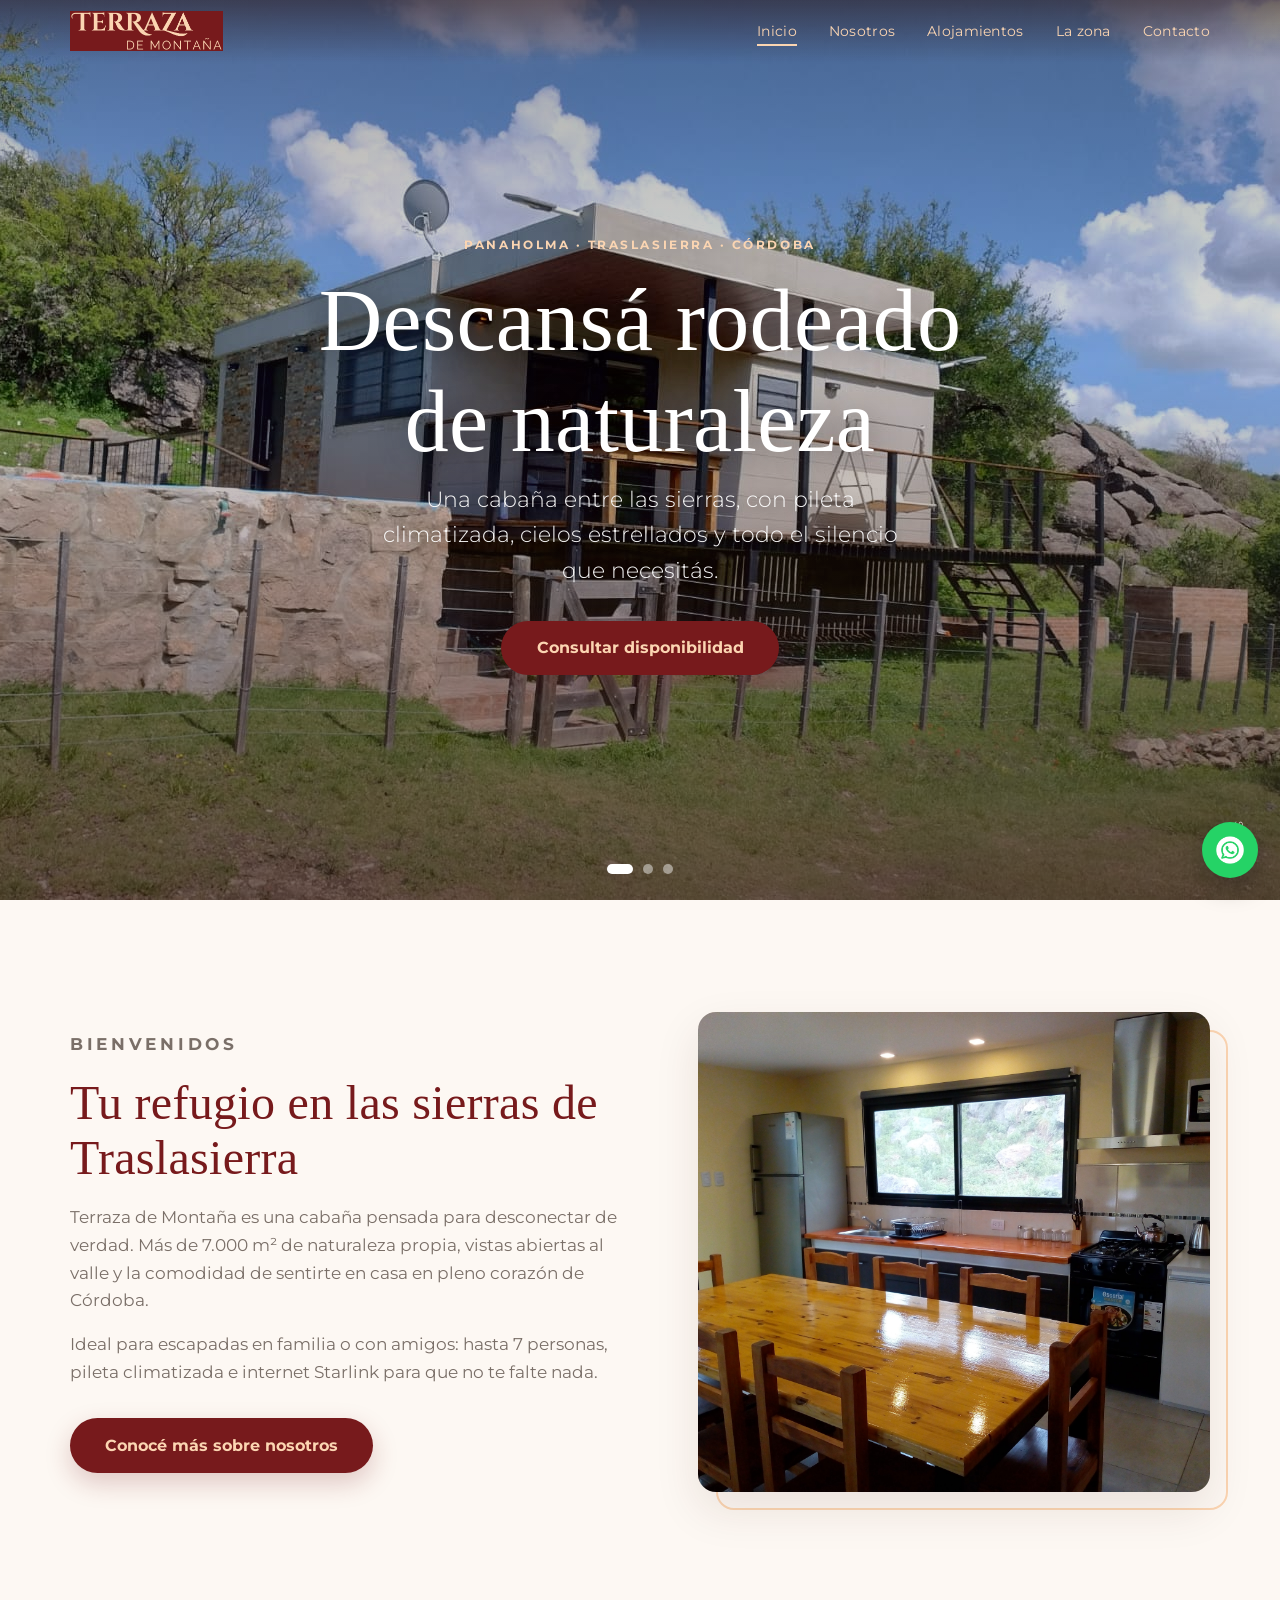
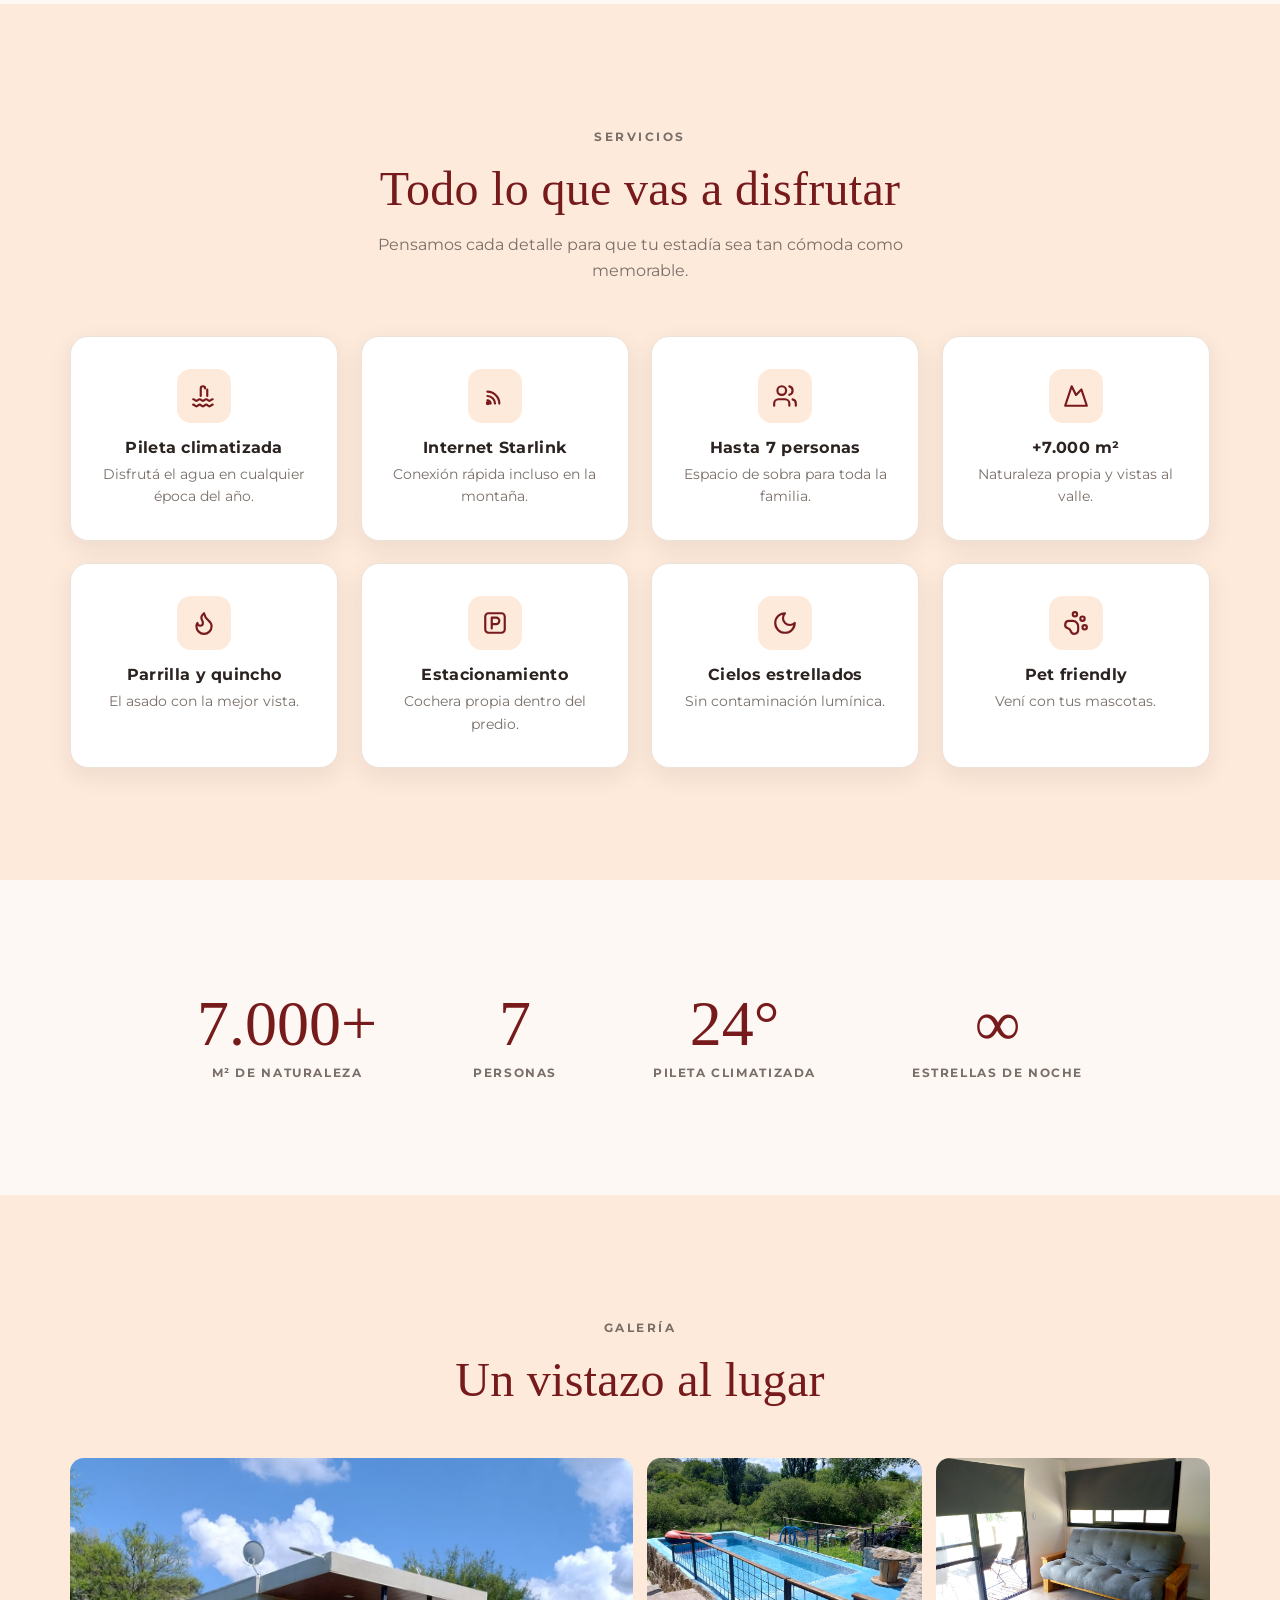
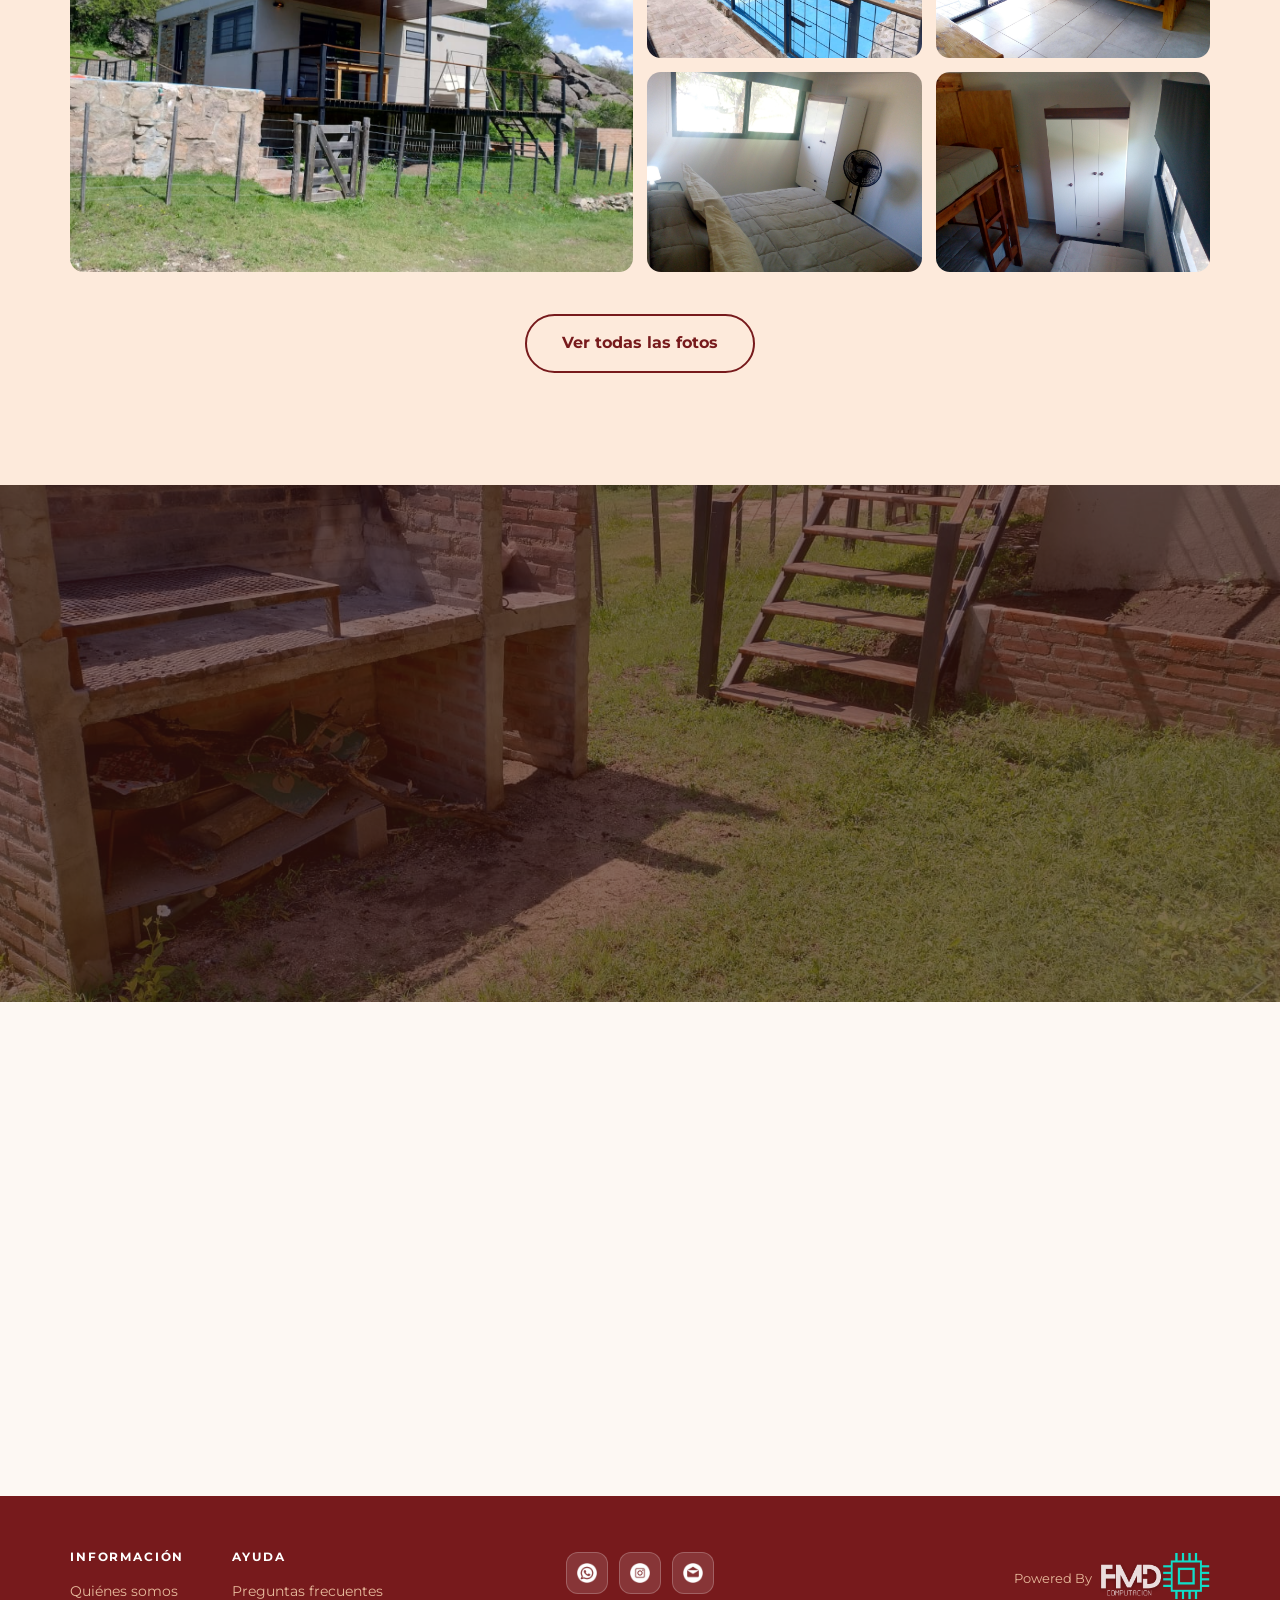
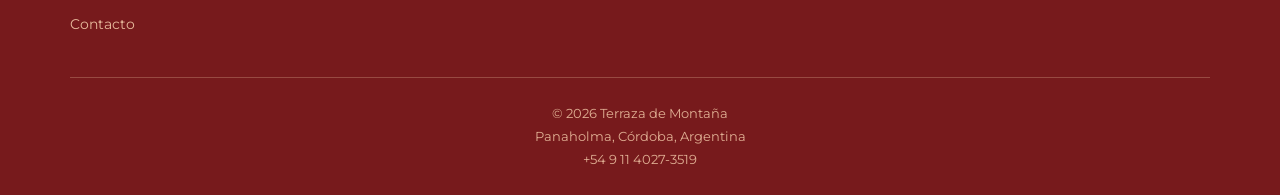
==== index.html @ 63a812d3 "refactor" ====
<!DOCTYPE html>
<html lang="es">
<head>
    <meta charset="UTF-8">
    <meta name="viewport" content="width=device-width, initial-scale=1.0">
    <title>Terraza de montaña</title>
    <meta name="description" content="Alquilá una cabaña en las sierras de Panaholma, Valle de Traslasierra, Córdoba. Hasta 7 personas, pileta climatizada, Starlink y más de 7.000 m² de naturaleza.">
    <link rel="stylesheet" href="css/global.css">
    <link rel="stylesheet" href="css/index.css">
    <script type="application/ld+json">
    {
      "@context": "https://schema.org",
      "@type": "LodgingBusiness",
      "name": "Terraza de Montaña",
      "description": "Cabaña de alquiler en Panaholma, Valle de Traslasierra, Córdoba, Argentina.",
      "telephone": "+5491140273519",
      "email": "terrazademontana@gmail.com",
      "address": {
        "@type": "PostalAddress",
        "streetAddress": "Los Morteritos",
        "addressLocality": "Panaholma",
        "addressRegion": "Córdoba",
        "addressCountry": "AR"
      },
      "geo": {
        "@type": "GeoCoordinates",
        "latitude": -31.5960346,
        "longitude": -65.0493451
      },
      "sameAs": [
        "https://instagram.com/terrazademontana"
      ]
    }
    </script>
</head>
<body>
    <nav class="navbar navbar--transparent">
        <div class="container">
            <a href="index.html" class="logo"><img src="assets/images/logos/name.png" alt="Terraza de Montaña Logo"></a>
            <button class="menu-toggle" aria-label="Toggle navigation" aria-expanded="false">
                <span class="hamburger"></span>
            </button>
            <ul class="nav-links">
                <li><a href="index.html">Inicio</a></li>
                <li><a href="nosotros.html">Nosotros</a></li>
                <li><a href="alojamientos.html">Alojamientos</a></li>
                <li><a href="lugares.html">La zona</a></li>
                <li><a href="contacto.html">Contacto</a></li>
            </ul>
        </div>
    </nav>

    <div class="content-wrap home">

        <!-- HERO -->
        <header class="hero">
            <div class="hero-slide active" style="background-image:url('assets/images/house-1/1.jpeg')"></div>
            <div class="hero-slide" style="background-image:url('assets/images/house-1/3.jpeg')"></div>
            <div class="hero-slide" style="background-image:url('assets/images/house-1/14.jpeg')"></div>
            <div class="hero-content">
                <p class="eyebrow">Panaholma · Traslasierra · Córdoba</p>
                <h1>Descansá rodeado<br>de naturaleza</h1>
                <p class="lead">Una cabaña entre las sierras, con pileta climatizada, cielos estrellados y todo el silencio que necesitás.</p>
                <a href="alojamientos.html" class="btn">Consultar disponibilidad</a>
            </div>
            <div class="hero-dots"></div>
            <span class="scroll-hint">Scroll</span>
        </header>

        <!-- INTRO -->
        <section class="home-section">
            <div class="container intro reveal">
                <div class="intro-text">
                    <p class="eyebrow">Bienvenidos</p>
                    <h2>Tu refugio en las sierras de Traslasierra</h2>
                    <p>Terraza de Montaña es una cabaña pensada para desconectar de verdad. Más de 7.000 m² de naturaleza propia, vistas abiertas al valle y la comodidad de sentirte en casa en pleno corazón de Córdoba.</p>
                    <p>Ideal para escapadas en familia o con amigos: hasta 7 personas, pileta climatizada e internet Starlink para que no te falte nada.</p>
                    <a href="nosotros.html" class="btn" style="margin-top:1rem;">Conocé más sobre nosotros</a>
                </div>
                <div class="intro-media">
                    <img src="assets/images/house-1/5.jpg" alt="Interior de la cabaña" loading="lazy">
                </div>
            </div>
        </section>

        <!-- AMENITIES -->
        <section class="home-section amenities">
            <div class="container">
                <div class="section-head reveal">
                    <p class="eyebrow">Servicios</p>
                    <h2>Todo lo que vas a disfrutar</h2>
                    <p>Pensamos cada detalle para que tu estadía sea tan cómoda como memorable.</p>
                </div>
                <div class="amenities-grid reveal">
                    <div class="amenity">
                        <span class="ic"><svg viewBox="0 0 24 24" fill="none" stroke="currentColor" stroke-width="2" stroke-linecap="round" stroke-linejoin="round"><path d="M2 15c1.5 0 1.5 1.5 3 1.5s1.5-1.5 3-1.5 1.5 1.5 3 1.5 1.5-1.5 3-1.5 1.5 1.5 3 1.5 1.5-1.5 3-1.5"/><path d="M2 20c1.5 0 1.5 1.5 3 1.5s1.5-1.5 3-1.5 1.5 1.5 3 1.5 1.5-1.5 3-1.5 1.5 1.5 3 1.5 1.5-1.5 3-1.5"/><path d="M9 12V5a2 2 0 0 1 4 0M15 12V6"/></svg></span>
                        <h3>Pileta climatizada</h3><p>Disfrutá el agua en cualquier época del año.</p>
                    </div>
                    <div class="amenity">
                        <span class="ic"><svg viewBox="0 0 24 24" fill="none" stroke="currentColor" stroke-width="2" stroke-linecap="round" stroke-linejoin="round"><path d="M5 12a7 7 0 0 1 7 7"/><path d="M5 16a3 3 0 0 1 3 3"/><path d="M5 8a11 11 0 0 1 11 11"/><circle cx="5.5" cy="18.5" r="1"/></svg></span>
                        <h3>Internet Starlink</h3><p>Conexión rápida incluso en la montaña.</p>
                    </div>
                    <div class="amenity">
                        <span class="ic"><svg viewBox="0 0 24 24" fill="none" stroke="currentColor" stroke-width="2" stroke-linecap="round" stroke-linejoin="round"><path d="M16 21v-2a4 4 0 0 0-4-4H6a4 4 0 0 0-4 4v2"/><circle cx="9" cy="7" r="4"/><path d="M22 21v-2a4 4 0 0 0-3-3.87M16 3.13a4 4 0 0 1 0 7.75"/></svg></span>
                        <h3>Hasta 7 personas</h3><p>Espacio de sobra para toda la familia.</p>
                    </div>
                    <div class="amenity">
                        <span class="ic"><svg viewBox="0 0 24 24" fill="none" stroke="currentColor" stroke-width="2" stroke-linecap="round" stroke-linejoin="round"><path d="m8 3 4 8 5-5 5 15H2L8 3z"/></svg></span>
                        <h3>+7.000 m²</h3><p>Naturaleza propia y vistas al valle.</p>
                    </div>
                    <div class="amenity">
                        <span class="ic"><svg viewBox="0 0 24 24" fill="none" stroke="currentColor" stroke-width="2" stroke-linecap="round" stroke-linejoin="round"><path d="M8.5 14.5A2.5 2.5 0 0 0 11 12c0-1.38-.5-2-1-3-1.072-2.143-.224-4.054 2-6 .5 2.5 2 4.9 4 6.5 2 1.6 3 3.5 3 5.5a7 7 0 1 1-14 0c0-1.153.433-2.294 1-3a2.5 2.5 0 0 0 2.5 2.5z"/></svg></span>
                        <h3>Parrilla y quincho</h3><p>El asado con la mejor vista.</p>
                    </div>
                    <div class="amenity">
                        <span class="ic"><svg viewBox="0 0 24 24" fill="none" stroke="currentColor" stroke-width="2" stroke-linecap="round" stroke-linejoin="round"><rect x="3" y="3" width="18" height="18" rx="3"/><path d="M9 17V7h4a3 3 0 0 1 0 6H9"/></svg></span>
                        <h3>Estacionamiento</h3><p>Cochera propia dentro del predio.</p>
                    </div>
                    <div class="amenity">
                        <span class="ic"><svg viewBox="0 0 24 24" fill="none" stroke="currentColor" stroke-width="2" stroke-linecap="round" stroke-linejoin="round"><path d="M12 3a6 6 0 0 0 9 9 9 9 0 1 1-9-9z"/></svg></span>
                        <h3>Cielos estrellados</h3><p>Sin contaminación lumínica.</p>
                    </div>
                    <div class="amenity">
                        <span class="ic"><svg viewBox="0 0 24 24" fill="none" stroke="currentColor" stroke-width="2" stroke-linecap="round" stroke-linejoin="round"><circle cx="11" cy="4" r="2"/><circle cx="18" cy="8" r="2"/><circle cx="20" cy="16" r="2"/><path d="M9 10a5 5 0 0 1 5 5v3.5a3.5 3.5 0 0 1-6.84 1.045Q6.52 17.48 4.46 16.84A3.5 3.5 0 0 1 5.5 10z"/></svg></span>
                        <h3>Pet friendly</h3><p>Vení con tus mascotas.</p>
                    </div>
                </div>
            </div>
        </section>

        <!-- STATS -->
        <section class="home-section">
            <div class="container stats reveal">
                <div class="stat"><div class="num">7.000+</div><div class="lbl">m² de naturaleza</div></div>
                <div class="stat"><div class="num">7</div><div class="lbl">personas</div></div>
                <div class="stat"><div class="num">24°</div><div class="lbl">pileta climatizada</div></div>
                <div class="stat"><div class="num">∞</div><div class="lbl">estrellas de noche</div></div>
            </div>
        </section>

        <!-- GALLERY -->
        <section class="home-section gallery">
            <div class="container">
                <div class="section-head reveal">
                    <p class="eyebrow">Galería</p>
                    <h2>Un vistazo al lugar</h2>
                </div>
                <div class="gallery-grid reveal">
                    <a class="big" href="alojamientos.html"><img src="assets/images/house-1/1.jpeg" alt="Cabaña" loading="lazy"></a>
                    <a href="alojamientos.html"><img src="assets/images/house-1/3.jpeg" alt="Pileta" loading="lazy"></a>
                    <a href="alojamientos.html"><img src="assets/images/house-1/6.jpg" alt="Interior" loading="lazy"></a>
                    <a href="alojamientos.html"><img src="assets/images/house-1/9.jpg" alt="Entorno" loading="lazy"></a>
                    <a href="alojamientos.html"><img src="assets/images/house-1/11.jpg" alt="Vista" loading="lazy"></a>
                </div>
                <div class="gallery-cta">
                    <a href="alojamientos.html" class="btn btn-outline">Ver todas las fotos</a>
                </div>
            </div>
        </section>

        <!-- ZONE -->
        <section class="zone">
            <div class="zone-bg"></div>
            <div class="container reveal">
                <p class="eyebrow" style="color:var(--salmon)">La zona</p>
                <h2>Traslasierra te espera</h2>
                <p>Ríos de agua cristalina, pueblos con historia, ferias artesanales y caminos de montaña. Descubrí todo lo que hay para hacer a minutos de la cabaña.</p>
                <a href="lugares.html" class="btn">Explorar la zona</a>
            </div>
        </section>

        <!-- FINAL CTA -->
        <section class="home-section final">
            <div class="container reveal">
                <p class="eyebrow">Reservá tu estadía</p>
                <h2>¿Listo para desconectar?</h2>
                <p>Escribinos y coordinamos las fechas de tu escapada a las sierras.</p>
                <a href="https://wa.me/5491140273519" class="btn btn-wa">
                    <svg viewBox="0 0 24 24" fill="currentColor"><path d="M17.5 14.4c-.3-.15-1.7-.85-2-.94-.26-.1-.45-.15-.64.15-.2.3-.74.94-.9 1.13-.17.2-.34.22-.63.07-.3-.15-1.25-.46-2.38-1.47-.88-.78-1.47-1.75-1.64-2.05-.17-.3-.02-.46.13-.6.13-.14.3-.35.45-.53.15-.18.2-.3.3-.5.1-.2.05-.37-.02-.52-.08-.15-.64-1.55-.88-2.12-.23-.55-.47-.48-.64-.49h-.55c-.2 0-.5.07-.77.37-.26.3-1 1-1 2.42s1.03 2.8 1.17 3c.15.2 2.03 3.1 4.9 4.35.68.3 1.22.47 1.64.6.69.22 1.3.19 1.8.11.55-.08 1.7-.7 1.94-1.36.24-.67.24-1.24.17-1.36-.07-.12-.26-.19-.55-.34z"/><path d="M12 2a10 10 0 0 0-8.5 15.3L2 22l4.8-1.5A10 10 0 1 0 12 2zm0 18a8 8 0 0 1-4.1-1.1l-.3-.2-2.8.9.9-2.8-.2-.3A8 8 0 1 1 12 20z"/></svg>
                    Consultar por WhatsApp
                </a>
            </div>
        </section>

    </div>

    <!-- FOOTER -->
    <footer>
        <div class="footer-top">
            <div class="footer-links">
                <div class="footer-links-group">
                    <p class="footer-links-title">Información</p>
                    <a href="nosotros.html">Quiénes somos</a>
                    <a href="contacto.html">Contacto</a>
                </div>
                <div class="footer-links-group">
                    <p class="footer-links-title">Ayuda</p>
                    <a href="faqs.html">Preguntas frecuentes</a>
                </div>
            </div>
            <div class="footer-social">
                <a href="https://wa.me/5491140273519" target="_blank" class="social-btn" title="WhatsApp" aria-label="WhatsApp"><img src="assets/icons/whatsapp_white.png" alt="WhatsApp"></a>
                <a href="https://instagram.com/terrazademontana" target="_blank" class="social-btn" title="Instagram" aria-label="Instagram"><img src="assets/icons/instagram_white.png" alt="Instagram"></a>
                <a href="mailto:terrazademontana@gmail.com" target="_blank" class="social-btn" title="Email" aria-label="Email"><img src="assets/icons/email_white.png" alt="Email"></a>
            </div>
            <div class="powered-by">
                <span>Powered By</span>
                <a href="https://fmdcomputacion.com/">
                    <img src="assets/sponsors/fmdcomputacion.png" alt="FMDCOMPUTACION">
                </a>
            </div>
        </div>
        <div class="footer-bottom">
            <div class="footer-copy">
                © 2026 Terraza de Montaña<br>
                Panaholma, Córdoba, Argentina<br>
                +54 9 11 4027-3519
            </div>
        </div>
    </footer>

    <a class="wa-float" href="https://wa.me/5491140273519" target="_blank" aria-label="WhatsApp">
        <img src="assets/icons/whatsapp_white.png" alt="WhatsApp">
    </a>

    <script src="js/main.js"></script>
</body>
</html>
---- css/global.css ----
/* ============================================================
   GLOBAL — Sistema de diseño Terraza de Montaña
   Paleta: bordó #771a1c · salmón #fbd5b2
   ============================================================ */

:root {
    --bordo: #771a1c;
    --bordo-dark: #5c1416;
    --bordo-light: #9e2224;
    --salmon: #fbd5b2;
    --salmon-soft: #fdeadb;
    --cream: #fdf8f3;
    --ink: #2b2320;
    --muted: #7a6f68;
    --line: #ece2d8;
    --white: #ffffff;
    --lime: #fbd5b2; /* alias legacy usado en el footer */

    --shadow: 0 18px 45px rgba(70, 30, 20, 0.10);
    --shadow-sm: 0 8px 24px rgba(70, 30, 20, 0.08);
    --radius: 18px;
    --nav-h: 66px;

    --font-body: 'MontserratCustom', system-ui, sans-serif;
    --font-head: Georgia, 'Times New Roman', serif;
}

@font-face {
    font-family: 'MontserratCustom';
    src: url('../assets/fonts/Montserrat-VariableFont_wght.ttf') format('truetype');
    font-weight: 100 900;
    font-style: normal;
    font-display: swap;
}

* { box-sizing: border-box; }

html { scroll-behavior: smooth; }

body {
    font-family: var(--font-body);
    margin: 0;
    padding: 0;
    background-color: var(--cream);
    color: var(--ink);
    line-height: 1.65;
    display: flex;
    flex-direction: column;
    min-height: 100vh;
    -webkit-font-smoothing: antialiased;
}

h1, h2, h3, h4 {
    font-family: var(--font-head);
    font-weight: 400;
    line-height: 1.15;
    letter-spacing: 0.3px;
    margin: 0;
}

a { color: var(--bordo); }

.content-wrap {
    flex: 1;
    padding-top: var(--nav-h);
}

.container {
    width: min(1140px, 90%);
    margin-inline: auto;
}

/* Utilidad de "eyebrow" reutilizable */
.eyebrow {
    display: inline-block;
    font-family: var(--font-body);
    text-transform: uppercase;
    letter-spacing: 0.22em;
    font-size: 0.72rem;
    font-weight: 700;
    color: var(--bordo);
    margin-bottom: 0.9rem;
}

/* Botón base reutilizable */
.btn {
    display: inline-flex;
    align-items: center;
    gap: 0.5rem;
    background: var(--bordo);
    color: var(--salmon);
    padding: 0.9rem 2.2rem;
    border-radius: 999px;
    font-family: var(--font-body);
    font-weight: 700;
    font-size: 0.98rem;
    text-decoration: none;
    box-shadow: 0 10px 26px rgba(119, 26, 28, 0.22);
    transition: transform 0.25s ease, background 0.25s ease;
}
.btn:hover { background: var(--bordo-dark); transform: translateY(-3px); color: var(--salmon); }
.btn svg { width: 18px; height: 18px; }

.btn-outline {
    background: transparent;
    color: var(--bordo);
    border: 2px solid var(--bordo);
    box-shadow: none;
}
.btn-outline:hover { background: var(--bordo); color: var(--salmon); }

/* Reveal on scroll (JS agrega .in) */
.reveal { opacity: 0; transform: translateY(28px); transition: opacity 0.7s ease, transform 0.7s ease; }
.reveal.in { opacity: 1; transform: none; }
@media (prefers-reduced-motion: reduce) {
    .reveal { opacity: 1; transform: none; transition: none; }
}

/* ── NAVBAR ──────────────────────────────────────────────── */
.navbar {
    background: var(--bordo);
    color: #fff;
    padding: 0.7rem 0;
    position: fixed;
    width: 100%;
    top: 0;
    z-index: 9999;
    transition: box-shadow 0.3s ease, background 0.3s ease;
}
.navbar.scrolled {
    box-shadow: 0 6px 24px rgba(0, 0, 0, 0.18);
}

.navbar .container {
    display: flex;
    justify-content: space-between;
    align-items: center;
}

.navbar .logo img {
    height: 40px;
    display: block;
}

.navbar .nav-links {
    list-style: none;
    display: flex;
    gap: 2rem;
    margin: 0;
    padding: 0;
}

.navbar .nav-links a {
    color: var(--salmon);
    text-decoration: none;
    font-size: 0.9rem;
    letter-spacing: 0.02em;
    position: relative;
    padding: 4px 0;
    transition: color 0.2s;
}
.navbar .nav-links a::after {
    content: '';
    position: absolute;
    left: 0;
    bottom: -2px;
    width: 0;
    height: 2px;
    background: var(--salmon);
    transition: width 0.25s ease;
}
.navbar .nav-links a:hover::after,
.navbar .nav-links a.active::after { width: 100%; }
.navbar .nav-links a:hover { color: #fff; }

/* Hamburguesa */
.menu-toggle {
    display: none;
    background: none;
    border: 0;
    padding: 0.25rem;
    cursor: pointer;
    z-index: 20;
}

.hamburger {
    display: block;
    width: 28px;
    height: 3px;
    background-color: var(--salmon);
    position: relative;
    border-radius: 999px;
    transition: background-color 0.3s ease;
}
.hamburger::before,
.hamburger::after {
    content: '';
    position: absolute;
    left: 0;
    width: 100%;
    height: 3px;
    background-color: var(--salmon);
    border-radius: 999px;
    transition: transform 0.3s ease, top 0.3s ease;
}
.hamburger::before { top: -8px; }
.hamburger::after { top: 8px; }

.menu-toggle.active .hamburger { background-color: transparent; }
.menu-toggle.active .hamburger::before { top: 0; transform: rotate(45deg); }
.menu-toggle.active .hamburger::after { top: 0; transform: rotate(-45deg); }

/* ── WHATSAPP FLOTANTE ───────────────────────────────────── */
.wa-float {
    position: fixed;
    bottom: 22px;
    right: 22px;
    z-index: 900;
    width: 56px;
    height: 56px;
    border-radius: 50%;
    background: #25d366;
    box-shadow: 0 10px 26px rgba(0, 0, 0, 0.28);
    display: flex;
    align-items: center;
    justify-content: center;
    transition: transform 0.25s ease;
}
.wa-float:hover { transform: scale(1.08); }
.wa-float img { width: 28px; height: 28px; }

/* ── FOOTER ──────────────────────────────────────────────── */
footer {
    background: var(--bordo);
    color: var(--salmon);
    padding: 3.5rem 0 1.5rem;
    margin-top: auto;
}

.footer-top {
    width: min(1140px, 90%);
    margin-inline: auto;
    display: flex;
    align-items: flex-start;
    gap: 2rem;
}

.footer-top .footer-links  { flex: 1; }
.footer-top .footer-social { flex: 1; justify-content: center; }
.footer-top .powered-by    { flex: 1; justify-content: flex-end; }

.footer-links {
    display: flex;
    gap: 3rem;
    align-items: flex-start;
    color: var(--salmon);
}

.footer-links-group {
    display: flex;
    flex-direction: column;
    gap: 0.55rem;
}

.footer-links-title {
    color: #fff !important;
    font-size: 0.72rem;
    font-weight: 700;
    text-transform: uppercase;
    letter-spacing: 0.16em;
    margin: 0 0 0.5rem !important;
    line-height: 1 !important;
}

.footer-links-group a {
    color: var(--salmon) !important;
    font-size: 0.9rem;
    text-decoration: none;
    opacity: 0.85;
    transition: opacity 0.2s;
}
.footer-links-group a:hover { opacity: 1; text-decoration: none; }

.footer-social {
    display: flex;
    gap: 0.7rem;
    justify-content: center;
}

.social-btn {
    width: 42px;
    height: 42px;
    background: rgba(255, 255, 255, 0.12);
    border: 1px solid rgba(255, 255, 255, 0.22);
    border-radius: 12px;
    display: flex;
    align-items: center;
    justify-content: center;
    text-decoration: none;
    transition: background 0.2s, border-color 0.2s, transform 0.2s;
}
.social-btn:hover {
    background: rgba(255, 255, 255, 0.25);
    border-color: rgba(255, 255, 255, 0.5);
    transform: translateY(-2px);
}
.footer-social img { width: 20px; height: 20px; object-fit: contain; }

.powered-by {
    display: flex;
    justify-content: flex-end;
    align-items: center;
    gap: 0.5rem;
    color: var(--salmon);
    font-size: 0.8rem;
    opacity: 0.85;
}
.powered-by img { width: 110px; }

.footer-bottom {
    width: min(1140px, 90%);
    margin: 2.5rem auto 0;
    display: flex;
    justify-content: center;
    align-items: center;
    padding-top: 1.5rem;
    border-top: 1px solid rgba(251, 213, 178, 0.25);
}

.footer-copy {
    font-size: 0.8rem;
    color: var(--salmon);
    text-align: center;
    line-height: 1.8;
    opacity: 0.8;
}

/* ── MOBILE ──────────────────────────────────────────────── */
@media (max-width: 768px) {
    .menu-toggle {
        display: inline-flex;
        align-items: center;
        justify-content: center;
        margin-left: auto;
    }

    .navbar .nav-links {
        display: flex;
        flex-direction: column;
        width: 100%;
        position: absolute;
        top: 100%;
        left: 0;
        background-color: var(--bordo);
        padding: 1.5rem 0;
        margin: 0;
        gap: 1.2rem;
        text-align: center;
        box-shadow: 0 12px 24px rgba(0, 0, 0, 0.18);
        opacity: 0;
        visibility: hidden;
        transform: translateY(-10px);
        transition: opacity 0.3s ease, transform 0.3s ease, visibility 0.3s ease;
    }
    .navbar .nav-links.active {
        opacity: 1;
        visibility: visible;
        transform: translateY(0);
    }
    .navbar .nav-links a::after { display: none; }

    footer { padding: 3rem 0 1.5rem; }

    .footer-top {
        flex-direction: column;
        align-items: center;
        gap: 2rem;
        text-align: center;
    }
    .footer-links { justify-content: center; gap: 3rem; }
    .footer-social { display: flex; }
    .powered-by { justify-content: center; }
}
---- css/index.css ----
/* ============================================================
   HOME
   ============================================================ */

/* El hero ocupa toda la pantalla por detrás de la navbar transparente */
.home.content-wrap { padding-top: 0; }

/* Navbar transparente sobre el hero (se vuelve sólida al scrollear via .scrolled) */
.navbar--transparent:not(.scrolled) {
    background: transparent;
    box-shadow: none;
}
.navbar--transparent:not(.scrolled)::before {
    content: '';
    position: absolute;
    inset: 0;
    background: linear-gradient(to bottom, rgba(40,15,10,0.45), transparent);
    pointer-events: none;
    z-index: -1;
}

/* ── HERO ────────────────────────────────────────────────── */
.hero {
    position: relative;
    height: 100vh;
    min-height: 560px;
    overflow: hidden;
}
.hero-slide {
    position: absolute;
    inset: 0;
    background-size: cover;
    background-position: center;
    opacity: 0;
    transition: opacity 1.6s ease-in-out;
    animation: kenburns 18s linear infinite;
}
.hero-slide.active { opacity: 1; }
@keyframes kenburns { from { transform: scale(1.0); } to { transform: scale(1.12); } }

.hero::after {
    content: '';
    position: absolute;
    inset: 0;
    z-index: 2;
    background: linear-gradient(to bottom, rgba(40,15,10,0.35) 0%, rgba(40,15,10,0.15) 40%, rgba(40,15,10,0.65) 100%);
}
.hero-content {
    position: absolute;
    inset: 0;
    z-index: 3;
    display: flex;
    flex-direction: column;
    align-items: center;
    justify-content: center;
    text-align: center;
    color: #fff;
    padding: 1rem;
}
.hero-content .eyebrow { color: var(--salmon); }
.hero h1 {
    font-size: clamp(2.8rem, 7vw, 5.5rem);
    color: #fff;
    text-shadow: 0 4px 30px rgba(0,0,0,0.4);
    margin-bottom: 0.6rem;
}
.hero .lead {
    font-size: clamp(1rem, 2.2vw, 1.35rem);
    max-width: 560px;
    opacity: 0.95;
    font-weight: 300;
    text-shadow: 0 2px 12px rgba(0,0,0,0.4);
    margin: 0;
}
.hero .btn { margin-top: 2rem; }

.hero-dots {
    position: absolute;
    bottom: 26px;
    left: 50%;
    transform: translateX(-50%);
    z-index: 4;
    display: flex;
    gap: 10px;
}
.hero-dots button {
    width: 10px;
    height: 10px;
    border-radius: 50%;
    border: 0;
    background: rgba(255,255,255,0.45);
    cursor: pointer;
    padding: 0;
    transition: 0.3s;
}
.hero-dots button.active { background: #fff; width: 26px; border-radius: 999px; }

.scroll-hint {
    position: absolute;
    bottom: 22px;
    right: 32px;
    z-index: 4;
    color: rgba(255,255,255,0.8);
    font-size: 0.7rem;
    letter-spacing: 0.2em;
    text-transform: uppercase;
    writing-mode: vertical-rl;
    animation: bob 2.2s ease-in-out infinite;
}
@keyframes bob { 0%,100% { transform: translateY(0); } 50% { transform: translateY(8px); } }

/* ── SECCIONES ───────────────────────────────────────────── */
.home-section { padding: clamp(4rem, 9vw, 7rem) 0; }

.section-head {
    text-align: center;
    max-width: 620px;
    margin: 0 auto 3.2rem;
}
.section-head h2 { font-size: clamp(2rem, 4vw, 3rem); color: var(--bordo); margin-bottom: 0.8rem; }
.section-head p { color: var(--muted); }

/* Intro */
.intro {
    display: grid;
    grid-template-columns: 1.1fr 1fr;
    gap: clamp(2rem, 5vw, 4.5rem);
    align-items: center;
}
.intro h2 { font-size: clamp(2rem, 4vw, 3rem); color: var(--bordo); margin-bottom: 1.2rem; }
.intro p { color: var(--muted); font-size: 1.05rem; margin: 0 0 1rem; }
.intro-media { position: relative; }
.intro-media img {
    width: 100%;
    height: 480px;
    object-fit: cover;
    border-radius: var(--radius);
    box-shadow: var(--shadow);
    display: block;
}
.intro-media::before {
    content: '';
    position: absolute;
    inset: 18px -18px -18px 18px;
    border: 2px solid var(--salmon);
    border-radius: var(--radius);
    z-index: -1;
}

/* Amenities */
.amenities { background: var(--salmon-soft); }
.amenities-grid {
    display: grid;
    grid-template-columns: repeat(4, 1fr);
    gap: 1.4rem;
}
.amenities-grid .amenity {
    background: #fff;
    border-radius: var(--radius);
    padding: 2rem 1.5rem;
    text-align: center;
    box-shadow: var(--shadow-sm);
    border: 1px solid var(--line);
    transition: transform 0.3s ease, box-shadow 0.3s ease;
}
.amenities-grid .amenity:hover { transform: translateY(-6px); box-shadow: var(--shadow); }
.amenities-grid .ic {
    width: 54px;
    height: 54px;
    margin: 0 auto 1rem;
    display: flex;
    align-items: center;
    justify-content: center;
    background: var(--salmon-soft);
    border-radius: 14px;
    color: var(--bordo);
}
.amenities-grid .ic svg { width: 26px; height: 26px; }
.amenities-grid .amenity h3 {
    font-family: var(--font-body);
    font-size: 1rem;
    font-weight: 700;
    margin-bottom: 0.35rem;
    color: var(--ink);
}
.amenities-grid .amenity p { font-size: 0.85rem; color: var(--muted); margin: 0; }

/* Stats */
.stats {
    display: flex;
    flex-wrap: wrap;
    justify-content: center;
    gap: clamp(2rem, 8vw, 6rem);
    text-align: center;
}
.stat .num { font-family: var(--font-head); font-size: clamp(2.6rem, 6vw, 4rem); color: var(--bordo); line-height: 1; }
.stat .lbl { text-transform: uppercase; letter-spacing: 0.14em; font-size: 0.72rem; font-weight: 700; color: var(--muted); margin-top: 0.5rem; }

/* Gallery */
.gallery { background: var(--salmon-soft); }
.gallery-grid {
    display: grid;
    grid-template-columns: repeat(4, 1fr);
    grid-auto-rows: 200px;
    gap: 14px;
}
.gallery-grid a { border-radius: 14px; overflow: hidden; display: block; }
.gallery-grid img { width: 100%; height: 100%; object-fit: cover; transition: transform 0.6s ease; display: block; }
.gallery-grid a:hover img { transform: scale(1.08); }
.gallery-grid .big { grid-column: span 2; grid-row: span 2; }
.gallery-cta { text-align: center; margin-top: 2.6rem; }

/* Zone */
.zone { position: relative; color: #fff; text-align: center; padding: clamp(4rem, 9vw, 7rem) 0; }
.zone-bg { position: absolute; inset: 0; background: url('../assets/images/house-1/14.jpeg') center/cover; }
.zone-bg::after { content: ''; position: absolute; inset: 0; background: rgba(60,20,15,0.62); }
.zone .container { position: relative; z-index: 2; }
.zone h2 { font-size: clamp(2rem, 4vw, 3rem); margin-bottom: 1rem; }
.zone p { max-width: 560px; margin: 0 auto 2rem; opacity: 0.94; }
.zone .btn { background: var(--salmon); color: var(--bordo); }
.zone .btn:hover { background: #fff; color: var(--bordo); }

/* Final */
.final { text-align: center; }
.final h2 { font-size: clamp(2rem, 4.5vw, 3.2rem); color: var(--bordo); margin-bottom: 1rem; }
.final p { color: var(--muted); max-width: 500px; margin: 0 auto 2rem; }
.btn-wa { background: #25d366; color: #fff; box-shadow: 0 10px 26px rgba(37,211,102,0.3); }
.btn-wa:hover { background: #1da851; color: #fff; }

/* ── MOBILE ──────────────────────────────────────────────── */
@media (max-width: 900px) {
    .intro { grid-template-columns: 1fr; }
    .intro-media img { height: 340px; }
    .amenities-grid { grid-template-columns: repeat(2, 1fr); }
    .gallery-grid { grid-template-columns: repeat(2, 1fr); grid-auto-rows: 150px; }
}
@media (max-width: 768px) {
    .hero { height: 100svh; }
    .gallery-grid .big { grid-column: span 2; grid-row: span 1; }
    .scroll-hint { display: none; }
    .hero .btn { width: auto; }
}
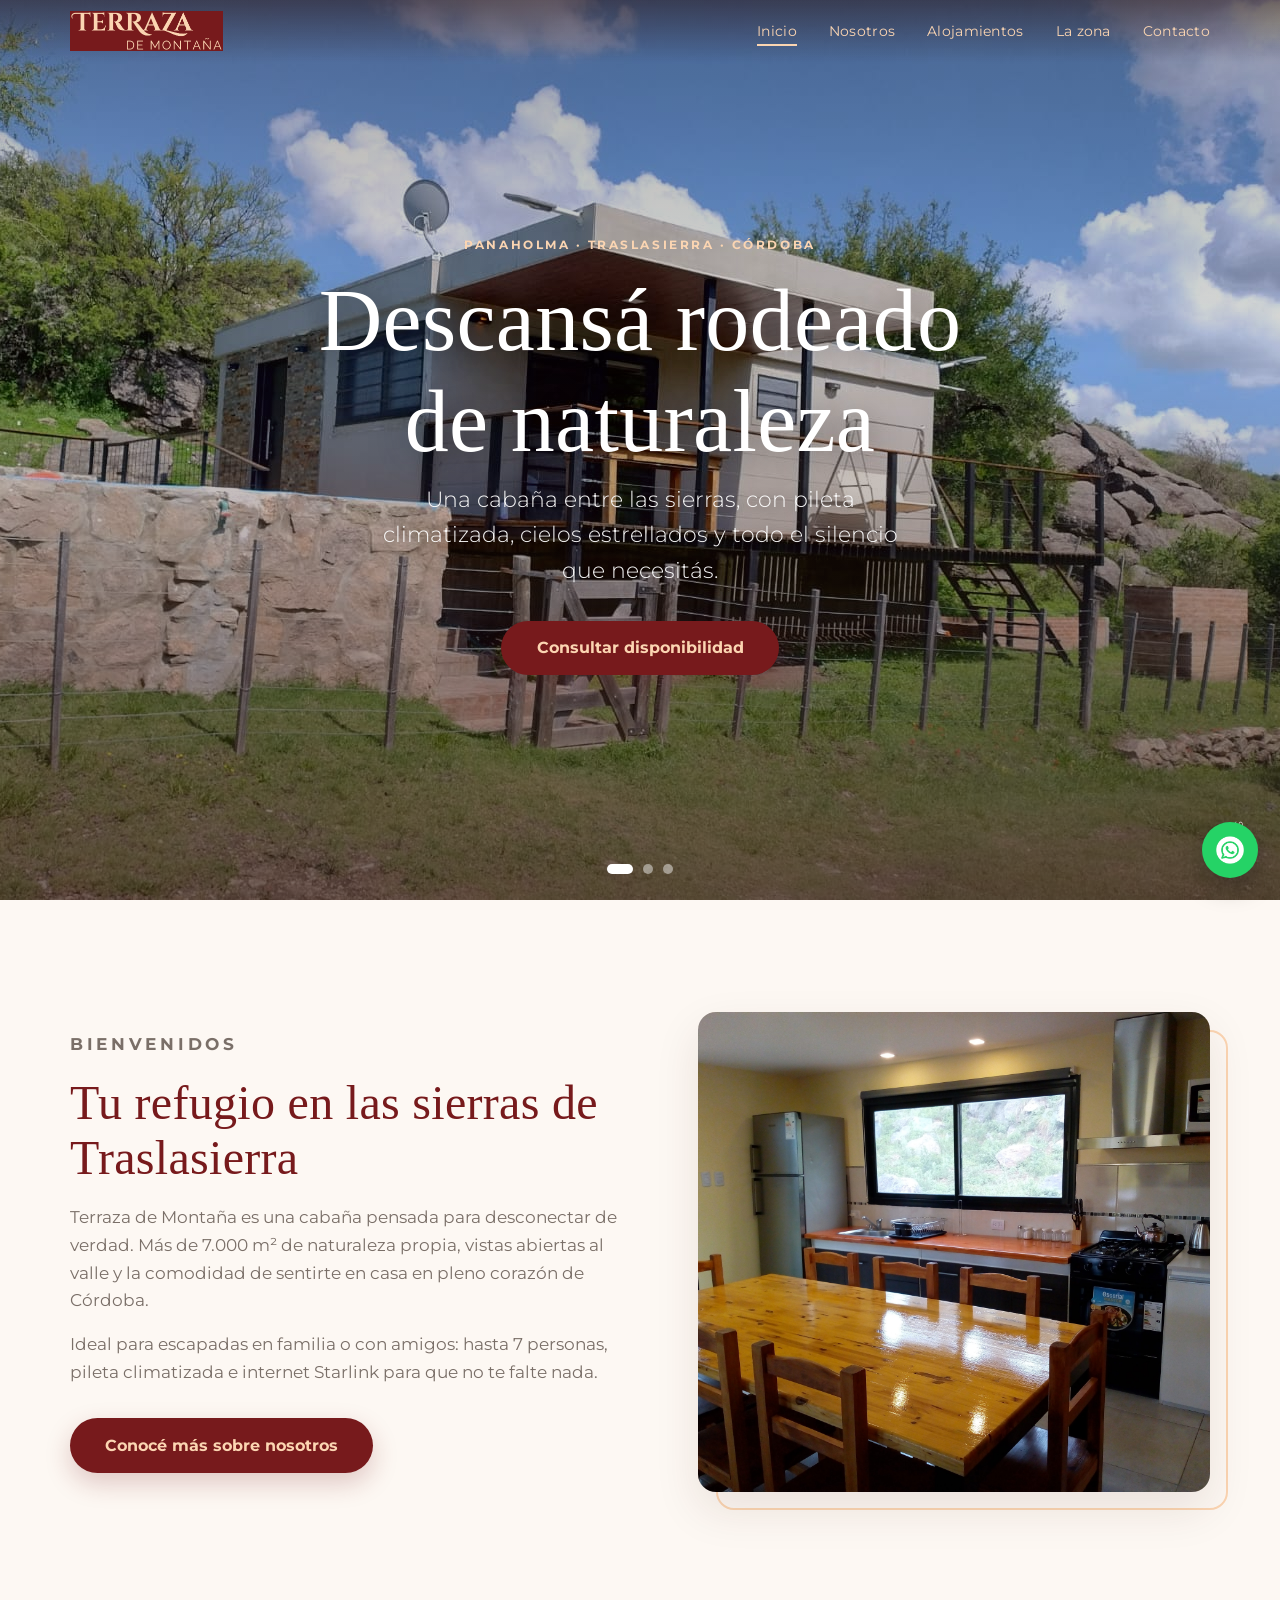
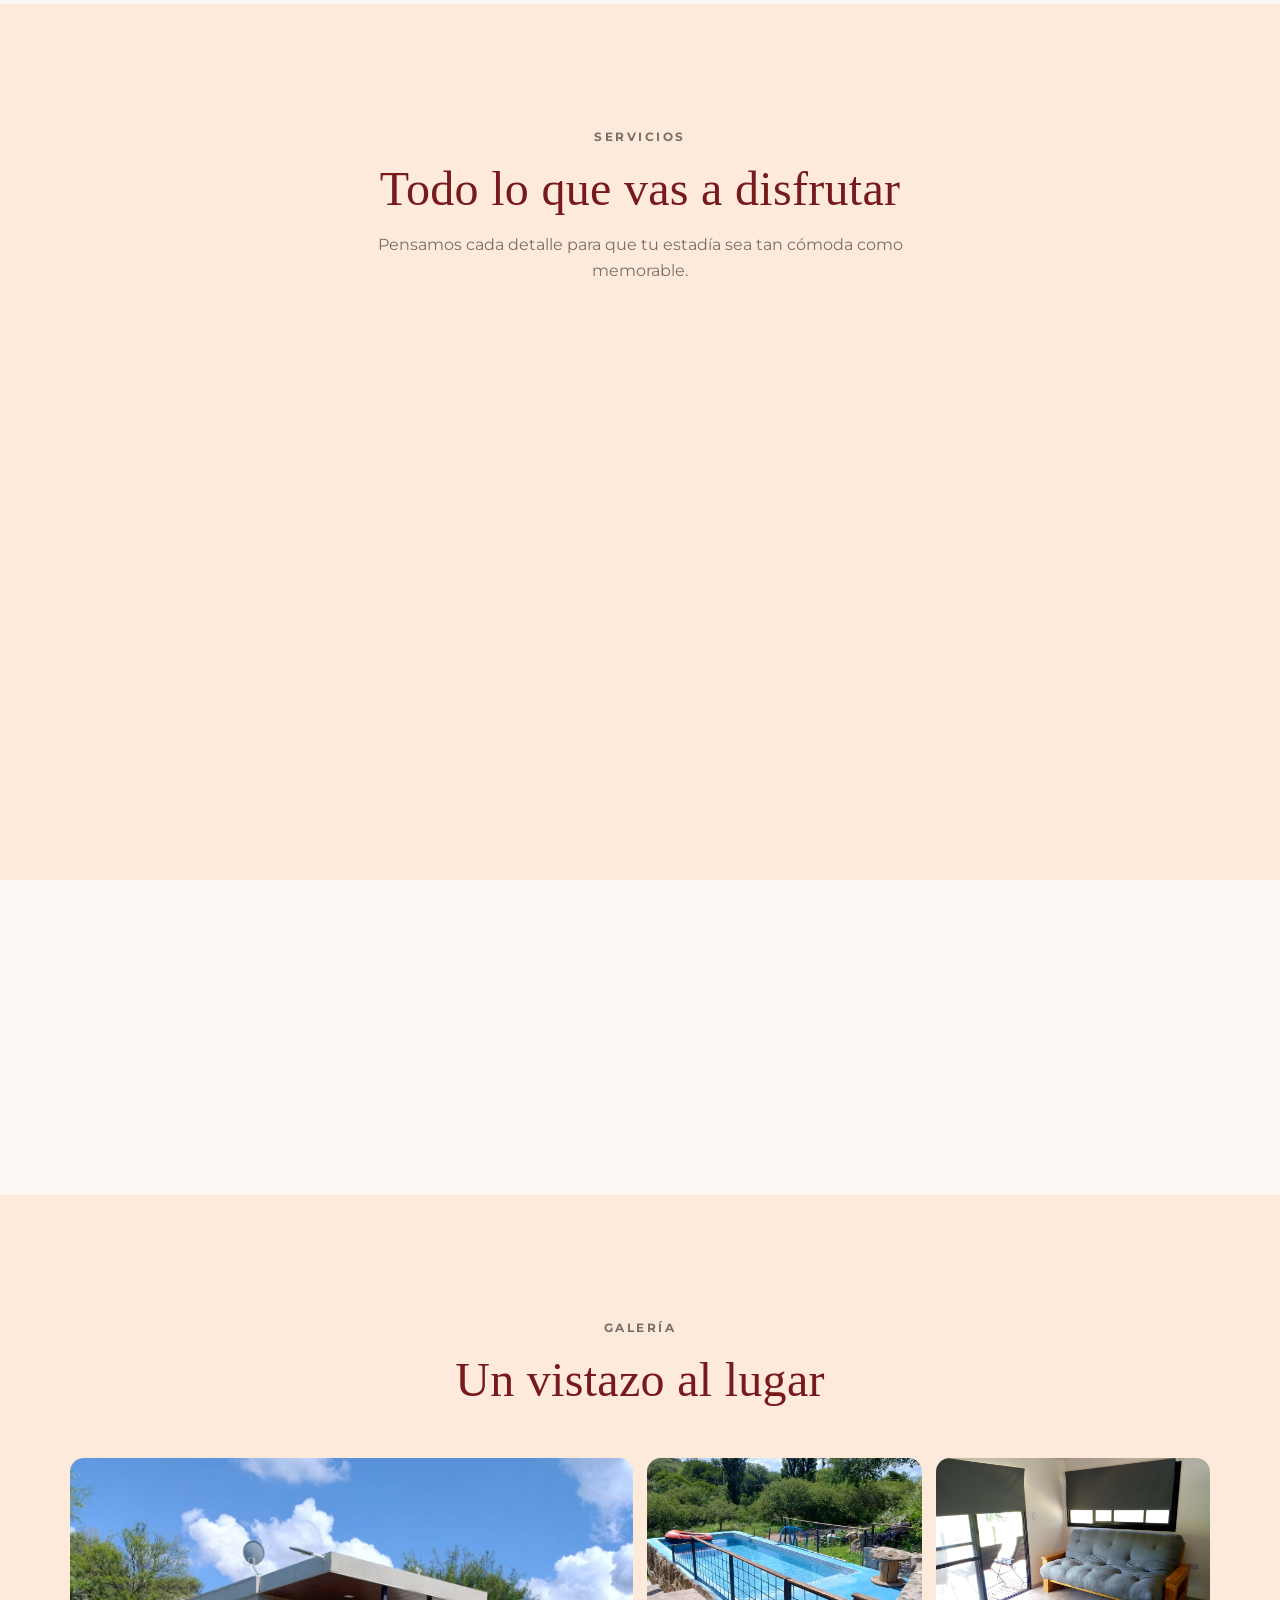
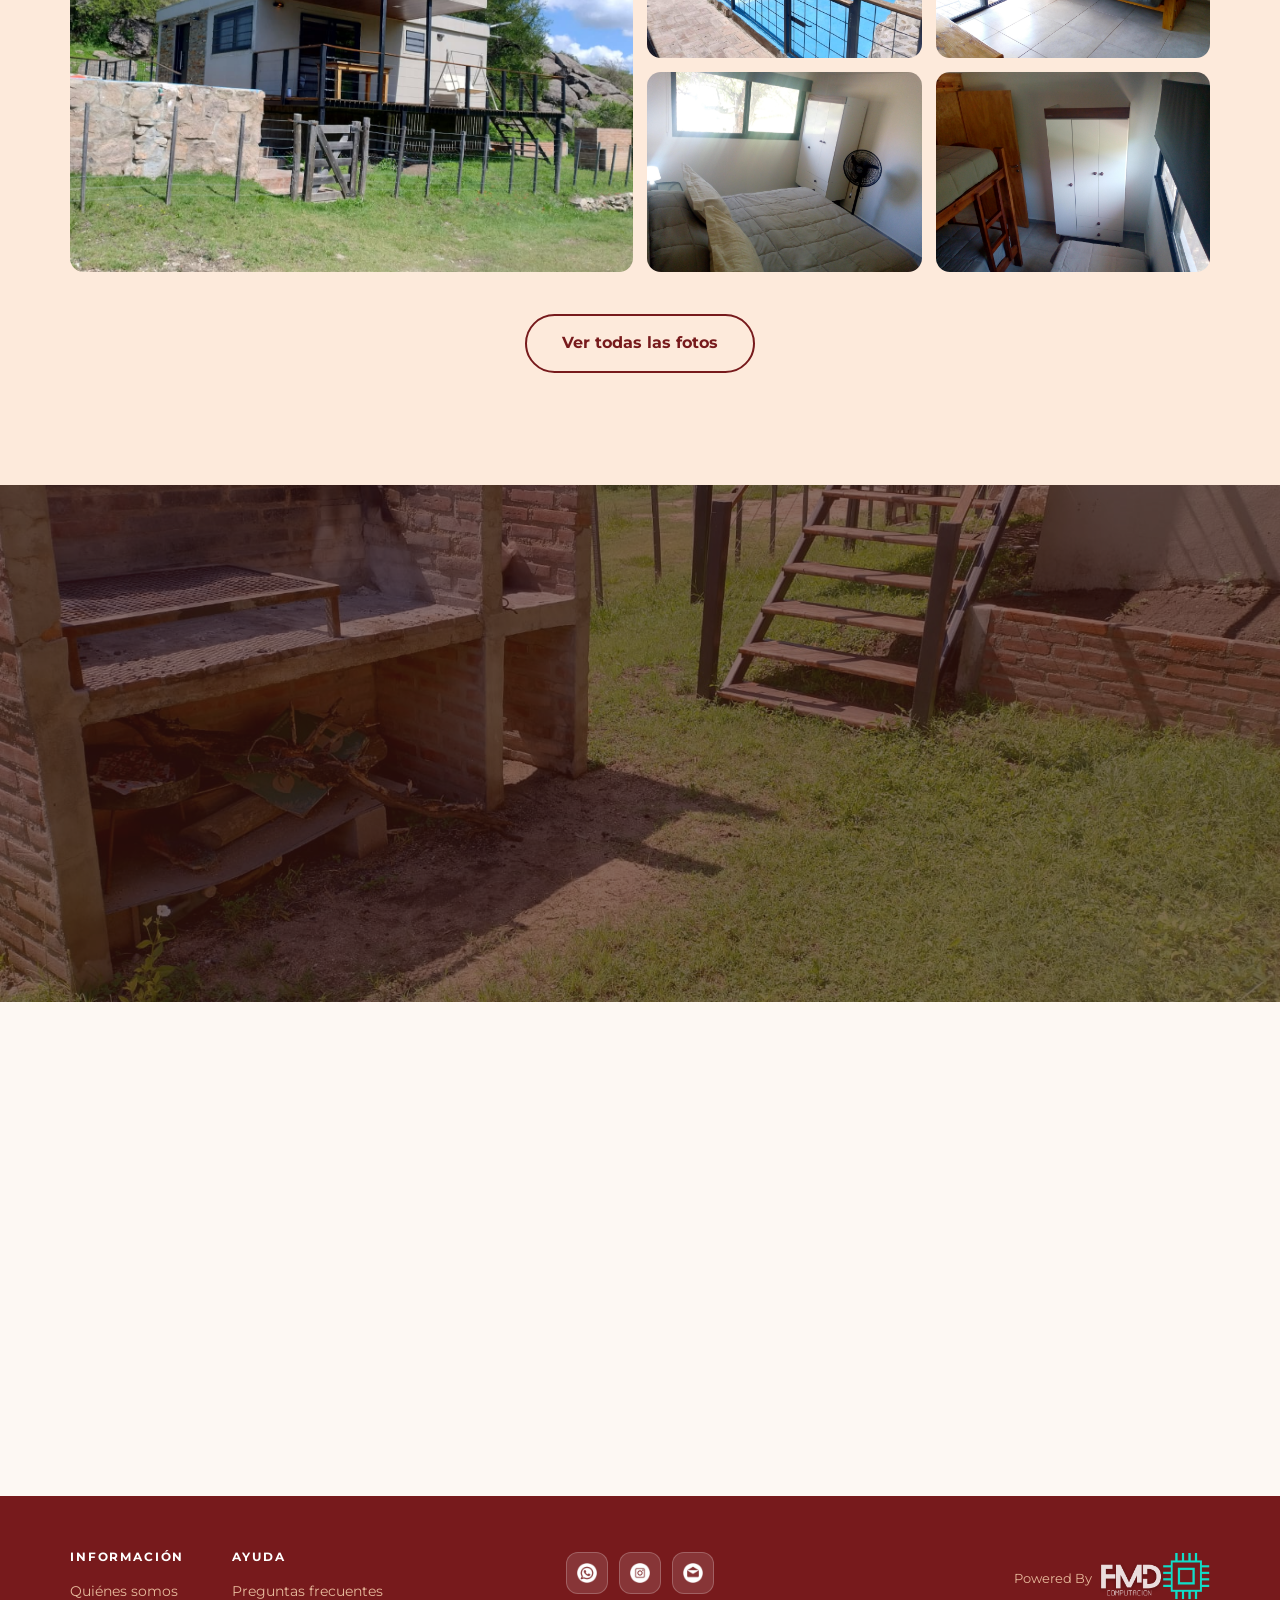
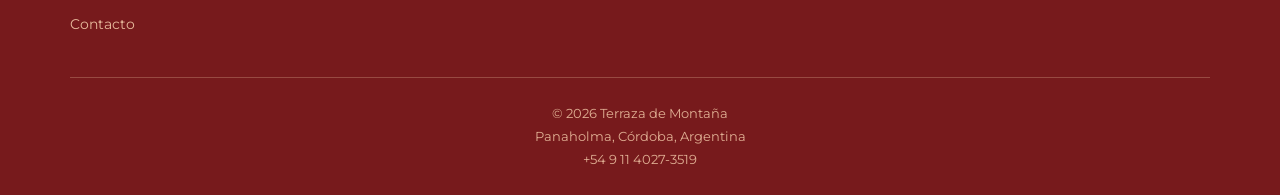
==== commit 47e89c89: "mejora: actualizacion de links de contacto" ====
--- a/index.html
+++ b/index.html
@@ -175,7 +175,7 @@
                 <p class="eyebrow">Reservá tu estadía</p>
                 <h2>¿Listo para desconectar?</h2>
                 <p>Escribinos y coordinamos las fechas de tu escapada a las sierras.</p>
-                <a href="https://wa.me/5491140273519" class="btn btn-wa">
+                <a href="https://wa.me/5491140273519?text=%C2%A1Hola%2C%20Leonardo!%20%C2%BFC%C3%B3mo%20est%C3%A1s%3F%0A%0AMe%20gustar%C3%ADa%20reservar%20una%20estad%C3%ADa%20en%20Terraza%20de%20Monta%C3%B1a.%20%C2%BFQu%C3%A9%20fechas%20ten%C3%A9s%20disponibles%3F" class="btn btn-wa">
                     <svg viewBox="0 0 24 24" fill="currentColor"><path d="M17.5 14.4c-.3-.15-1.7-.85-2-.94-.26-.1-.45-.15-.64.15-.2.3-.74.94-.9 1.13-.17.2-.34.22-.63.07-.3-.15-1.25-.46-2.38-1.47-.88-.78-1.47-1.75-1.64-2.05-.17-.3-.02-.46.13-.6.13-.14.3-.35.45-.53.15-.18.2-.3.3-.5.1-.2.05-.37-.02-.52-.08-.15-.64-1.55-.88-2.12-.23-.55-.47-.48-.64-.49h-.55c-.2 0-.5.07-.77.37-.26.3-1 1-1 2.42s1.03 2.8 1.17 3c.15.2 2.03 3.1 4.9 4.35.68.3 1.22.47 1.64.6.69.22 1.3.19 1.8.11.55-.08 1.7-.7 1.94-1.36.24-.67.24-1.24.17-1.36-.07-.12-.26-.19-.55-.34z"/><path d="M12 2a10 10 0 0 0-8.5 15.3L2 22l4.8-1.5A10 10 0 1 0 12 2zm0 18a8 8 0 0 1-4.1-1.1l-.3-.2-2.8.9.9-2.8-.2-.3A8 8 0 1 1 12 20z"/></svg>
                     Consultar por WhatsApp
                 </a>
@@ -199,7 +199,7 @@
                 </div>
             </div>
             <div class="footer-social">
-                <a href="https://wa.me/5491140273519" target="_blank" class="social-btn" title="WhatsApp" aria-label="WhatsApp"><img src="assets/icons/whatsapp_white.png" alt="WhatsApp"></a>
+                <a href="https://wa.me/5491140273519?text=%C2%A1Hola%2C%20Leonardo!%20%C2%BFC%C3%B3mo%20est%C3%A1s%3F%0A%0AMe%20gustar%C3%ADa%20reservar%20una%20estad%C3%ADa%20en%20Terraza%20de%20Monta%C3%B1a.%20%C2%BFQu%C3%A9%20fechas%20ten%C3%A9s%20disponibles%3F" target="_blank" class="social-btn" title="WhatsApp" aria-label="WhatsApp"><img src="assets/icons/whatsapp_white.png" alt="WhatsApp"></a>
                 <a href="https://instagram.com/terrazademontana" target="_blank" class="social-btn" title="Instagram" aria-label="Instagram"><img src="assets/icons/instagram_white.png" alt="Instagram"></a>
                 <a href="mailto:terrazademontana@gmail.com" target="_blank" class="social-btn" title="Email" aria-label="Email"><img src="assets/icons/email_white.png" alt="Email"></a>
             </div>
@@ -219,7 +219,7 @@
         </div>
     </footer>
 
-    <a class="wa-float" href="https://wa.me/5491140273519" target="_blank" aria-label="WhatsApp">
+    <a class="wa-float" href="https://wa.me/5491140273519?text=%C2%A1Hola%2C%20Leonardo!%20%C2%BFC%C3%B3mo%20est%C3%A1s%3F%0A%0AMe%20gustar%C3%ADa%20reservar%20una%20estad%C3%ADa%20en%20Terraza%20de%20Monta%C3%B1a.%20%C2%BFQu%C3%A9%20fechas%20ten%C3%A9s%20disponibles%3F" target="_blank" aria-label="WhatsApp">
         <img src="assets/icons/whatsapp_white.png" alt="WhatsApp">
     </a>
 
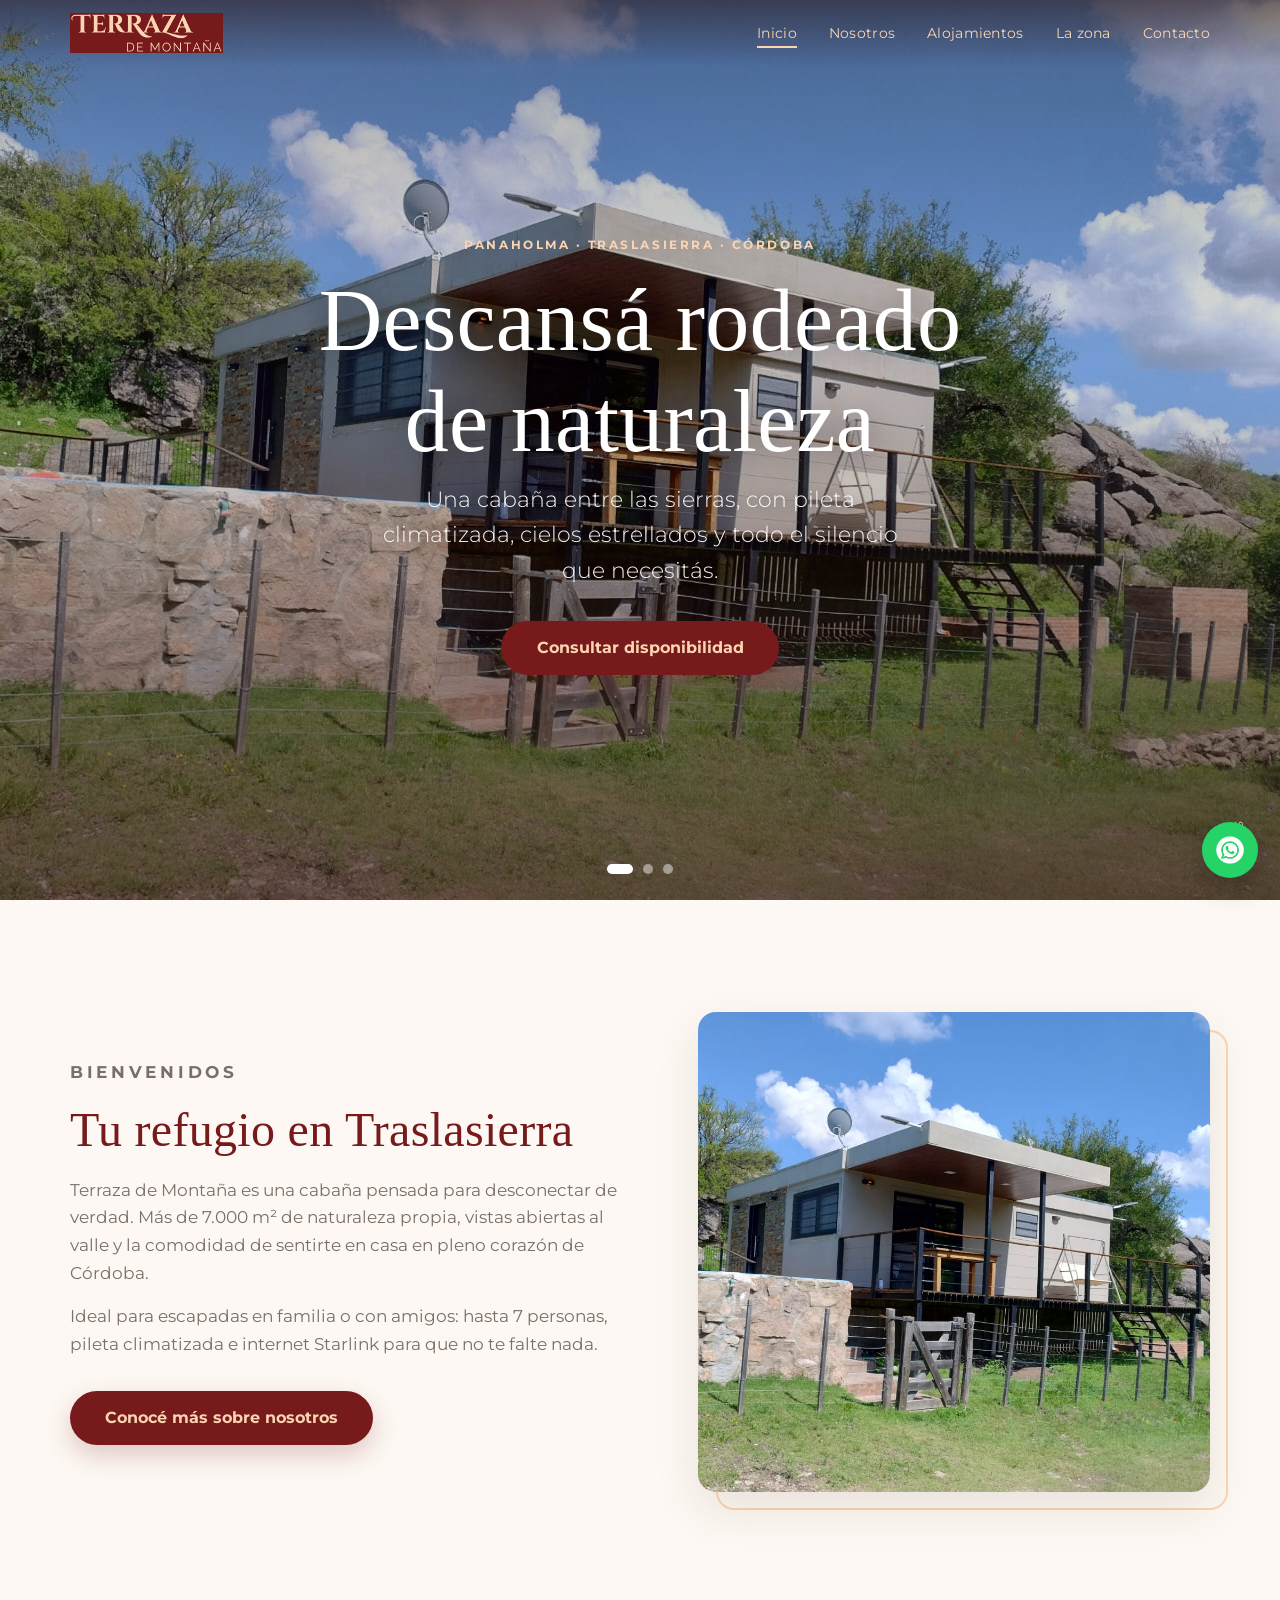
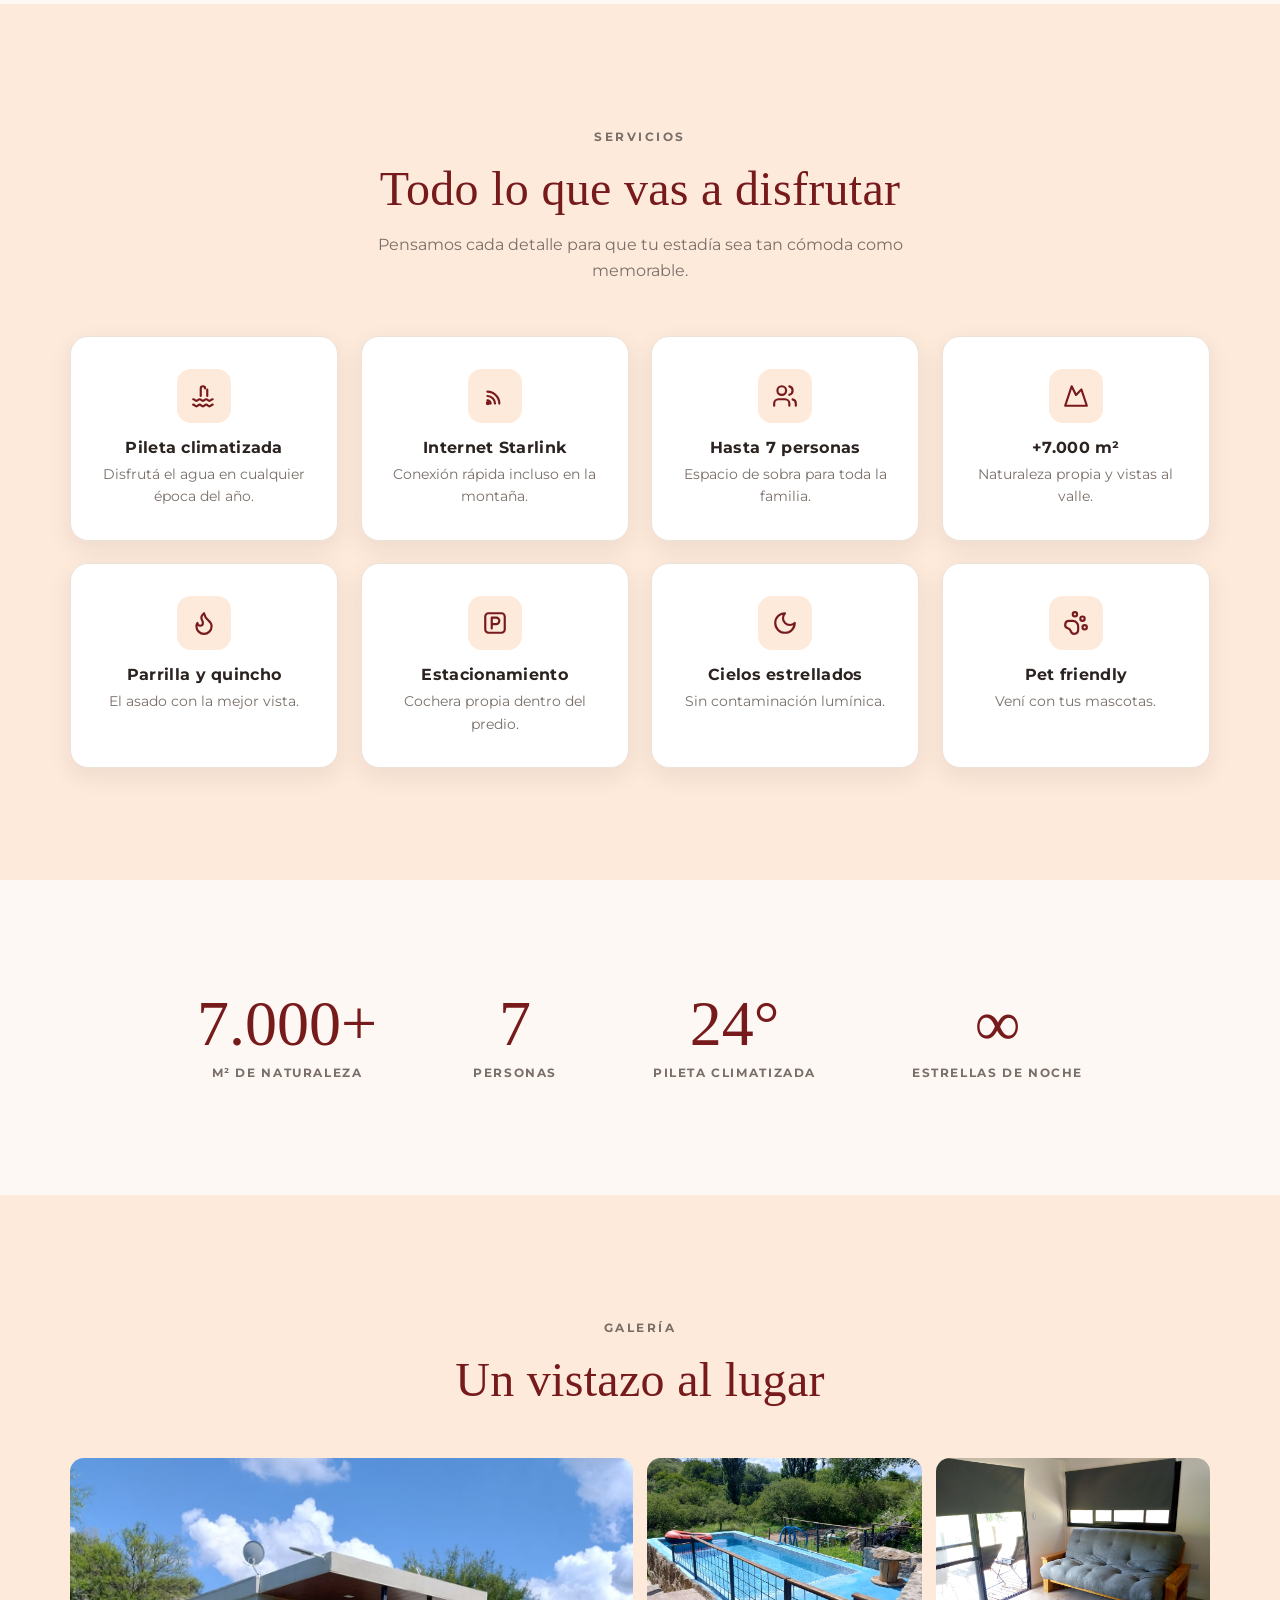
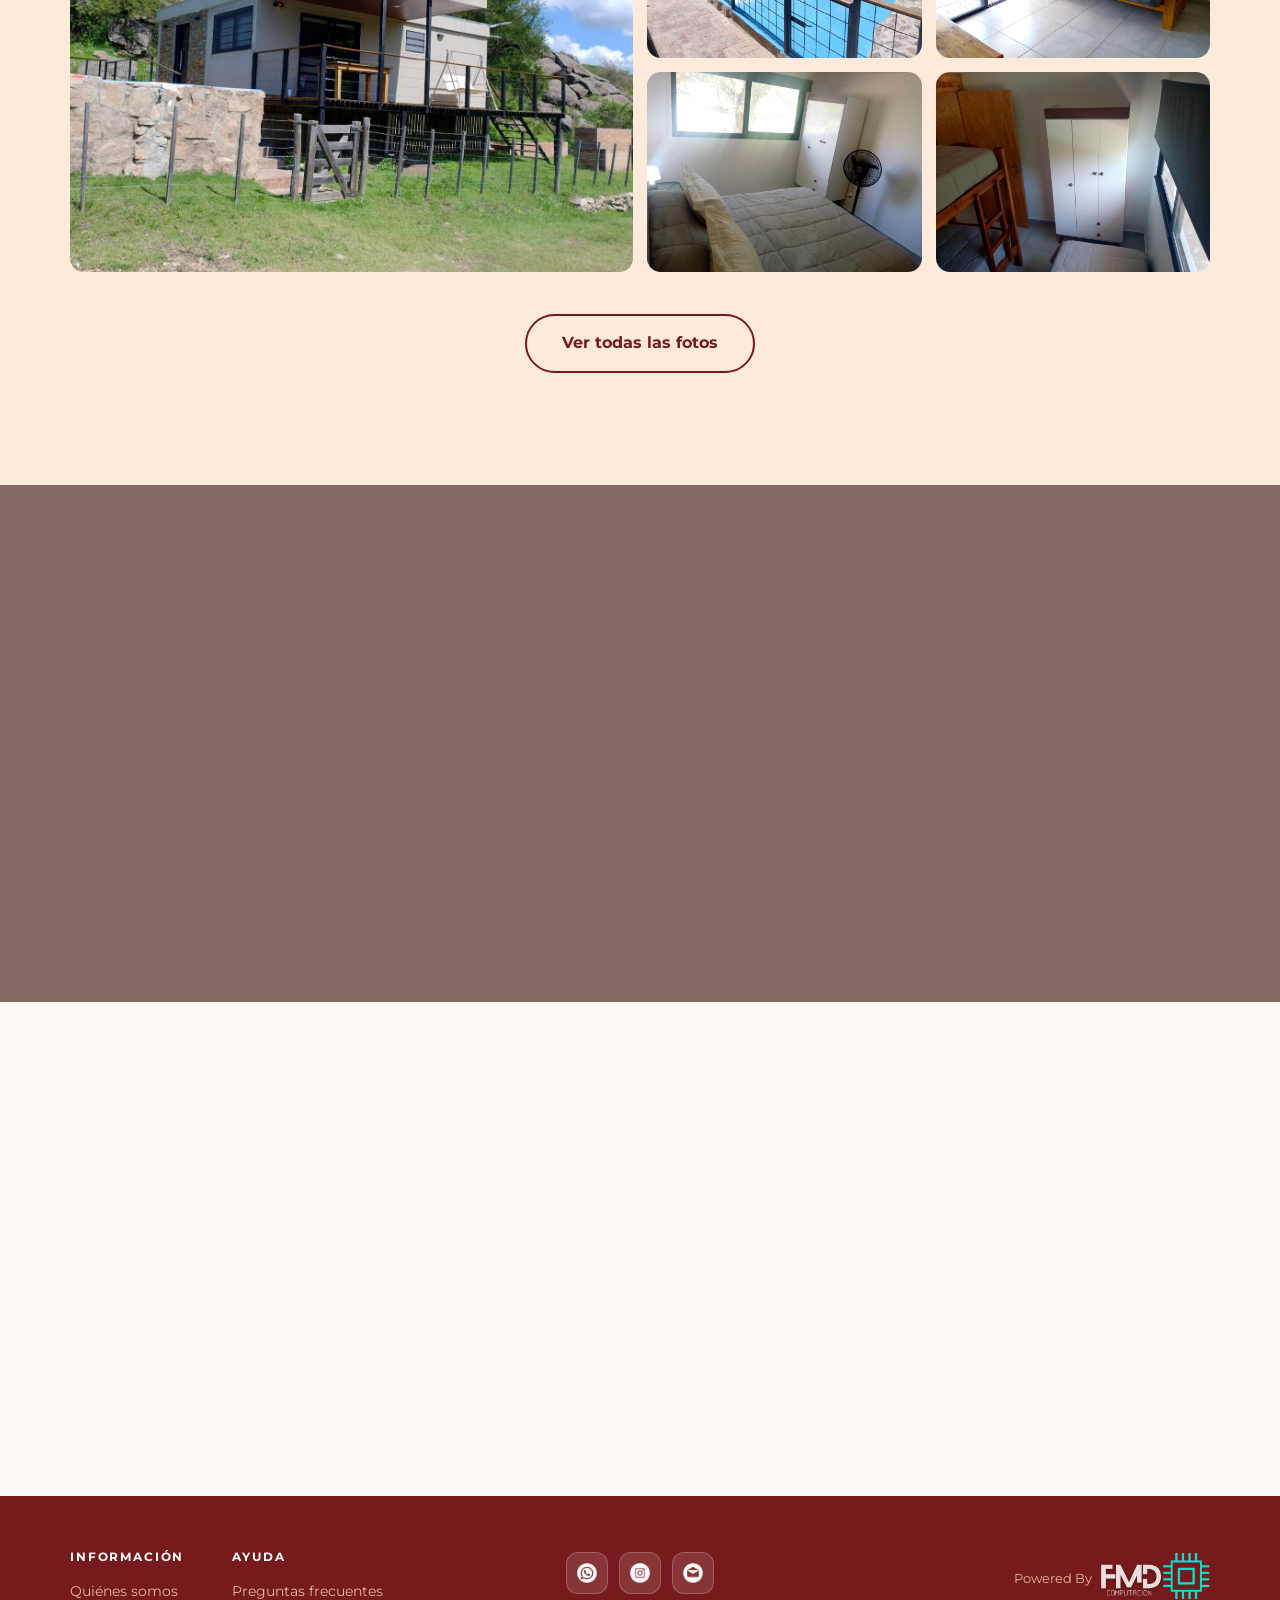
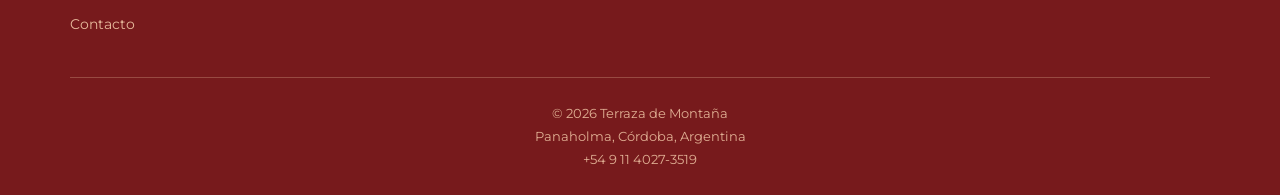
==== commit f28504a7: "fix: mejora visual" ====
--- a/index.html
+++ b/index.html
@@ -55,8 +55,8 @@
         <!-- HERO -->
         <header class="hero">
             <div class="hero-slide active" style="background-image:url('assets/images/house-1/1.jpeg')"></div>
-            <div class="hero-slide" style="background-image:url('assets/images/house-1/3.jpeg')"></div>
-            <div class="hero-slide" style="background-image:url('assets/images/house-1/14.jpeg')"></div>
+            <div class="hero-slide" style="background-image:url('assets/banners/vado_de_panaholma.jpg')"></div>
+            <div class="hero-slide" style="background-image:url('assets/banners/valle_traslasierra.jpg')"></div>
             <div class="hero-content">
                 <p class="eyebrow">Panaholma · Traslasierra · Córdoba</p>
                 <h1>Descansá rodeado<br>de naturaleza</h1>
@@ -72,13 +72,13 @@
             <div class="container intro reveal">
                 <div class="intro-text">
                     <p class="eyebrow">Bienvenidos</p>
-                    <h2>Tu refugio en las sierras de Traslasierra</h2>
+                    <h2>Tu refugio en Traslasierra</h2>
                     <p>Terraza de Montaña es una cabaña pensada para desconectar de verdad. Más de 7.000 m² de naturaleza propia, vistas abiertas al valle y la comodidad de sentirte en casa en pleno corazón de Córdoba.</p>
                     <p>Ideal para escapadas en familia o con amigos: hasta 7 personas, pileta climatizada e internet Starlink para que no te falte nada.</p>
                     <a href="nosotros.html" class="btn" style="margin-top:1rem;">Conocé más sobre nosotros</a>
                 </div>
                 <div class="intro-media">
-                    <img src="assets/images/house-1/5.jpg" alt="Interior de la cabaña" loading="lazy">
+                    <img src="assets/images/house-1/1.jpeg" alt="Interior de la cabaña" loading="lazy">
                 </div>
             </div>
         </section>
--- a/css/global.css
+++ b/css/global.css
@@ -120,7 +120,8 @@
 .navbar {
     background: var(--bordo);
     color: #fff;
-    padding: 0.7rem 0;
+    height: var(--nav-h);
+    padding: 0;
     position: fixed;
     width: 100%;
     top: 0;
@@ -128,13 +129,14 @@
     transition: box-shadow 0.3s ease, background 0.3s ease;
 }
 .navbar.scrolled {
-    box-shadow: 0 6px 24px rgba(0, 0, 0, 0.18);
+    box-shadow: none;
 }
 
 .navbar .container {
     display: flex;
     justify-content: space-between;
     align-items: center;
+    height: 100%;
 }
 
 .navbar .logo img {
--- a/css/index.css
+++ b/css/index.css
@@ -17,6 +17,13 @@
     background: linear-gradient(to bottom, rgba(40,15,10,0.45), transparent);
     pointer-events: none;
     z-index: -1;
+}
+/* Al abrir el menú mobile, la navbar transparente se vuelve sólida bordó */
+.navbar--transparent:has(.nav-links.active) {
+    background: var(--bordo);
+}
+.navbar--transparent:has(.nav-links.active)::before {
+    display: none;
 }
 
 /* ── HERO ────────────────────────────────────────────────── */
@@ -212,7 +219,7 @@
 
 /* Zone */
 .zone { position: relative; color: #fff; text-align: center; padding: clamp(4rem, 9vw, 7rem) 0; }
-.zone-bg { position: absolute; inset: 0; background: url('../assets/images/house-1/14.jpeg') center/cover; }
+.zone-bg { position: absolute; inset: 0; background: url('../assets/banners/vado_de_panaholma.jpg') center/cover; }
 .zone-bg::after { content: ''; position: absolute; inset: 0; background: rgba(60,20,15,0.62); }
 .zone .container { position: relative; z-index: 2; }
 .zone h2 { font-size: clamp(2rem, 4vw, 3rem); margin-bottom: 1rem; }
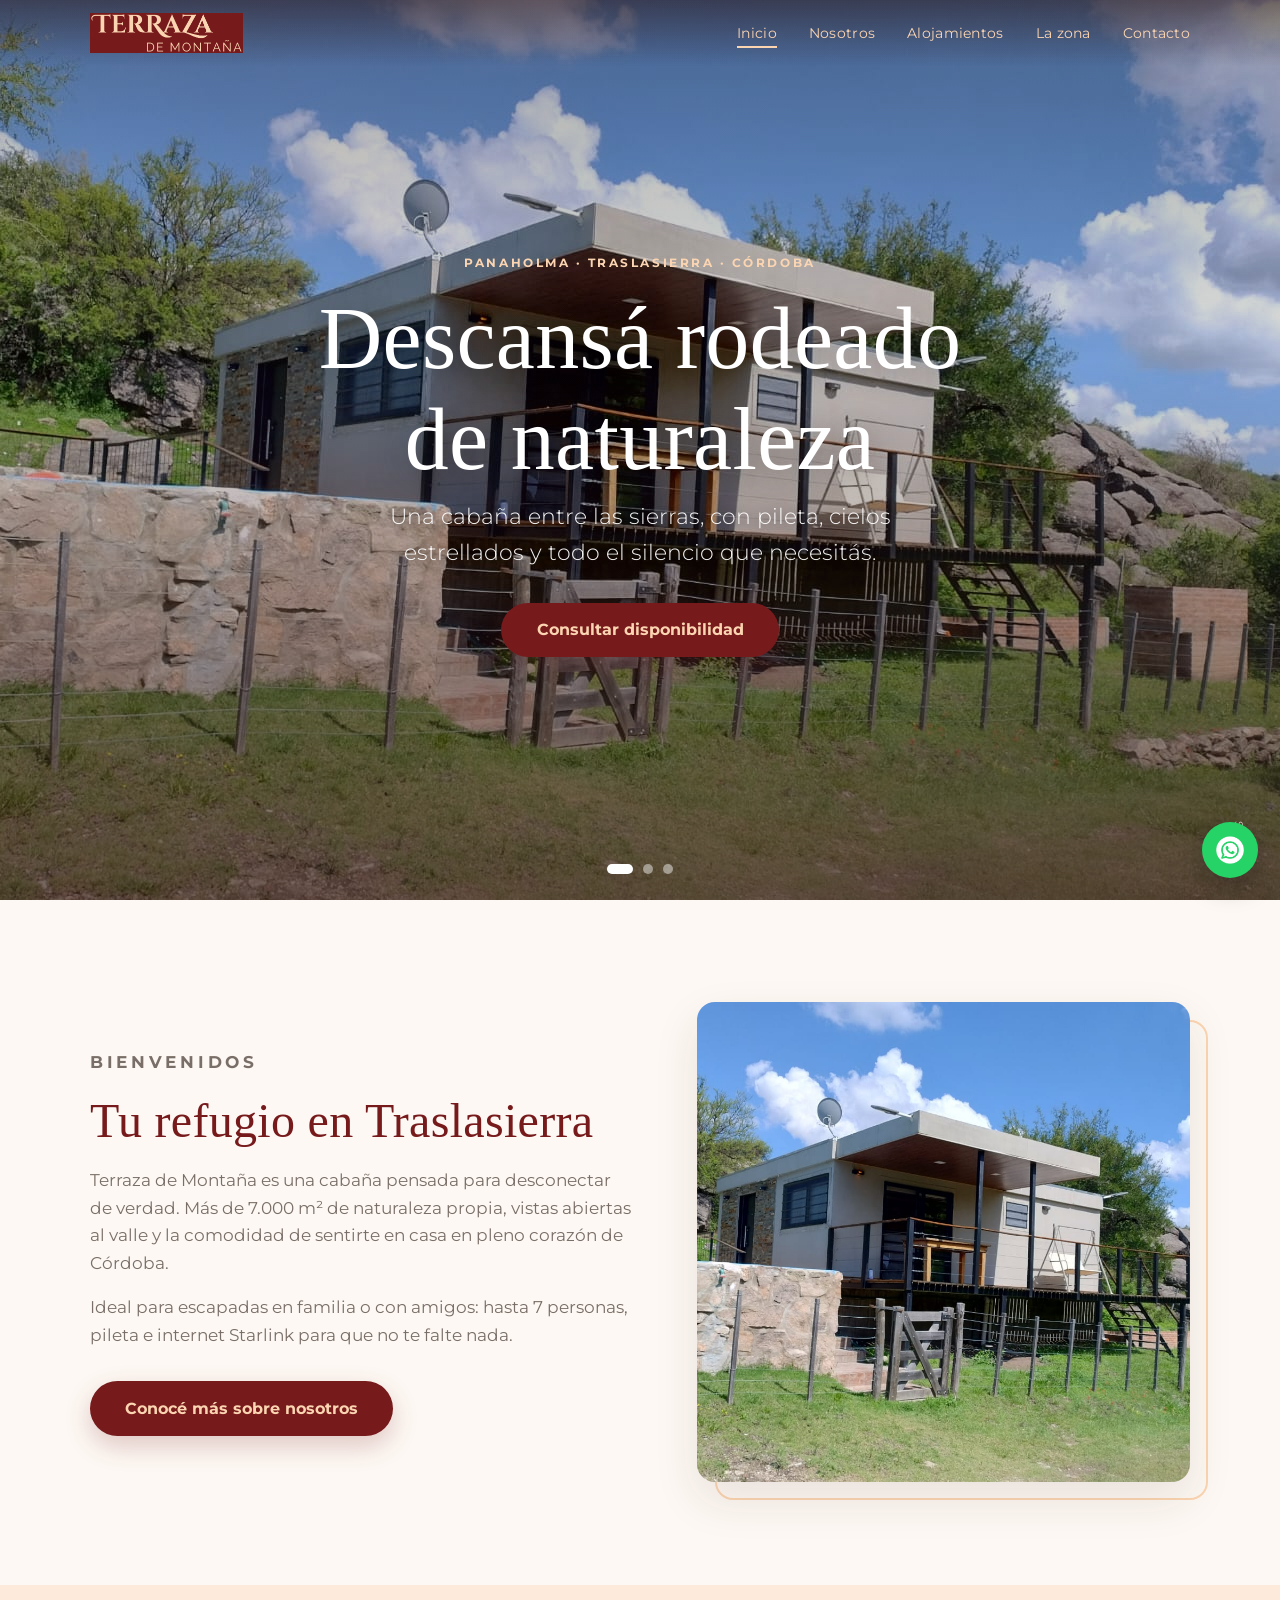
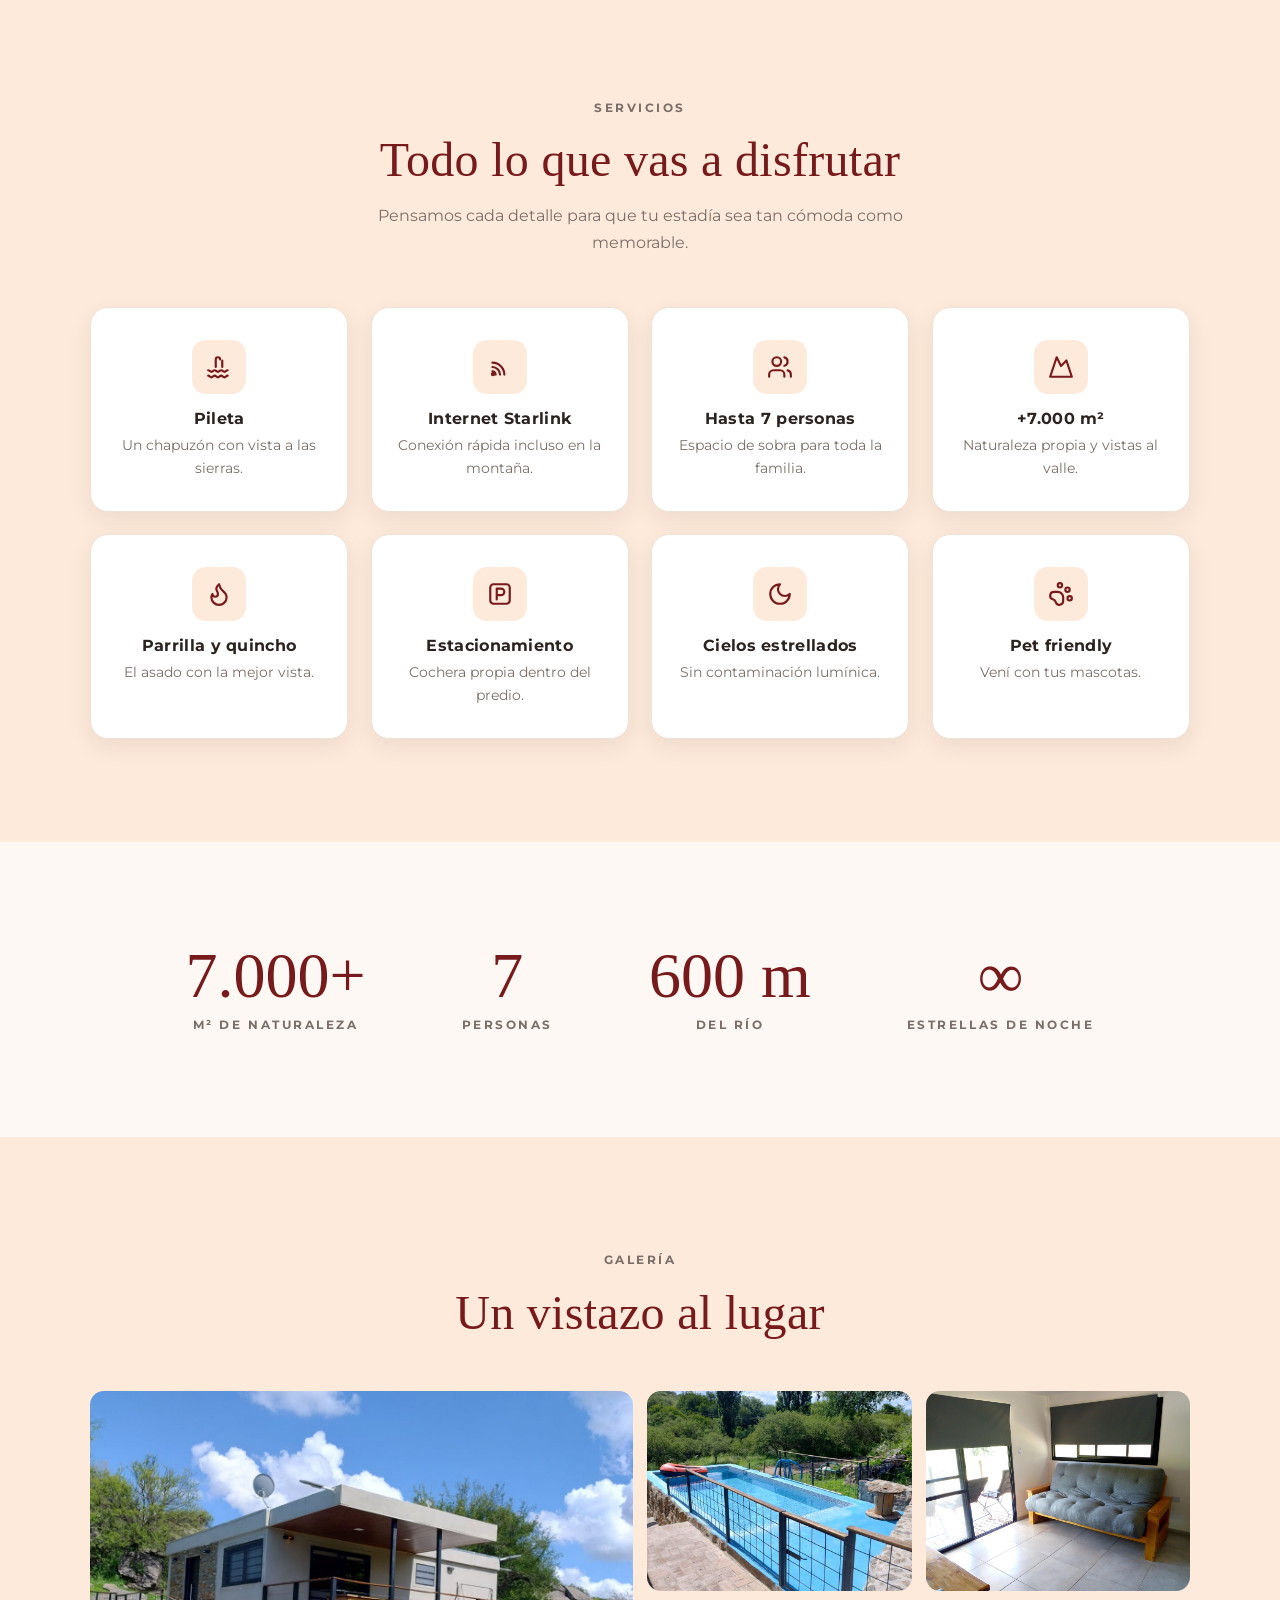
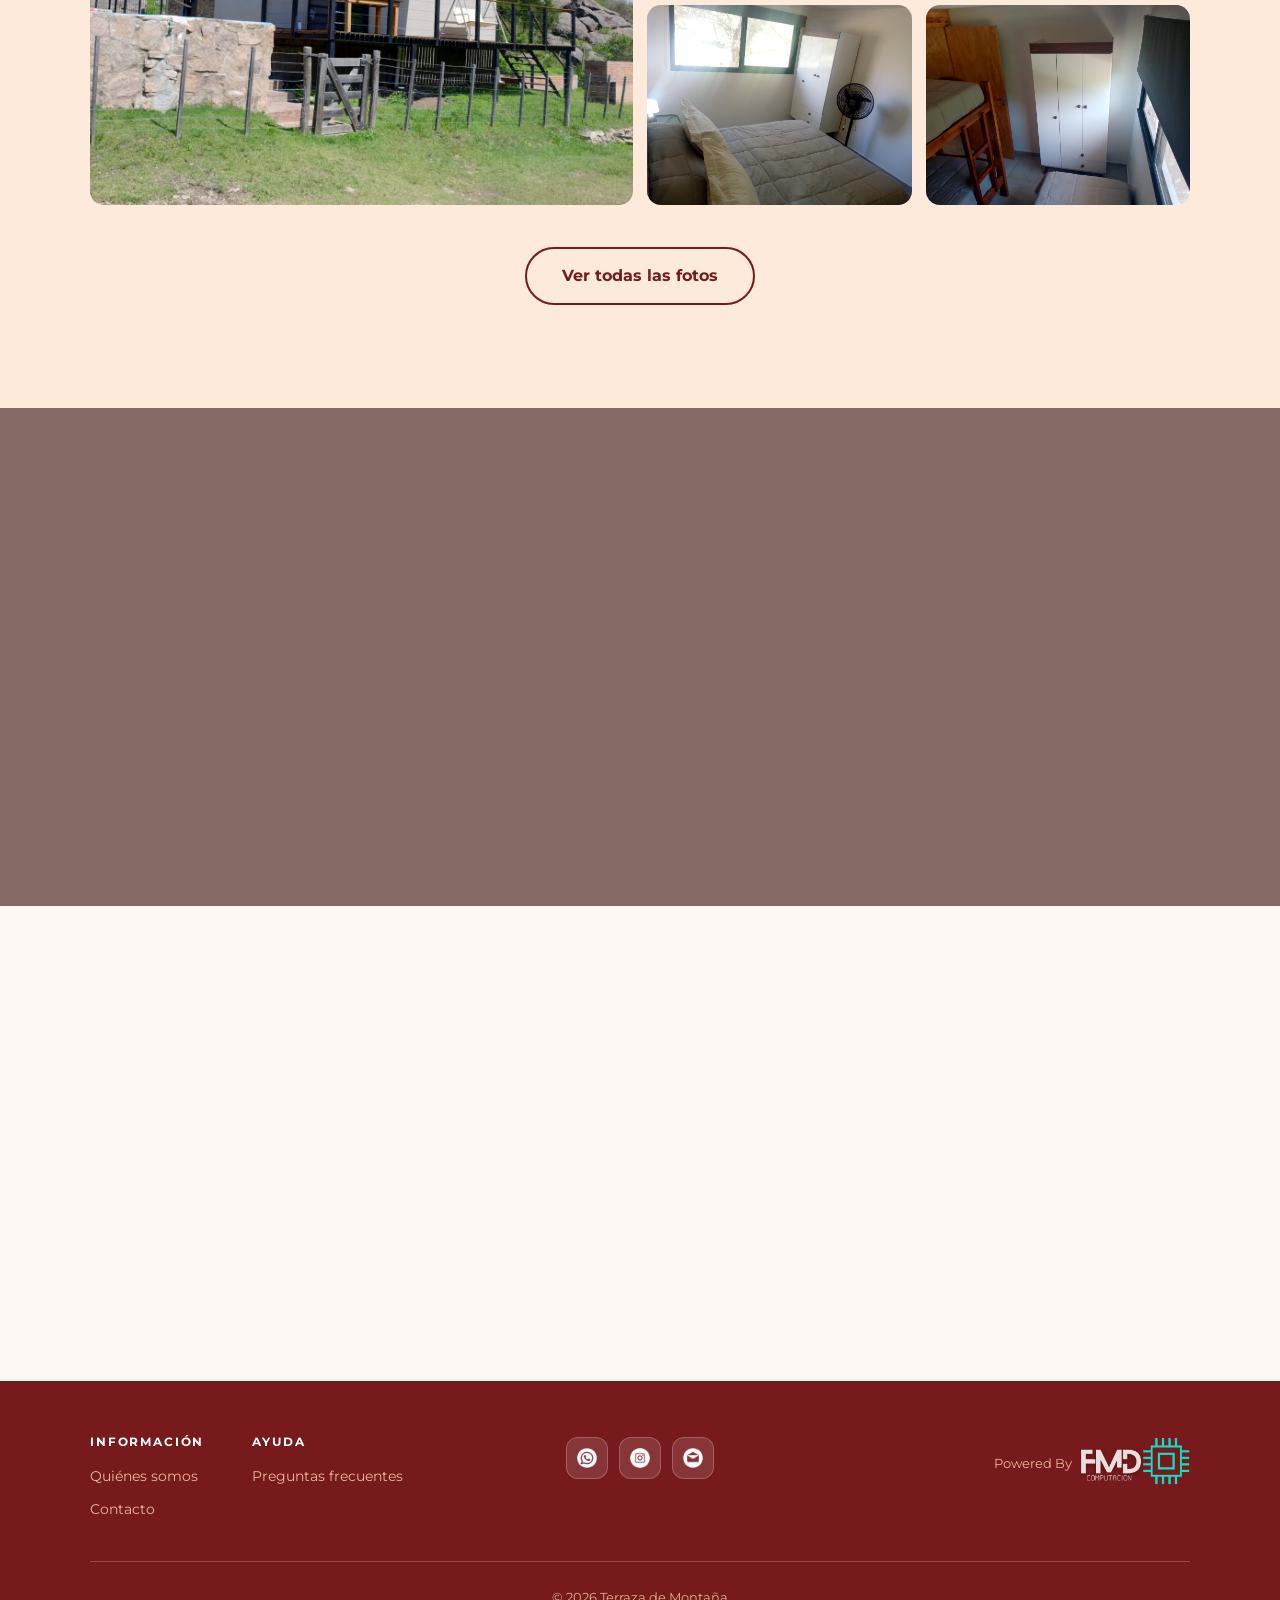
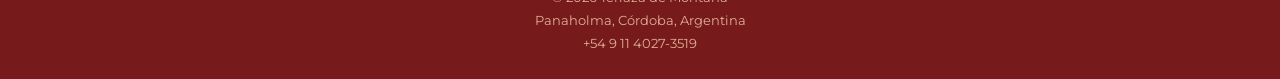
==== commit 4834a064: "se unificaron los estilos de las paginas" ====
--- a/index.html
+++ b/index.html
@@ -4,7 +4,7 @@
     <meta charset="UTF-8">
     <meta name="viewport" content="width=device-width, initial-scale=1.0">
     <title>Terraza de montaña</title>
-    <meta name="description" content="Alquilá una cabaña en las sierras de Panaholma, Valle de Traslasierra, Córdoba. Hasta 7 personas, pileta climatizada, Starlink y más de 7.000 m² de naturaleza.">
+    <meta name="description" content="Alquilá una cabaña en las sierras de Panaholma, Valle de Traslasierra, Córdoba. Hasta 7 personas, pileta, Starlink y más de 7.000 m² de naturaleza.">
     <link rel="stylesheet" href="css/global.css">
     <link rel="stylesheet" href="css/index.css">
     <script type="application/ld+json">
@@ -56,11 +56,11 @@
         <header class="hero">
             <div class="hero-slide active" style="background-image:url('assets/images/house-1/1.jpeg')"></div>
             <div class="hero-slide" style="background-image:url('assets/banners/vado_de_panaholma.jpg')"></div>
-            <div class="hero-slide" style="background-image:url('assets/banners/valle_traslasierra.jpg')"></div>
+            <div class="hero-slide" style="background-image:url('assets/banners/Valle_traslasierra_1.jpg')"></div>
             <div class="hero-content">
                 <p class="eyebrow">Panaholma · Traslasierra · Córdoba</p>
                 <h1>Descansá rodeado<br>de naturaleza</h1>
-                <p class="lead">Una cabaña entre las sierras, con pileta climatizada, cielos estrellados y todo el silencio que necesitás.</p>
+                <p class="lead">Una cabaña entre las sierras, con pileta, cielos estrellados y todo el silencio que necesitás.</p>
                 <a href="alojamientos.html" class="btn">Consultar disponibilidad</a>
             </div>
             <div class="hero-dots"></div>
@@ -74,7 +74,7 @@
                     <p class="eyebrow">Bienvenidos</p>
                     <h2>Tu refugio en Traslasierra</h2>
                     <p>Terraza de Montaña es una cabaña pensada para desconectar de verdad. Más de 7.000 m² de naturaleza propia, vistas abiertas al valle y la comodidad de sentirte en casa en pleno corazón de Córdoba.</p>
-                    <p>Ideal para escapadas en familia o con amigos: hasta 7 personas, pileta climatizada e internet Starlink para que no te falte nada.</p>
+                    <p>Ideal para escapadas en familia o con amigos: hasta 7 personas, pileta e internet Starlink para que no te falte nada.</p>
                     <a href="nosotros.html" class="btn" style="margin-top:1rem;">Conocé más sobre nosotros</a>
                 </div>
                 <div class="intro-media">
@@ -94,7 +94,7 @@
                 <div class="amenities-grid reveal">
                     <div class="amenity">
                         <span class="ic"><svg viewBox="0 0 24 24" fill="none" stroke="currentColor" stroke-width="2" stroke-linecap="round" stroke-linejoin="round"><path d="M2 15c1.5 0 1.5 1.5 3 1.5s1.5-1.5 3-1.5 1.5 1.5 3 1.5 1.5-1.5 3-1.5 1.5 1.5 3 1.5 1.5-1.5 3-1.5"/><path d="M2 20c1.5 0 1.5 1.5 3 1.5s1.5-1.5 3-1.5 1.5 1.5 3 1.5 1.5-1.5 3-1.5 1.5 1.5 3 1.5 1.5-1.5 3-1.5"/><path d="M9 12V5a2 2 0 0 1 4 0M15 12V6"/></svg></span>
-                        <h3>Pileta climatizada</h3><p>Disfrutá el agua en cualquier época del año.</p>
+                        <h3>Pileta</h3><p>Un chapuzón con vista a las sierras.</p>
                     </div>
                     <div class="amenity">
                         <span class="ic"><svg viewBox="0 0 24 24" fill="none" stroke="currentColor" stroke-width="2" stroke-linecap="round" stroke-linejoin="round"><path d="M5 12a7 7 0 0 1 7 7"/><path d="M5 16a3 3 0 0 1 3 3"/><path d="M5 8a11 11 0 0 1 11 11"/><circle cx="5.5" cy="18.5" r="1"/></svg></span>
@@ -133,7 +133,7 @@
             <div class="container stats reveal">
                 <div class="stat"><div class="num">7.000+</div><div class="lbl">m² de naturaleza</div></div>
                 <div class="stat"><div class="num">7</div><div class="lbl">personas</div></div>
-                <div class="stat"><div class="num">24°</div><div class="lbl">pileta climatizada</div></div>
+                <div class="stat"><div class="num">600 m</div><div class="lbl">del río</div></div>
                 <div class="stat"><div class="num">∞</div><div class="lbl">estrellas de noche</div></div>
             </div>
         </section>
--- a/css/global.css
+++ b/css/global.css
@@ -20,6 +20,15 @@
     --shadow-sm: 0 8px 24px rgba(70, 30, 20, 0.08);
     --radius: 18px;
     --nav-h: 66px;
+    /* Altura estándar del hero de páginas internas (nosotros, la zona, contacto).
+       La portada usa 100vh aparte. */
+    --hero-h: clamp(360px, 52vh, 520px);
+    /* Ancho estándar del contenido: navbar, secciones y footer se alinean a este eje */
+    --content-w: min(1100px, 88%);
+    /* Sangría lateral del texto sobre el hero: deliberadamente más al borde que el contenido */
+    --hero-pad-x: 8%;
+    /* Ritmo vertical de las secciones de contenido */
+    --section-y: clamp(3.5rem, 8vw, 6.5rem);
 
     --font-body: 'MontserratCustom', system-ui, sans-serif;
     --font-head: Georgia, 'Times New Roman', serif;
@@ -66,7 +75,7 @@
 }
 
 .container {
-    width: min(1140px, 90%);
+    width: var(--content-w);
     margin-inline: auto;
 }
 
@@ -240,7 +249,7 @@
 }
 
 .footer-top {
-    width: min(1140px, 90%);
+    width: var(--content-w);
     margin-inline: auto;
     display: flex;
     align-items: flex-start;
@@ -320,7 +329,7 @@
 .powered-by img { width: 110px; }
 
 .footer-bottom {
-    width: min(1140px, 90%);
+    width: var(--content-w);
     margin: 2.5rem auto 0;
     display: flex;
     justify-content: center;
@@ -339,6 +348,12 @@
 
 /* ── MOBILE ──────────────────────────────────────────────── */
 @media (max-width: 768px) {
+    :root {
+        --hero-h: clamp(300px, 45vh, 400px);
+        --content-w: 90%;
+        --hero-pad-x: 6%;
+    }
+
     .menu-toggle {
         display: inline-flex;
         align-items: center;
--- a/css/index.css
+++ b/css/index.css
@@ -117,7 +117,7 @@
 @keyframes bob { 0%,100% { transform: translateY(0); } 50% { transform: translateY(8px); } }
 
 /* ── SECCIONES ───────────────────────────────────────────── */
-.home-section { padding: clamp(4rem, 9vw, 7rem) 0; }
+.home-section { padding: var(--section-y) 0; }
 
 .section-head {
     text-align: center;
@@ -201,7 +201,7 @@
     text-align: center;
 }
 .stat .num { font-family: var(--font-head); font-size: clamp(2.6rem, 6vw, 4rem); color: var(--bordo); line-height: 1; }
-.stat .lbl { text-transform: uppercase; letter-spacing: 0.14em; font-size: 0.72rem; font-weight: 700; color: var(--muted); margin-top: 0.5rem; }
+.stat .lbl { text-transform: uppercase; letter-spacing: 0.22em; font-size: 0.72rem; font-weight: 700; color: var(--muted); margin-top: 0.5rem; }
 
 /* Gallery */
 .gallery { background: var(--salmon-soft); }
@@ -218,7 +218,7 @@
 .gallery-cta { text-align: center; margin-top: 2.6rem; }
 
 /* Zone */
-.zone { position: relative; color: #fff; text-align: center; padding: clamp(4rem, 9vw, 7rem) 0; }
+.zone { position: relative; color: #fff; text-align: center; padding: var(--section-y) 0; }
 .zone-bg { position: absolute; inset: 0; background: url('../assets/banners/vado_de_panaholma.jpg') center/cover; }
 .zone-bg::after { content: ''; position: absolute; inset: 0; background: rgba(60,20,15,0.62); }
 .zone .container { position: relative; z-index: 2; }
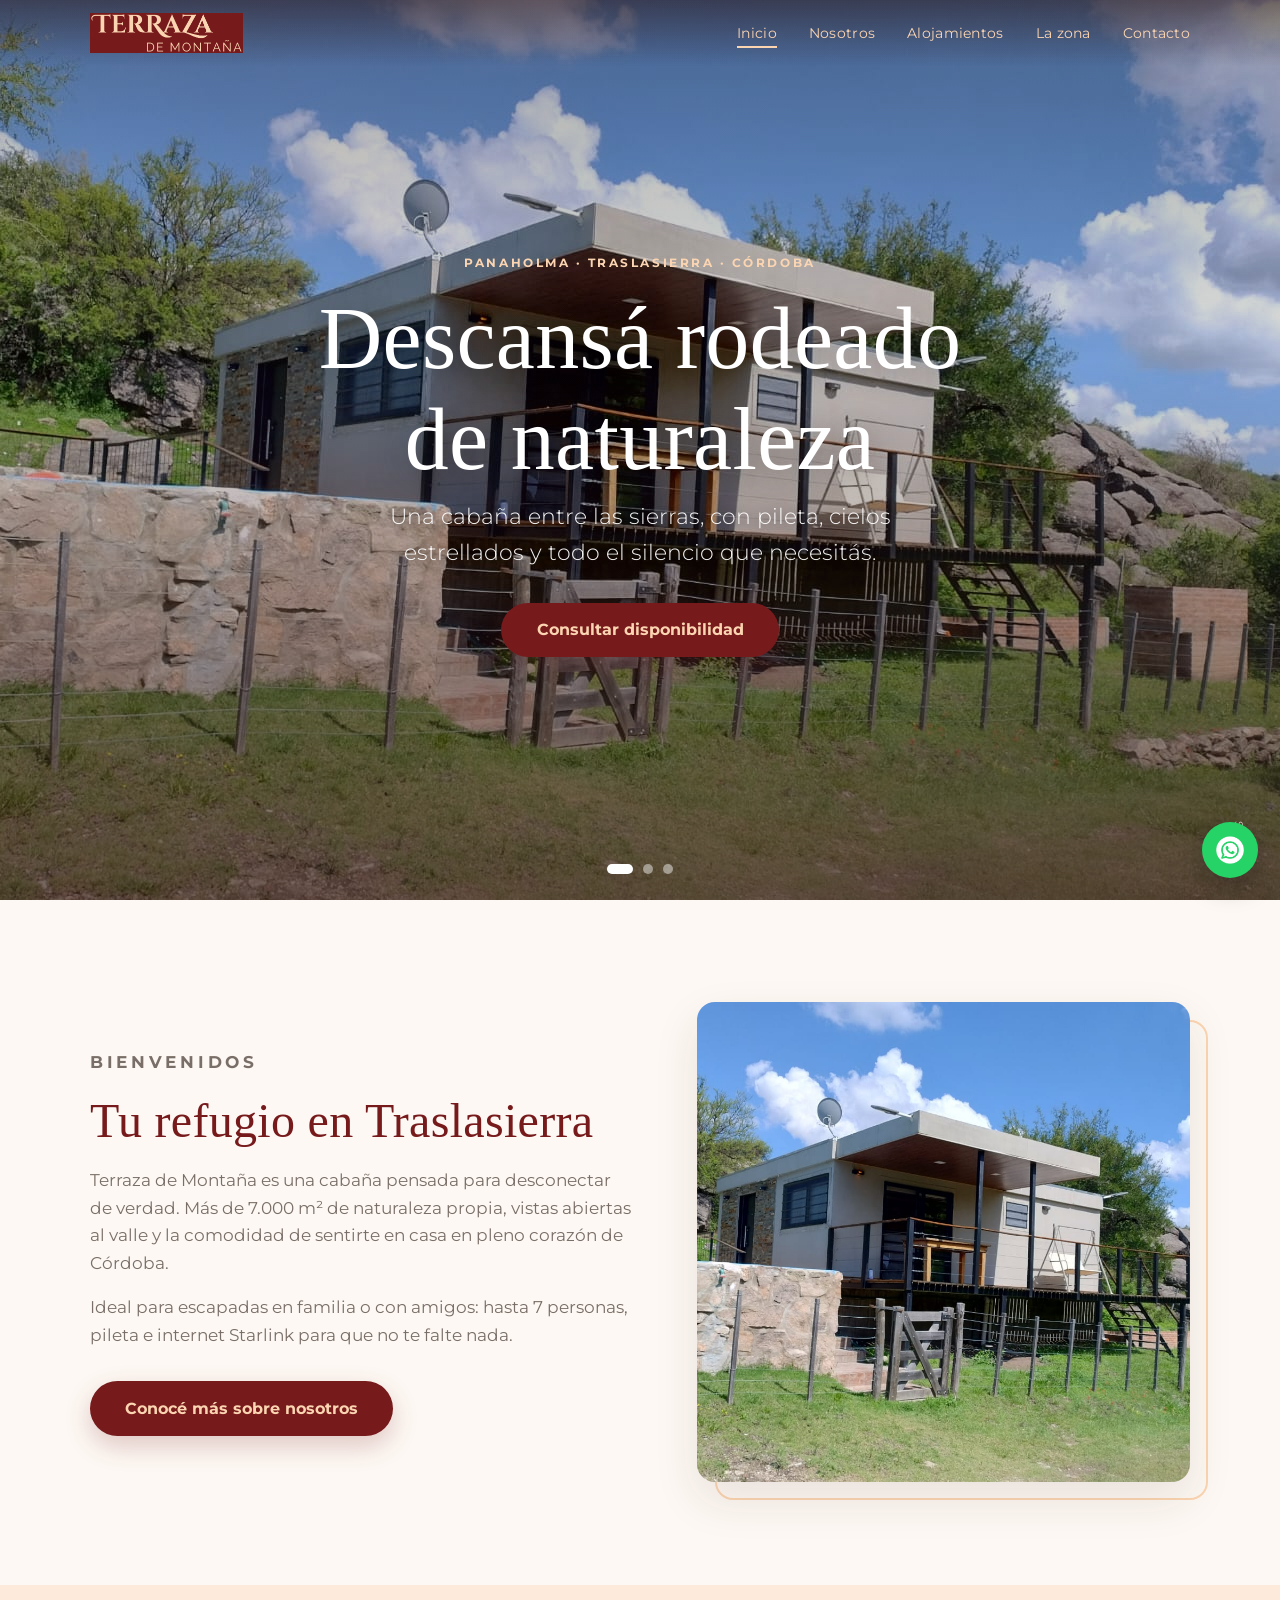
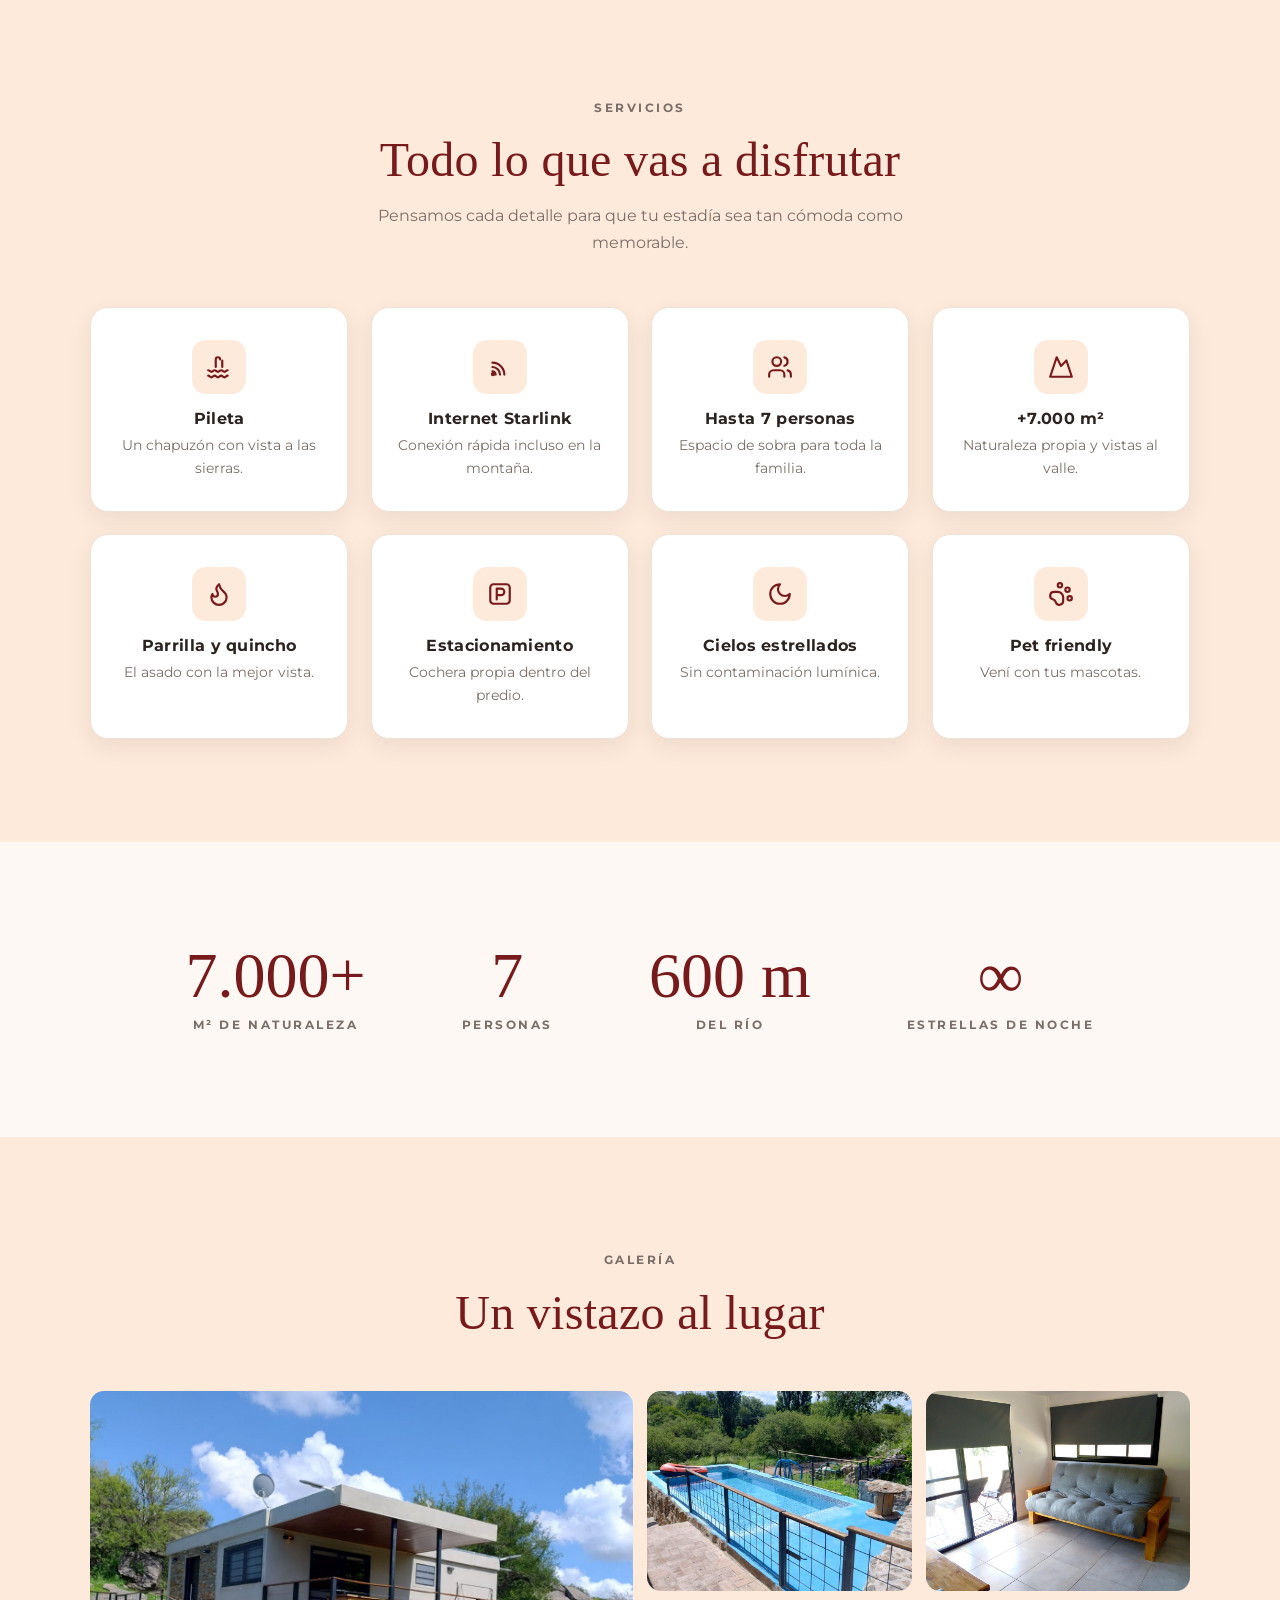
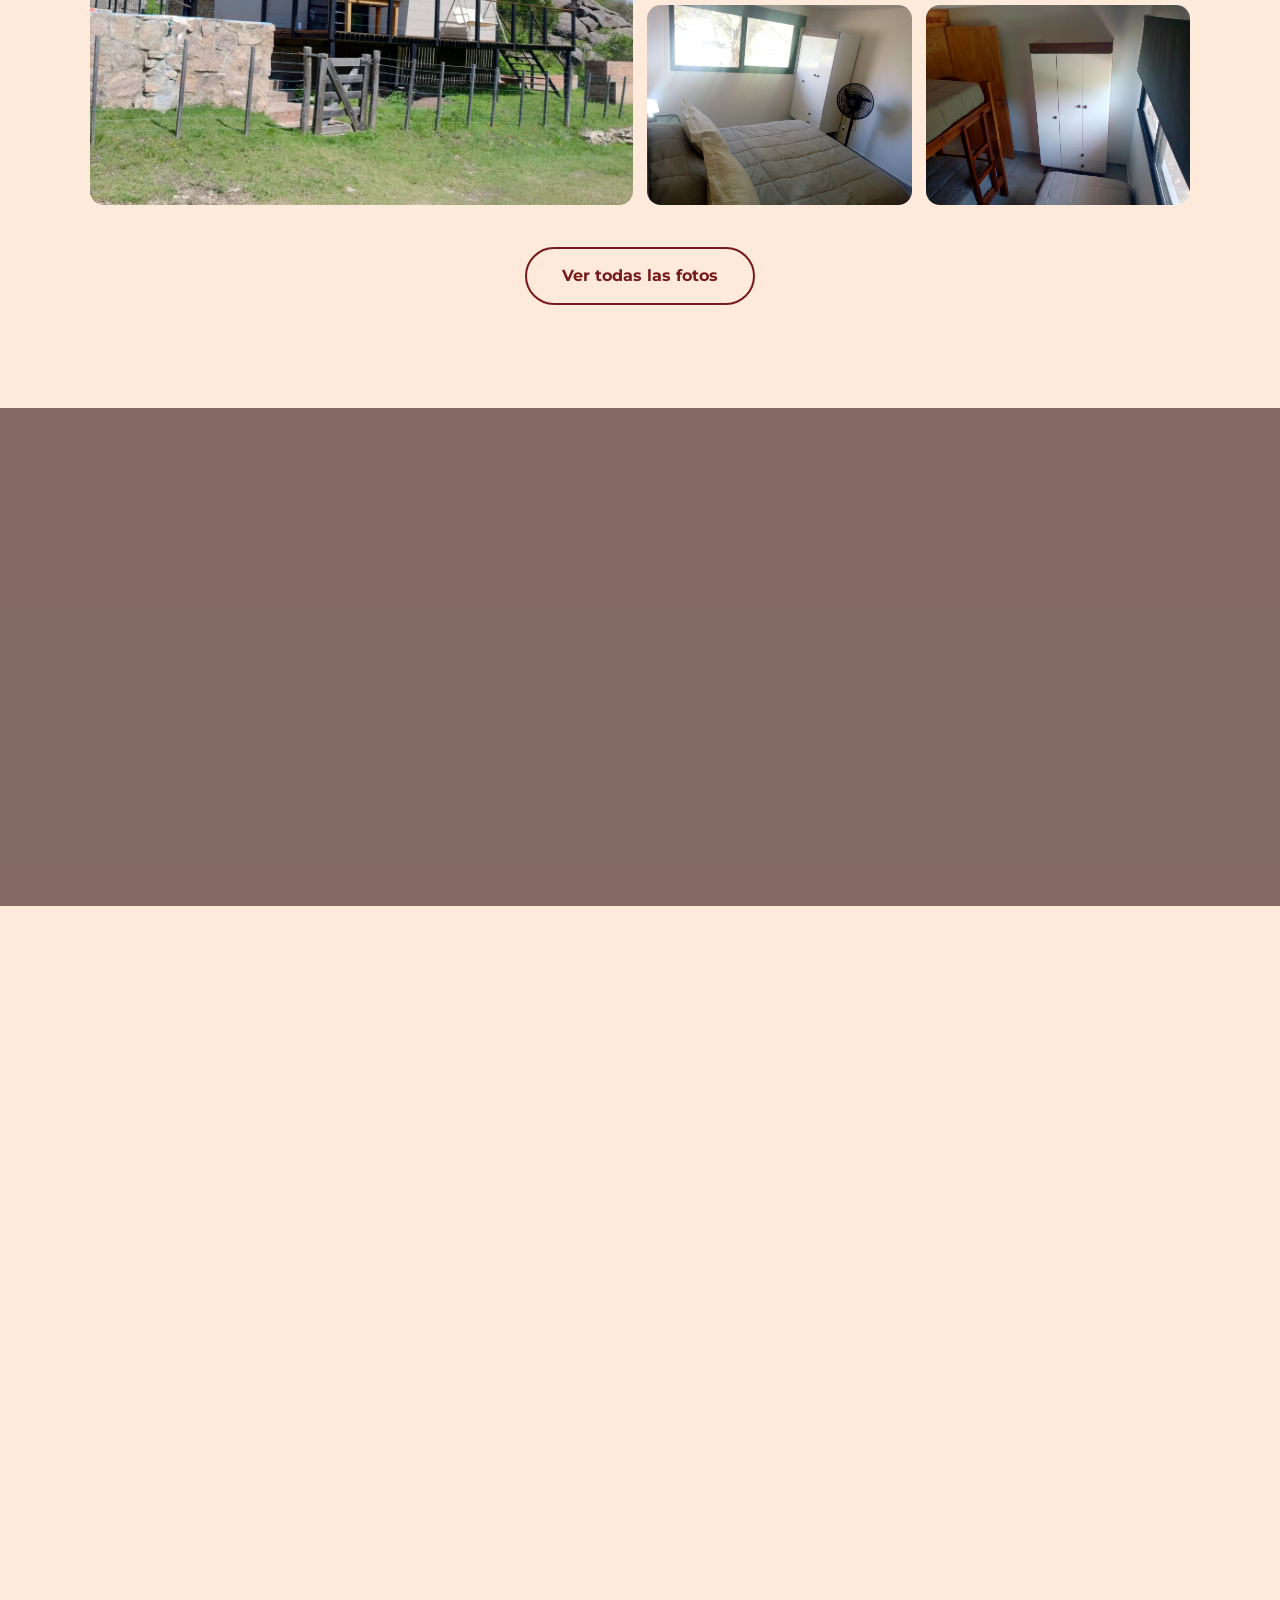
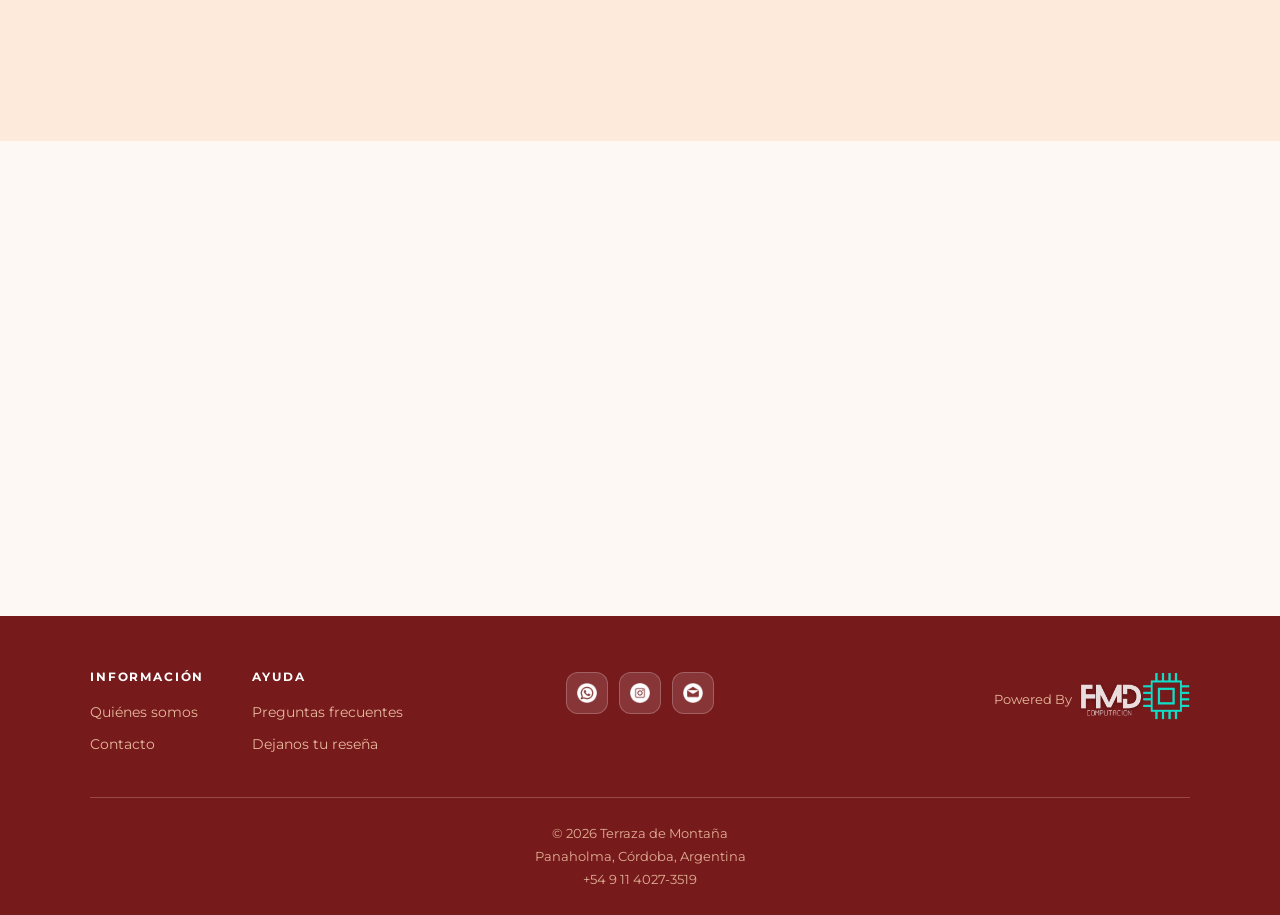
==== commit 0a4830a4: "new: se agregaron las recomendaciones" ====
--- a/index.html
+++ b/index.html
@@ -169,6 +169,36 @@
             </div>
         </section>
 
+        <!-- RESEÑAS -->
+        <section class="home-section reviews">
+            <div class="container">
+                <div class="section-head reveal">
+                    <p class="eyebrow">Recomendaciones</p>
+                    <h2>Lo que dicen quienes ya vinieron</h2>
+                </div>
+                <div class="reviews-grid reveal">
+                    <blockquote class="review">
+                        <span class="stars" role="img" aria-label="5 de 5 estrellas"></span>
+                        <p class="review-text">Hermoso predio! La cabaña es súper cómoda y completa. La piscina es grande y con la profundidad perfecto, el quincho tiene hasta metegol!!! Un placer la vista a las sierras. Sin dudas lo recomiendo para los que gustan de descanso en la naturaleza, alejados de la muchedumbre veraniega.</p>
+                        <p class="review-author">Gisselle Anabella <span>Reseña en Google</span></p>
+                    </blockquote>
+                    <blockquote class="review">
+                        <span class="stars" role="img" aria-label="5 de 5 estrellas"></span>
+                        <p class="review-text">Lugar súper tranquilo y con todas las comodidades, la pileta climatizada. Tiene todo lo que necesitas para poder descansar y está muy cerca del río. Muy recomendable, los propietarios excelente tratô!</p>
+                        <p class="review-author">Ivan Miranda <span>Reseña en Google</span></p>
+                    </blockquote>
+                    <blockquote class="review">
+                        <span class="stars" role="img" aria-label="5 de 5 estrellas"></span>
+                        <p class="review-text">El lugar perfecto para descansar! La paz que hay es increíble ,la casa súper equipada no le falta nada!</p>
+                        <p class="review-author">Federico Bechardo <span>Reseña en Google</span></p>
+                    </blockquote>
+                </div>
+                <div class="reviews-cta reveal">
+                    <a href="https://www.google.com/maps?cid=1938441908975084474" target="_blank" rel="noopener noreferrer" class="btn btn-outline">Ver todas las reseñas en Google</a>
+                </div>
+            </div>
+        </section>
+
         <!-- FINAL CTA -->
         <section class="home-section final">
             <div class="container reveal">
@@ -196,6 +226,7 @@
                 <div class="footer-links-group">
                     <p class="footer-links-title">Ayuda</p>
                     <a href="faqs.html">Preguntas frecuentes</a>
+                    <a href="https://www.google.com/maps?cid=1938441908975084474" target="_blank" rel="noopener noreferrer">Dejanos tu reseña</a>
                 </div>
             </div>
             <div class="footer-social">
--- a/css/global.css
+++ b/css/global.css
@@ -118,6 +118,54 @@
 }
 .btn-outline:hover { background: var(--bordo); color: var(--salmon); }
 
+/* ── RESEÑAS ─────────────────────────────────────────────── */
+/* Cinco estrellas dibujadas con una máscara: el color sale de background-color,
+   así hereda la paleta sin necesidad de un ícono por estrella. */
+.stars {
+    --star-size: 15px;
+    display: block;
+    width: calc(var(--star-size) * 5);
+    height: var(--star-size);
+    margin: 0 0 0.9rem;
+    background-color: var(--bordo);
+    -webkit-mask-image: url("data:image/svg+xml,%3Csvg xmlns='http://www.w3.org/2000/svg' viewBox='0 0 24 24'%3E%3Cpath d='M12 2l2.9 6.4 6.9.7-5.2 4.7 1.5 6.9L12 17.3 5.9 20.7l1.5-6.9L2.2 9.1l6.9-.7z'/%3E%3C/svg%3E");
+    mask-image: url("data:image/svg+xml,%3Csvg xmlns='http://www.w3.org/2000/svg' viewBox='0 0 24 24'%3E%3Cpath d='M12 2l2.9 6.4 6.9.7-5.2 4.7 1.5 6.9L12 17.3 5.9 20.7l1.5-6.9L2.2 9.1l6.9-.7z'/%3E%3C/svg%3E");
+    -webkit-mask-size: var(--star-size) var(--star-size);
+    mask-size: var(--star-size) var(--star-size);
+    -webkit-mask-repeat: repeat-x;
+    mask-repeat: repeat-x;
+}
+
+.review {
+    margin: 0;
+}
+
+.review-text {
+    font-size: 0.98rem;
+    line-height: 1.85;
+    color: var(--muted);
+    margin: 0 0 0.9rem;
+}
+
+.review-author {
+    font-family: var(--font-head);
+    font-size: 1.1rem;
+    color: var(--bordo);
+    line-height: 1.3;
+    margin: 0;
+}
+
+.review-author span {
+    display: block;
+    font-family: var(--font-body);
+    font-size: 0.72rem;
+    font-weight: 700;
+    text-transform: uppercase;
+    letter-spacing: 0.16em;
+    color: var(--muted);
+    margin-top: 0.25rem;
+}
+
 /* Reveal on scroll (JS agrega .in) */
 .reveal { opacity: 0; transform: translateY(28px); transition: opacity 0.7s ease, transform 0.7s ease; }
 .reveal.in { opacity: 1; transform: none; }
@@ -241,7 +289,9 @@
 .wa-float img { width: 28px; height: 28px; }
 
 /* ── FOOTER ──────────────────────────────────────────────── */
-footer {
+/* Acotado al footer del sitio: como selector de elemento suelto pintaba
+   cualquier <footer> anidado en el contenido. */
+body > footer {
     background: var(--bordo);
     color: var(--salmon);
     padding: 3.5rem 0 1.5rem;
--- a/css/index.css
+++ b/css/index.css
@@ -227,6 +227,16 @@
 .zone .btn { background: var(--salmon); color: var(--bordo); }
 .zone .btn:hover { background: #fff; color: var(--bordo); }
 
+/* Reviews */
+.reviews { background: var(--salmon-soft); }
+.reviews-grid {
+    display: grid;
+    grid-template-columns: repeat(3, 1fr);
+    gap: clamp(2rem, 5vw, 3.5rem);
+    align-items: start;
+}
+.reviews-cta { text-align: center; margin-top: 3rem; }
+
 /* Final */
 .final { text-align: center; }
 .final h2 { font-size: clamp(2rem, 4.5vw, 3.2rem); color: var(--bordo); margin-bottom: 1rem; }
@@ -240,6 +250,7 @@
     .intro-media img { height: 340px; }
     .amenities-grid { grid-template-columns: repeat(2, 1fr); }
     .gallery-grid { grid-template-columns: repeat(2, 1fr); grid-auto-rows: 150px; }
+    .reviews-grid { grid-template-columns: 1fr; gap: 2.5rem; }
 }
 @media (max-width: 768px) {
     .hero { height: 100svh; }
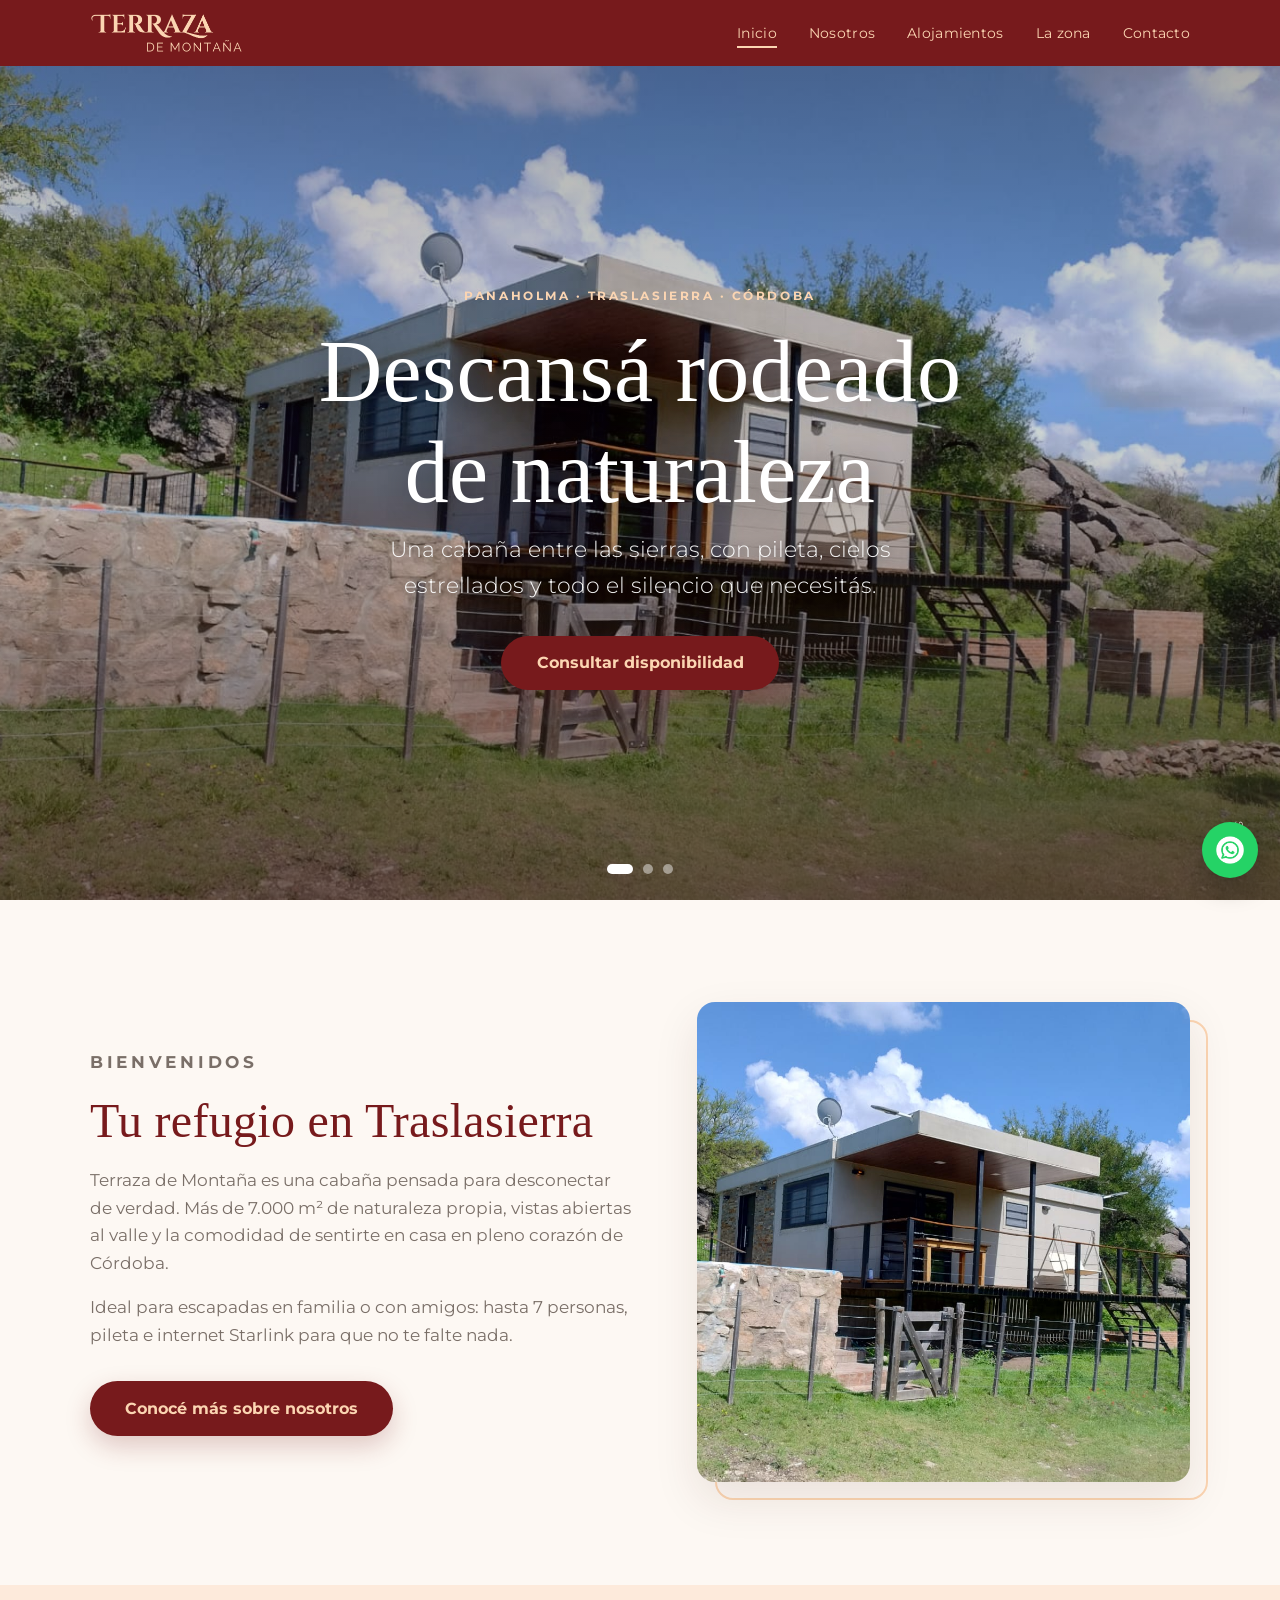
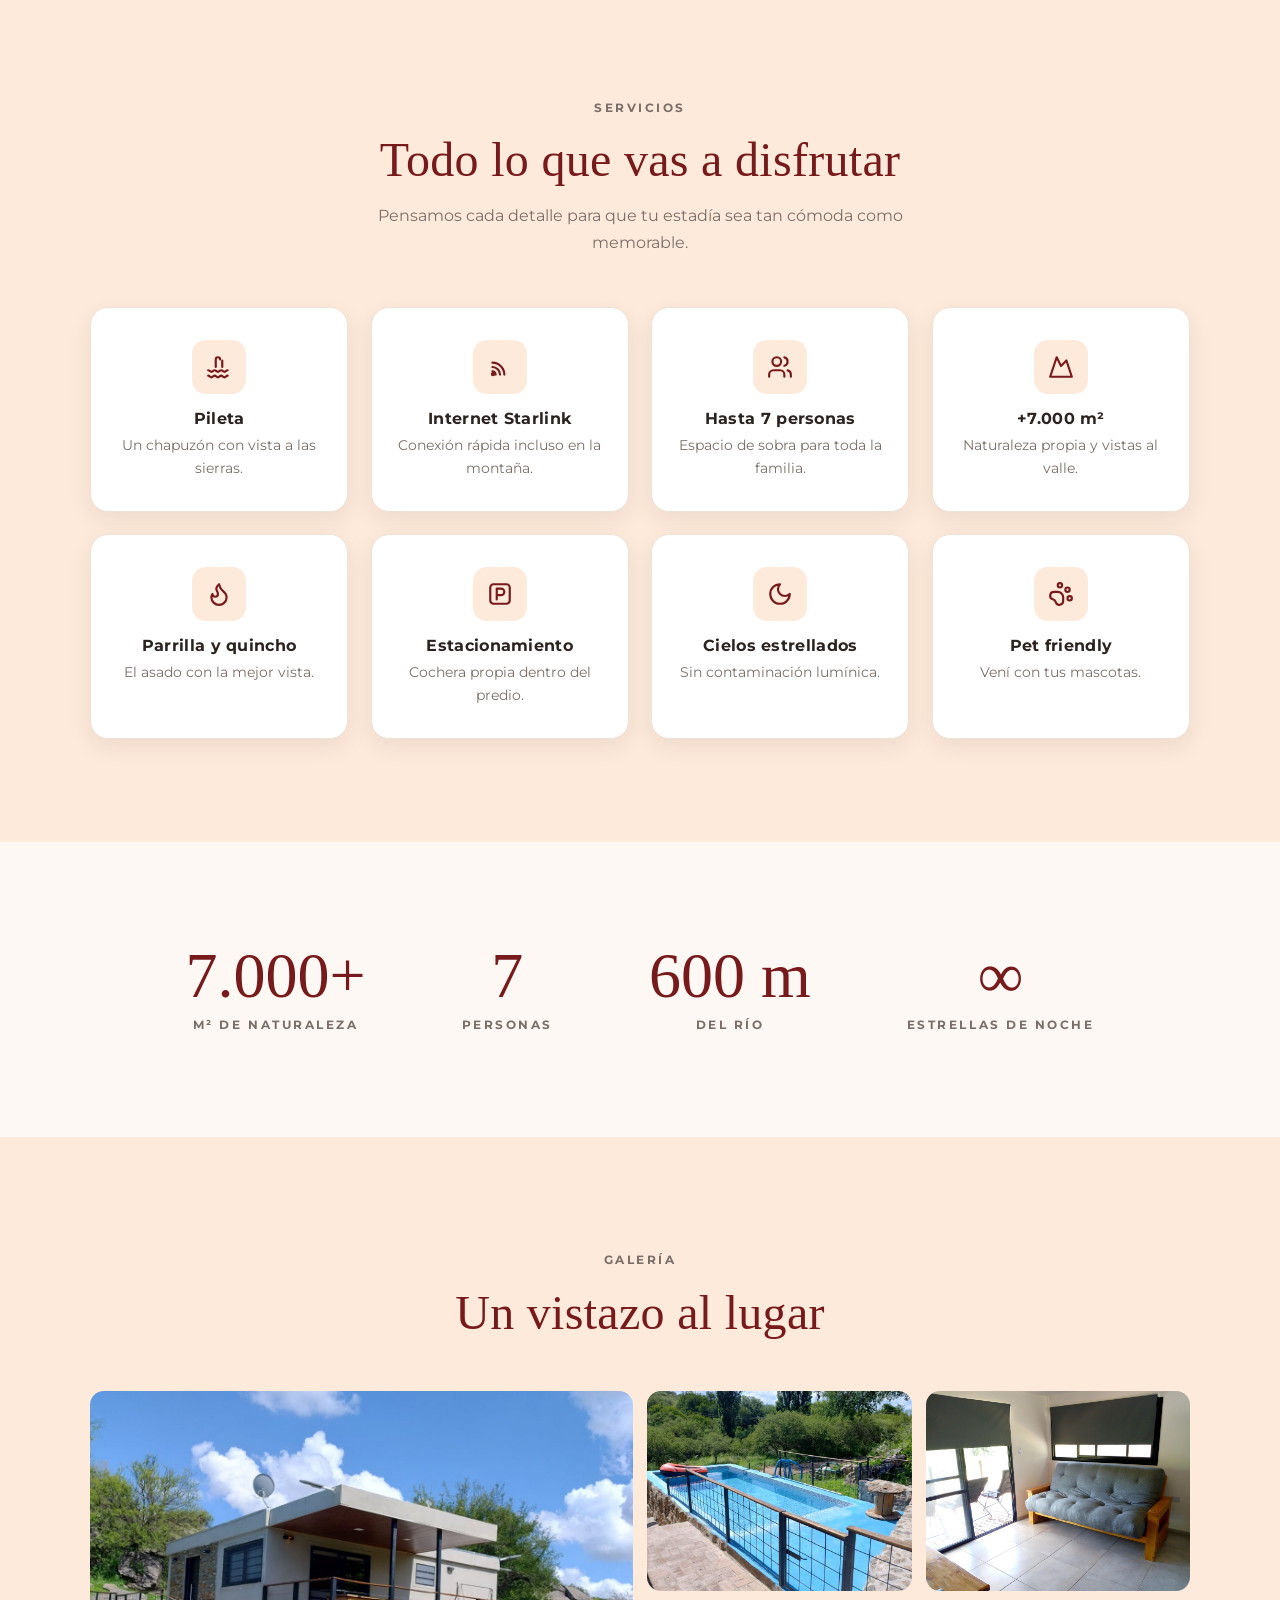
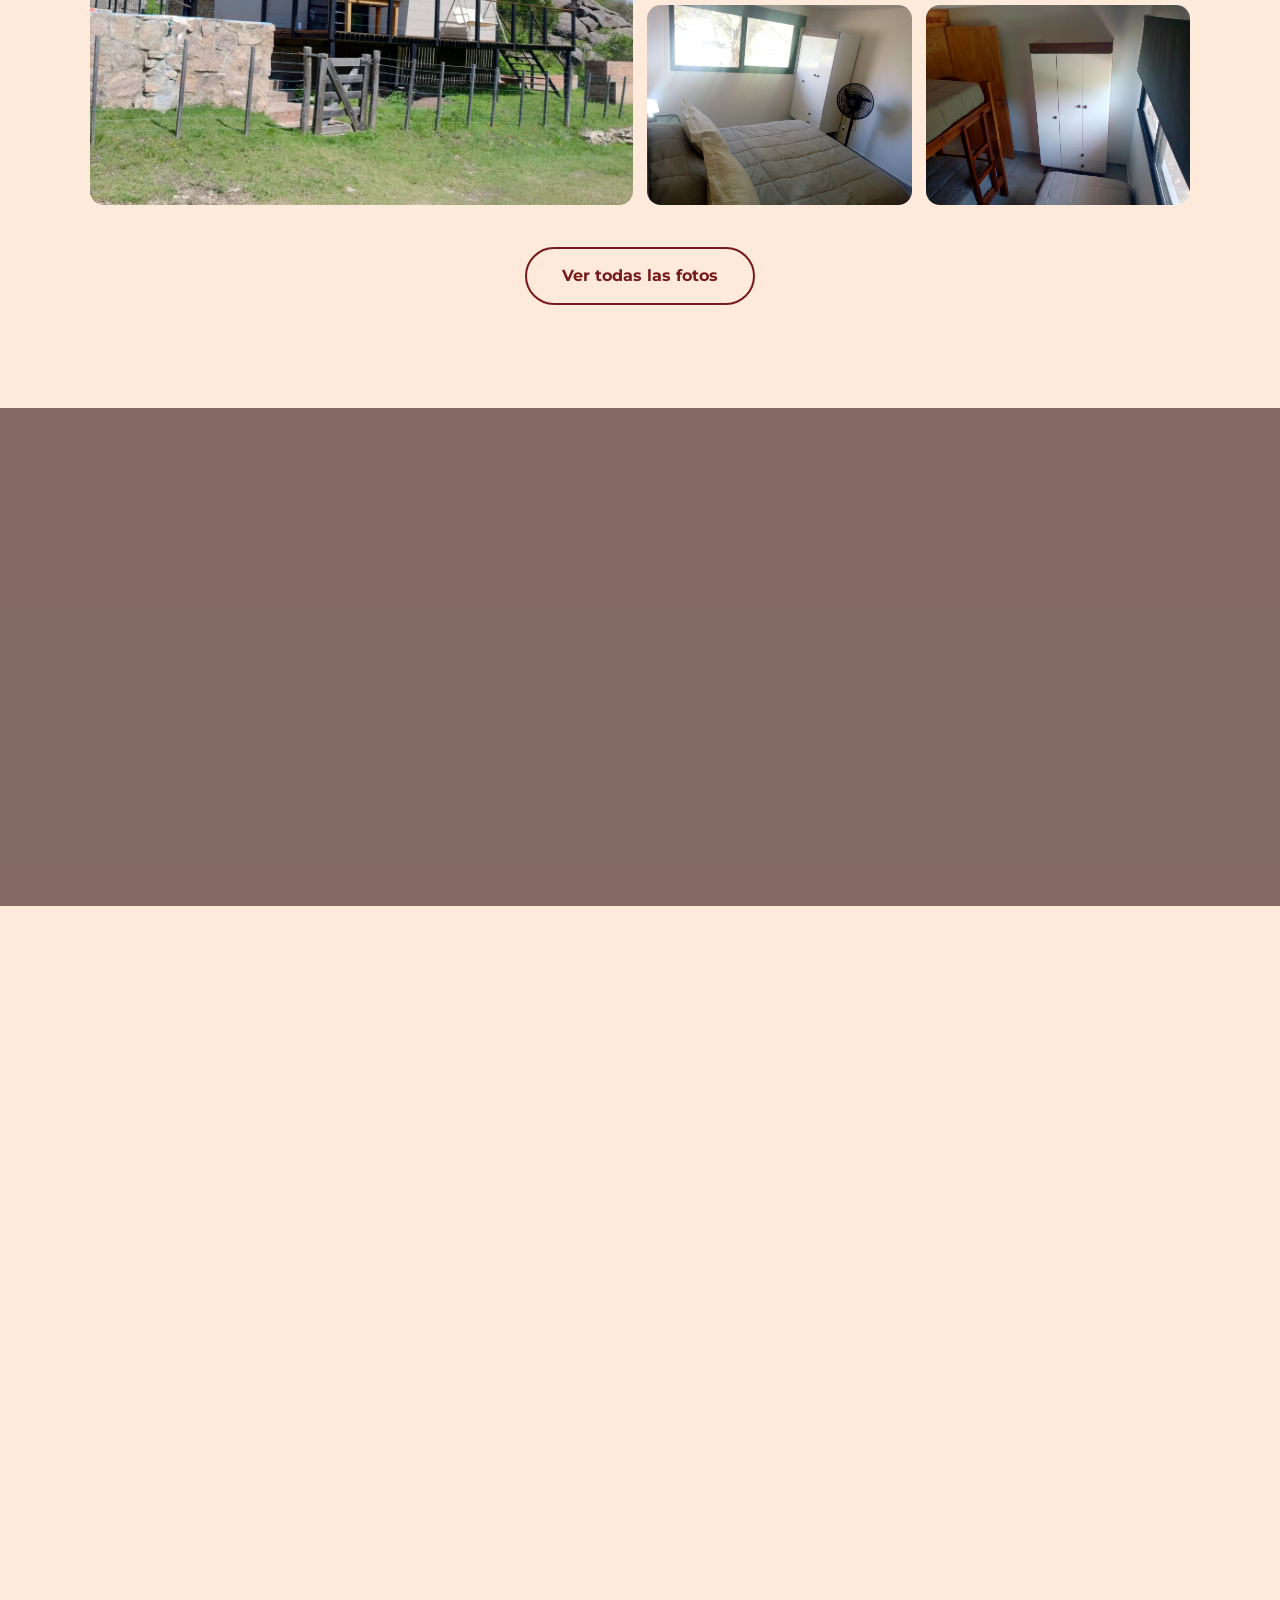
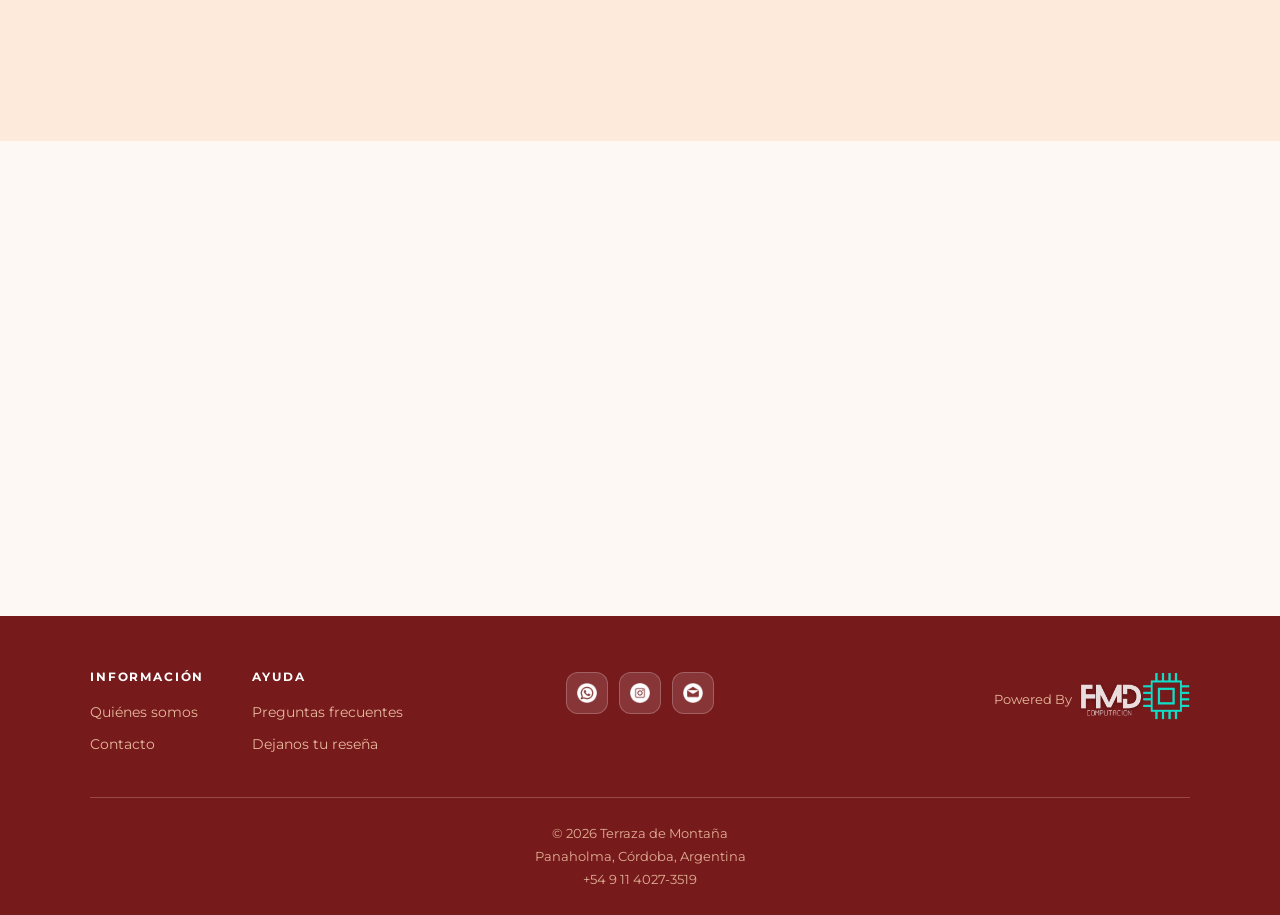
==== commit 41c9ff5a: "La navbar no es transparente por ahora, hasta tener el logo en png" ====
--- a/index.html
+++ b/index.html
@@ -34,7 +34,7 @@
     </script>
 </head>
 <body>
-    <nav class="navbar navbar--transparent">
+    <nav class="navbar">
         <div class="container">
             <a href="index.html" class="logo"><img src="assets/images/logos/name.png" alt="Terraza de Montaña Logo"></a>
             <button class="menu-toggle" aria-label="Toggle navigation" aria-expanded="false">
--- a/css/index.css
+++ b/css/index.css
@@ -2,8 +2,10 @@
    HOME
    ============================================================ */
 
-/* El hero ocupa toda la pantalla por detrás de la navbar transparente */
-.home.content-wrap { padding-top: 0; }
+/* Solo cuando la navbar es transparente el hero pasa por detrás de ella.
+   Sin la clase navbar--transparent, el hero arranca debajo de la barra sólida
+   como en el resto de las páginas. */
+body:has(.navbar--transparent) .home.content-wrap { padding-top: 0; }
 
 /* Navbar transparente sobre el hero (se vuelve sólida al scrollear via .scrolled) */
 .navbar--transparent:not(.scrolled) {
@@ -29,10 +31,12 @@
 /* ── HERO ────────────────────────────────────────────────── */
 .hero {
     position: relative;
-    height: 100vh;
+    height: calc(100vh - var(--nav-h));
     min-height: 560px;
     overflow: hidden;
 }
+/* Con navbar transparente el hero sí ocupa el alto completo */
+body:has(.navbar--transparent) .hero { height: 100vh; }
 .hero-slide {
     position: absolute;
     inset: 0;
@@ -253,7 +257,8 @@
     .reviews-grid { grid-template-columns: 1fr; gap: 2.5rem; }
 }
 @media (max-width: 768px) {
-    .hero { height: 100svh; }
+    .hero { height: calc(100svh - var(--nav-h)); }
+    body:has(.navbar--transparent) .hero { height: 100svh; }
     .gallery-grid .big { grid-column: span 2; grid-row: span 1; }
     .scroll-hint { display: none; }
     .hero .btn { width: auto; }
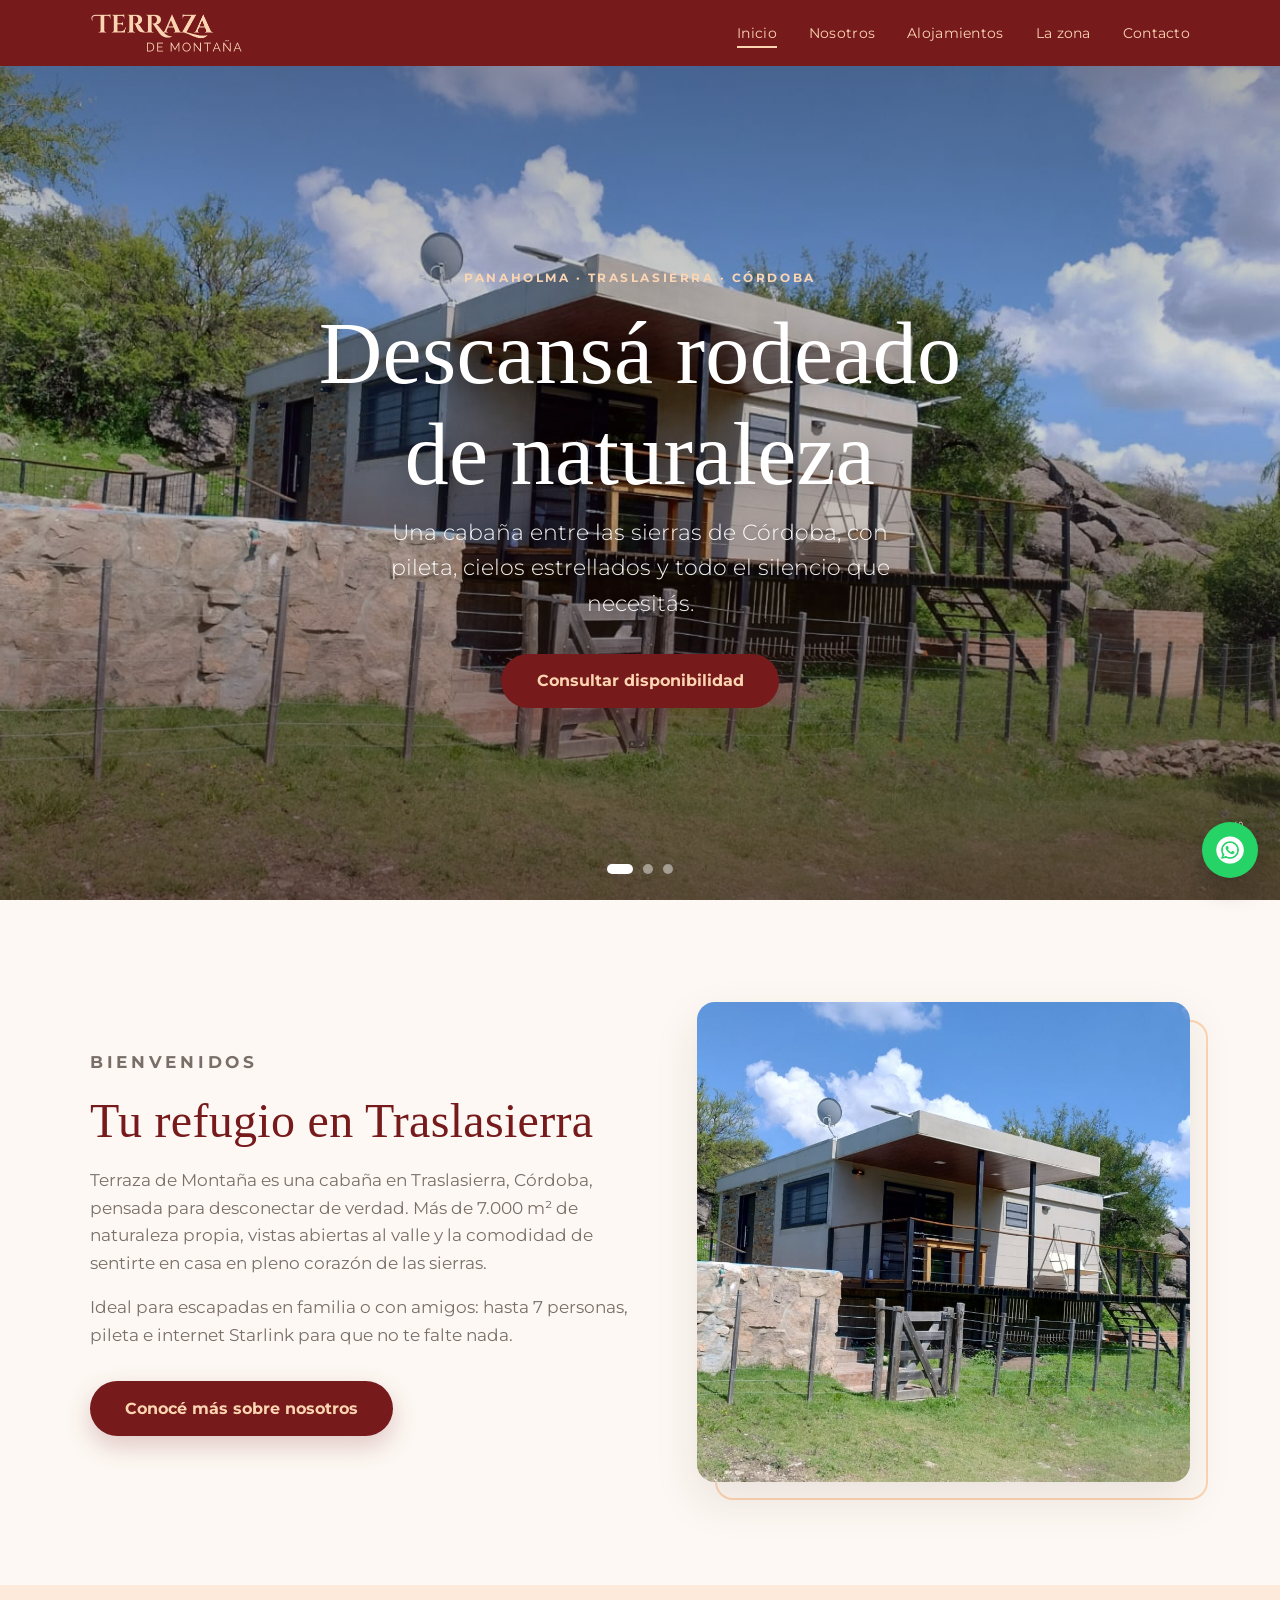
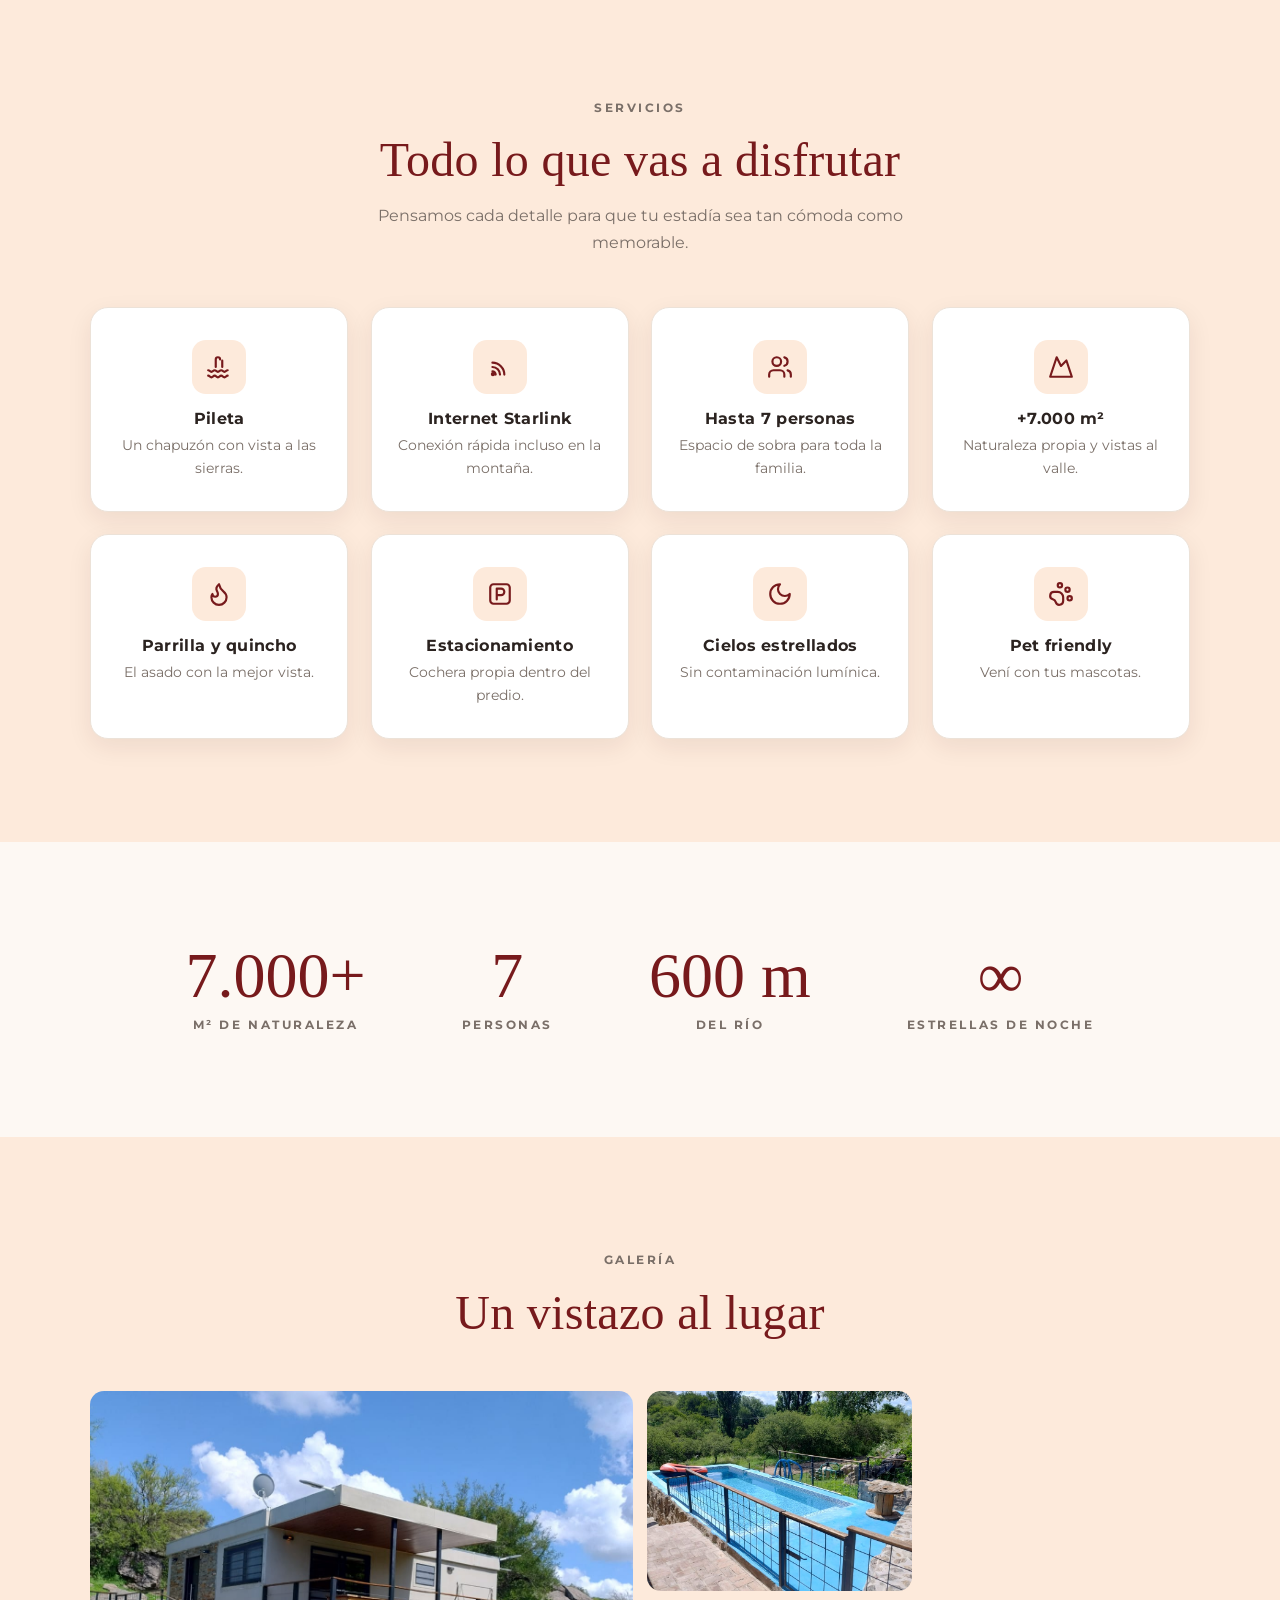
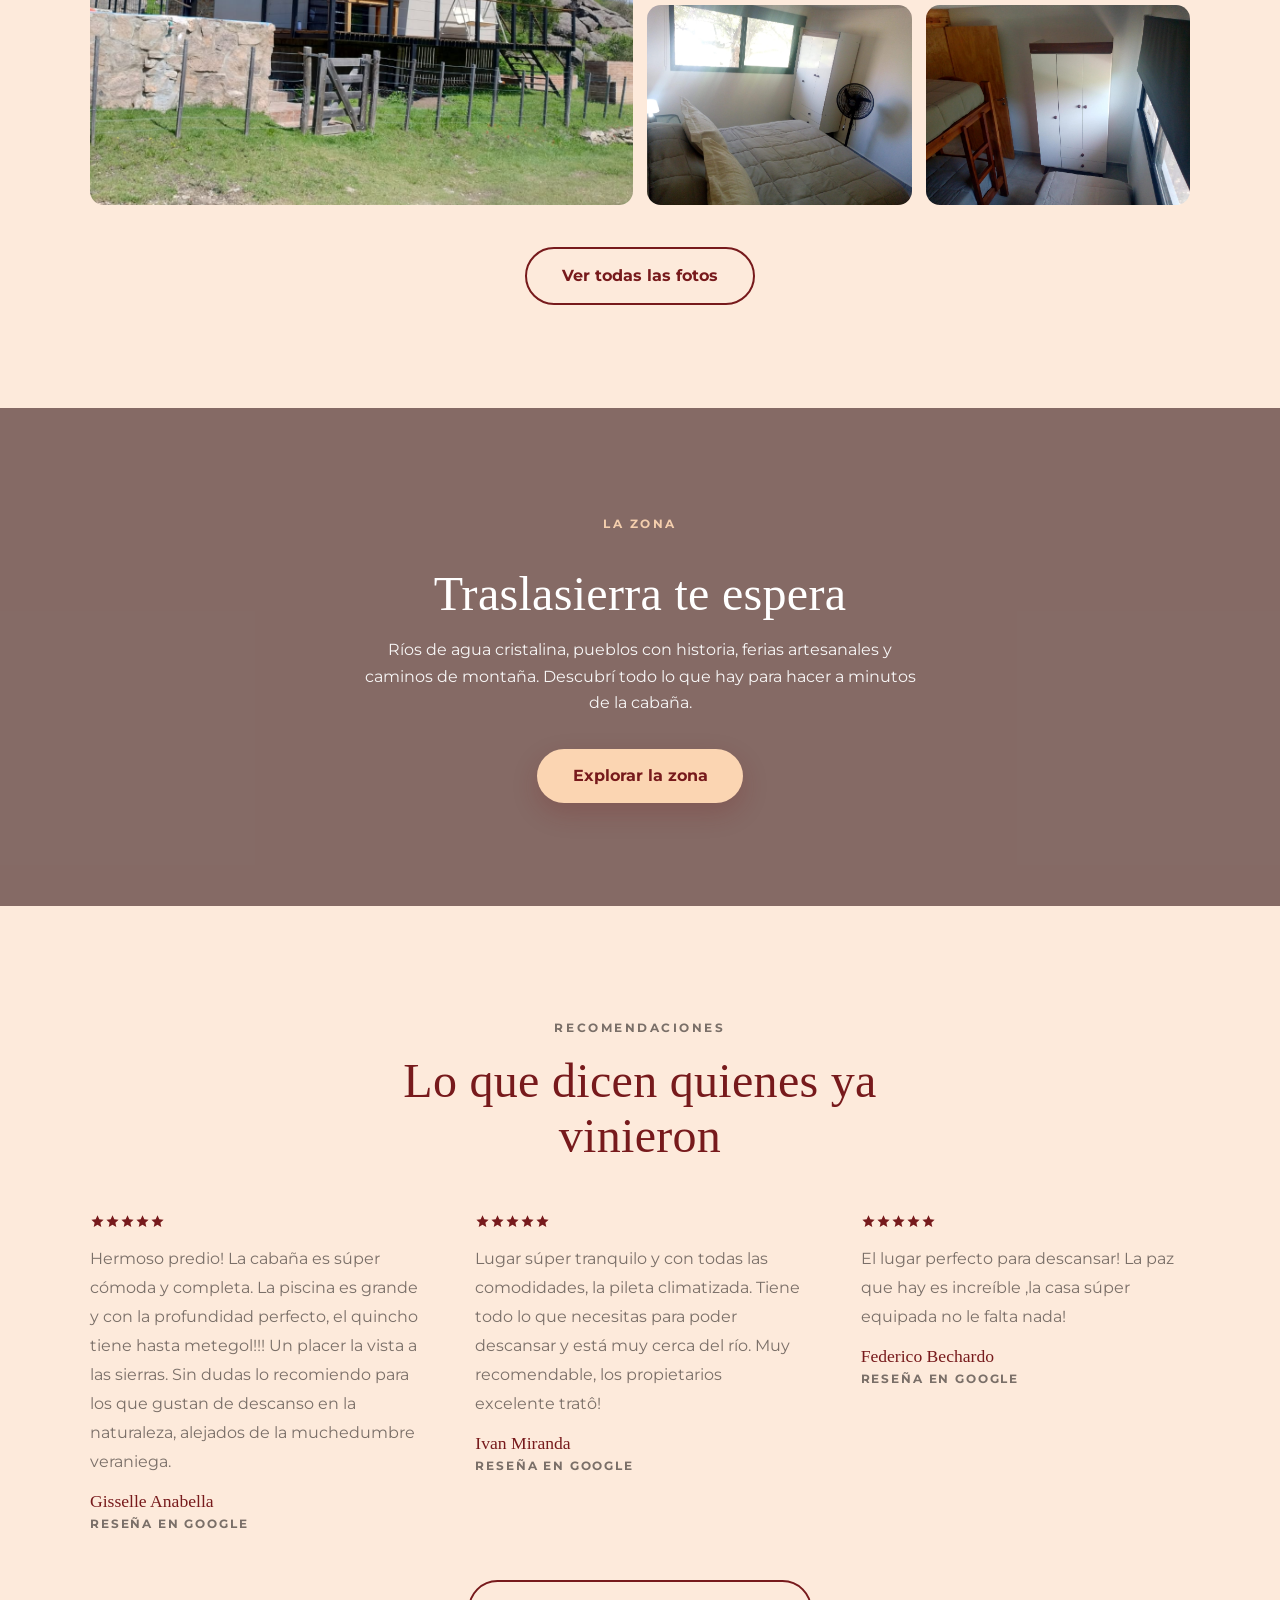
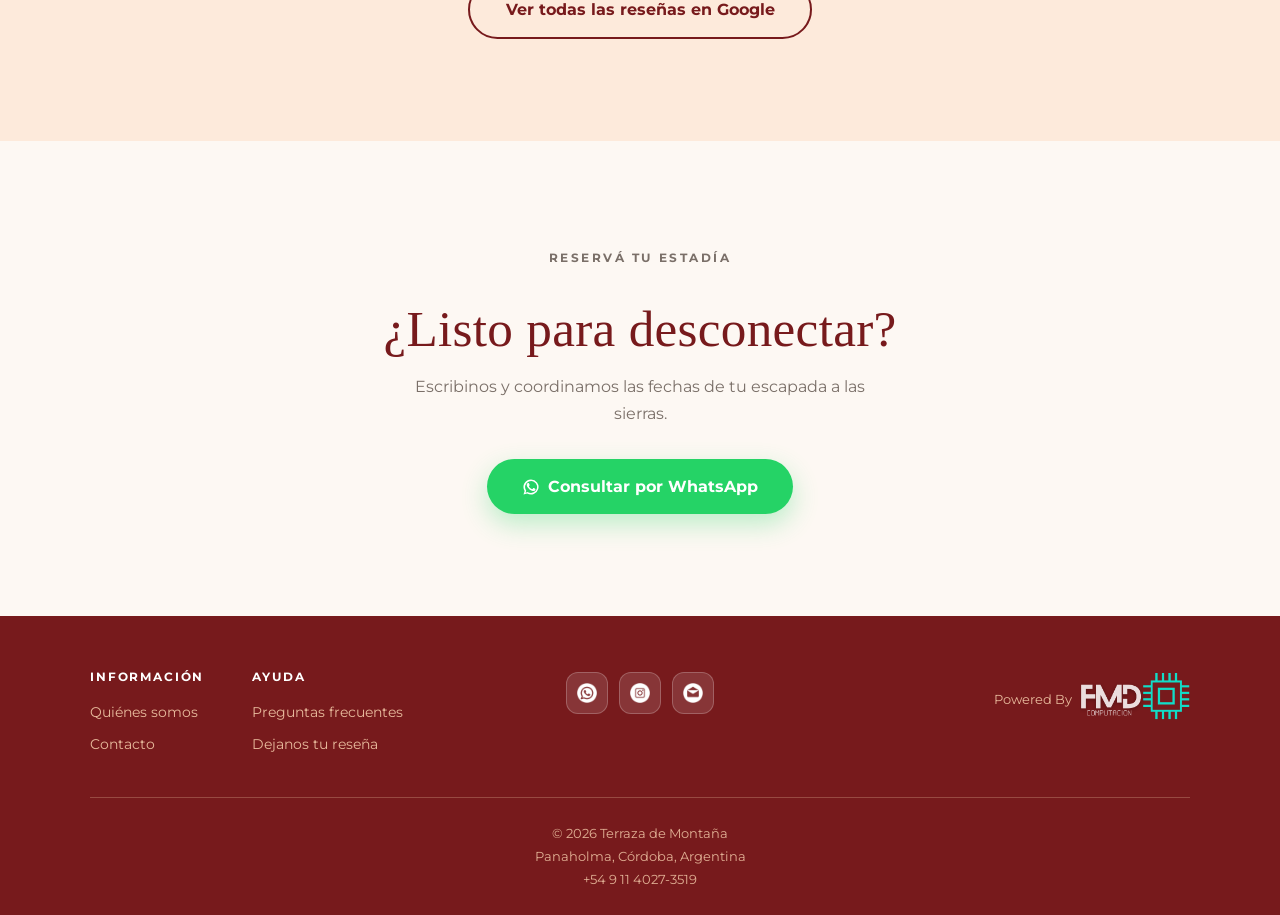
==== commit 3c1b3bff: "Mejora SEO" ====
--- a/index.html
+++ b/index.html
@@ -1,34 +1,102 @@
 <!DOCTYPE html>
-<html lang="es">
+<html lang="es-AR">
 <head>
     <meta charset="UTF-8">
     <meta name="viewport" content="width=device-width, initial-scale=1.0">
-    <title>Terraza de montaña</title>
-    <meta name="description" content="Alquilá una cabaña en las sierras de Panaholma, Valle de Traslasierra, Córdoba. Hasta 7 personas, pileta, Starlink y más de 7.000 m² de naturaleza.">
+    <title>Terraza de Montaña | Cabañas en Traslasierra, Córdoba</title>
+    <meta name="description" content="Terraza de Montaña: cabaña en el Valle de Traslasierra, Córdoba, para hasta 7 personas. Pileta, Starlink y más de 7.000 m² de naturaleza para descansar.">
+    <meta name="robots" content="index, follow, max-image-preview:large, max-snippet:-1">
+    <link rel="canonical" href="https://terrazademontana.com/">
+
+    <meta property="og:type" content="website">
+    <meta property="og:site_name" content="Terraza de Montaña">
+    <meta property="og:locale" content="es_AR">
+    <meta property="og:url" content="https://terrazademontana.com/">
+    <meta property="og:title" content="Terraza de Montaña | Cabañas en Traslasierra, Córdoba">
+    <meta property="og:description" content="Cabaña en el Valle de Traslasierra, Córdoba, para hasta 7 personas. Pileta, Starlink y más de 7.000 m² de naturaleza para descansar.">
+    <meta property="og:image" content="https://terrazademontana.com/assets/images/house-1/1.jpeg">
+    <meta property="og:image:width" content="1600">
+    <meta property="og:image:height" content="900">
+    <meta property="og:image:alt" content="Cabaña Terraza de Montaña en Panaholma, Valle de Traslasierra, Córdoba">
+
+    <meta name="twitter:card" content="summary_large_image">
+    <meta name="twitter:title" content="Terraza de Montaña | Cabañas en Traslasierra, Córdoba">
+    <meta name="twitter:description" content="Cabaña en el Valle de Traslasierra, Córdoba, para hasta 7 personas. Pileta, Starlink y más de 7.000 m² de naturaleza para descansar.">
+    <meta name="twitter:image" content="https://terrazademontana.com/assets/images/house-1/1.jpeg">
+
+    <link rel="icon" type="image/png" href="favicon.png">
+    <link rel="apple-touch-icon" href="favicon.png">
+    <link rel="preload" as="image" href="assets/images/house-1/1.jpeg" fetchpriority="high">
     <link rel="stylesheet" href="css/global.css">
     <link rel="stylesheet" href="css/index.css">
     <script type="application/ld+json">
     {
       "@context": "https://schema.org",
-      "@type": "LodgingBusiness",
-      "name": "Terraza de Montaña",
-      "description": "Cabaña de alquiler en Panaholma, Valle de Traslasierra, Córdoba, Argentina.",
-      "telephone": "+5491140273519",
-      "email": "terrazademontana@gmail.com",
-      "address": {
-        "@type": "PostalAddress",
-        "streetAddress": "Los Morteritos",
-        "addressLocality": "Panaholma",
-        "addressRegion": "Córdoba",
-        "addressCountry": "AR"
-      },
-      "geo": {
-        "@type": "GeoCoordinates",
-        "latitude": -31.5960346,
-        "longitude": -65.0493451
-      },
-      "sameAs": [
-        "https://instagram.com/terrazademontana"
+      "@graph": [
+        {
+          "@type": "WebSite",
+          "@id": "https://terrazademontana.com/#website",
+          "url": "https://terrazademontana.com/",
+          "name": "Terraza de Montaña",
+          "inLanguage": "es-AR",
+          "publisher": { "@id": "https://terrazademontana.com/#lodging" }
+        },
+        {
+          "@type": "LodgingBusiness",
+          "@id": "https://terrazademontana.com/#lodging",
+          "name": "Terraza de Montaña",
+          "alternateName": "Terraza de Montaña | Cabañas en Córdoba, Traslasierra",
+          "description": "Cabaña de alquiler para hasta 7 personas en Los Morteritos, Panaholma, Valle de Traslasierra, Córdoba, Argentina. Más de 7.000 m² de naturaleza propia, pileta, parrilla, quincho e internet Starlink, a 600 metros del río Panaholma.",
+          "url": "https://terrazademontana.com/",
+          "image": [
+            "https://terrazademontana.com/assets/images/house-1/1.jpeg",
+            "https://terrazademontana.com/assets/images/house-1/3.jpeg",
+            "https://terrazademontana.com/assets/images/house-1/13.jpg"
+          ],
+          "logo": "https://terrazademontana.com/assets/images/logos/logo-with-name-middle.png",
+          "telephone": "+5491140273519",
+          "email": "terrazademontana@gmail.com",
+          "address": {
+            "@type": "PostalAddress",
+            "streetAddress": "Los Morteritos",
+            "addressLocality": "Panaholma",
+            "addressRegion": "Córdoba",
+            "addressCountry": "AR"
+          },
+          "geo": {
+            "@type": "GeoCoordinates",
+            "latitude": -31.5960346,
+            "longitude": -65.0493451
+          },
+          "containedInPlace": {
+            "@type": "Place",
+            "name": "Valle de Traslasierra, Córdoba, Argentina"
+          },
+          "hasMap": "https://www.google.com/maps?cid=1938441908975084474",
+          "sameAs": [
+            "https://instagram.com/terrazademontana",
+            "https://www.google.com/maps?cid=1938441908975084474"
+          ],
+          "petsAllowed": true,
+          "checkinTime": "14:00:00-03:00",
+          "checkoutTime": "10:00:00-03:00",
+          "amenityFeature": [
+            { "@type": "LocationFeatureSpecification", "name": "Pileta", "value": true },
+            { "@type": "LocationFeatureSpecification", "name": "Internet Starlink", "value": true },
+            { "@type": "LocationFeatureSpecification", "name": "Parrilla y quincho", "value": true },
+            { "@type": "LocationFeatureSpecification", "name": "Estacionamiento propio", "value": true },
+            { "@type": "LocationFeatureSpecification", "name": "Aire acondicionado", "value": true },
+            { "@type": "LocationFeatureSpecification", "name": "TV satelital", "value": true },
+            { "@type": "LocationFeatureSpecification", "name": "Pet friendly", "value": true }
+          ],
+          "makesOffer": {
+            "@type": "Offer",
+            "name": "Alquiler de cabaña en Traslasierra",
+            "url": "https://terrazademontana.com/alojamiento-uno.html",
+            "availability": "https://schema.org/InStock",
+            "itemOffered": { "@id": "https://terrazademontana.com/alojamiento-uno.html#rental" }
+          }
+        }
       ]
     }
     </script>
@@ -36,8 +104,8 @@
 <body>
     <nav class="navbar">
         <div class="container">
-            <a href="index.html" class="logo"><img src="assets/images/logos/name.png" alt="Terraza de Montaña Logo"></a>
-            <button class="menu-toggle" aria-label="Toggle navigation" aria-expanded="false">
+            <a href="index.html" class="logo"><img src="assets/images/logos/name.png" alt="Terraza de Montaña"></a>
+            <button class="menu-toggle" aria-label="Abrir menú de navegación" aria-expanded="false">
                 <span class="hamburger"></span>
             </button>
             <ul class="nav-links">
@@ -50,7 +118,7 @@
         </div>
     </nav>
 
-    <div class="content-wrap home">
+    <main class="content-wrap home">
 
         <!-- HERO -->
         <header class="hero">
@@ -60,7 +128,7 @@
             <div class="hero-content">
                 <p class="eyebrow">Panaholma · Traslasierra · Córdoba</p>
                 <h1>Descansá rodeado<br>de naturaleza</h1>
-                <p class="lead">Una cabaña entre las sierras, con pileta, cielos estrellados y todo el silencio que necesitás.</p>
+                <p class="lead">Una cabaña entre las sierras de Córdoba, con pileta, cielos estrellados y todo el silencio que necesitás.</p>
                 <a href="alojamientos.html" class="btn">Consultar disponibilidad</a>
             </div>
             <div class="hero-dots"></div>
@@ -73,12 +141,12 @@
                 <div class="intro-text">
                     <p class="eyebrow">Bienvenidos</p>
                     <h2>Tu refugio en Traslasierra</h2>
-                    <p>Terraza de Montaña es una cabaña pensada para desconectar de verdad. Más de 7.000 m² de naturaleza propia, vistas abiertas al valle y la comodidad de sentirte en casa en pleno corazón de Córdoba.</p>
+                    <p>Terraza de Montaña es una cabaña en Traslasierra, Córdoba, pensada para desconectar de verdad. Más de 7.000 m² de naturaleza propia, vistas abiertas al valle y la comodidad de sentirte en casa en pleno corazón de las sierras.</p>
                     <p>Ideal para escapadas en familia o con amigos: hasta 7 personas, pileta e internet Starlink para que no te falte nada.</p>
                     <a href="nosotros.html" class="btn" style="margin-top:1rem;">Conocé más sobre nosotros</a>
                 </div>
                 <div class="intro-media">
-                    <img src="assets/images/house-1/1.jpeg" alt="Interior de la cabaña" loading="lazy">
+                    <img src="assets/images/house-1/1.jpeg" alt="Exterior de la cabaña Terraza de Montaña, en Panaholma, Traslasierra" width="1600" height="900" loading="lazy" decoding="async">
                 </div>
             </div>
         </section>
@@ -146,11 +214,11 @@
                     <h2>Un vistazo al lugar</h2>
                 </div>
                 <div class="gallery-grid reveal">
-                    <a class="big" href="alojamientos.html"><img src="assets/images/house-1/1.jpeg" alt="Cabaña" loading="lazy"></a>
-                    <a href="alojamientos.html"><img src="assets/images/house-1/3.jpeg" alt="Pileta" loading="lazy"></a>
-                    <a href="alojamientos.html"><img src="assets/images/house-1/6.jpg" alt="Interior" loading="lazy"></a>
-                    <a href="alojamientos.html"><img src="assets/images/house-1/9.jpg" alt="Entorno" loading="lazy"></a>
-                    <a href="alojamientos.html"><img src="assets/images/house-1/11.jpg" alt="Vista" loading="lazy"></a>
+                    <a class="big" href="alojamientos.html"><img src="assets/images/house-1/1.jpeg" alt="Cabaña Terraza de Montaña vista desde el parque, en Traslasierra" width="1600" height="900" loading="lazy" decoding="async"></a>
+                    <a href="alojamientos.html"><img src="assets/images/house-1/3.jpeg" alt="Pileta de la cabaña rodeada de vegetación serrana" width="1160" height="653" loading="lazy" decoding="async"></a>
+                    <a href="alojamientos.html"><img src="assets/images/house-1/6.jpg" alt="Sala de estar de la cabaña con salida al deck" width="1920" height="1440" loading="lazy" decoding="async"></a>
+                    <a href="alojamientos.html"><img src="assets/images/house-1/9.jpg" alt="Dormitorio con cama matrimonial y placard" width="1920" height="1440" loading="lazy" decoding="async"></a>
+                    <a href="alojamientos.html"><img src="assets/images/house-1/11.jpg" alt="Dormitorio con cucheta y placard" width="1920" height="1440" loading="lazy" decoding="async"></a>
                 </div>
                 <div class="gallery-cta">
                     <a href="alojamientos.html" class="btn btn-outline">Ver todas las fotos</a>
@@ -212,7 +280,7 @@
             </div>
         </section>
 
-    </div>
+    </main>
 
     <!-- FOOTER -->
     <footer>
@@ -230,9 +298,9 @@
                 </div>
             </div>
             <div class="footer-social">
-                <a href="https://wa.me/5491140273519?text=%C2%A1Hola%2C%20Leonardo!%20%C2%BFC%C3%B3mo%20est%C3%A1s%3F%0A%0AMe%20gustar%C3%ADa%20reservar%20una%20estad%C3%ADa%20en%20Terraza%20de%20Monta%C3%B1a.%20%C2%BFQu%C3%A9%20fechas%20ten%C3%A9s%20disponibles%3F" target="_blank" class="social-btn" title="WhatsApp" aria-label="WhatsApp"><img src="assets/icons/whatsapp_white.png" alt="WhatsApp"></a>
-                <a href="https://instagram.com/terrazademontana" target="_blank" class="social-btn" title="Instagram" aria-label="Instagram"><img src="assets/icons/instagram_white.png" alt="Instagram"></a>
-                <a href="mailto:terrazademontana@gmail.com" target="_blank" class="social-btn" title="Email" aria-label="Email"><img src="assets/icons/email_white.png" alt="Email"></a>
+                <a href="https://wa.me/5491140273519?text=%C2%A1Hola%2C%20Leonardo!%20%C2%BFC%C3%B3mo%20est%C3%A1s%3F%0A%0AMe%20gustar%C3%ADa%20reservar%20una%20estad%C3%ADa%20en%20Terraza%20de%20Monta%C3%B1a.%20%C2%BFQu%C3%A9%20fechas%20ten%C3%A9s%20disponibles%3F" target="_blank" rel="noopener" class="social-btn" title="WhatsApp" aria-label="WhatsApp"><img src="assets/icons/whatsapp_white.png" alt="WhatsApp"></a>
+                <a href="https://instagram.com/terrazademontana" target="_blank" rel="noopener" class="social-btn" title="Instagram" aria-label="Instagram"><img src="assets/icons/instagram_white.png" alt="Instagram"></a>
+                <a href="mailto:terrazademontana@gmail.com" target="_blank" rel="noopener" class="social-btn" title="Email" aria-label="Email"><img src="assets/icons/email_white.png" alt="Email"></a>
             </div>
             <div class="powered-by">
                 <span>Powered By</span>
@@ -250,7 +318,7 @@
         </div>
     </footer>
 
-    <a class="wa-float" href="https://wa.me/5491140273519?text=%C2%A1Hola%2C%20Leonardo!%20%C2%BFC%C3%B3mo%20est%C3%A1s%3F%0A%0AMe%20gustar%C3%ADa%20reservar%20una%20estad%C3%ADa%20en%20Terraza%20de%20Monta%C3%B1a.%20%C2%BFQu%C3%A9%20fechas%20ten%C3%A9s%20disponibles%3F" target="_blank" aria-label="WhatsApp">
+    <a class="wa-float" href="https://wa.me/5491140273519?text=%C2%A1Hola%2C%20Leonardo!%20%C2%BFC%C3%B3mo%20est%C3%A1s%3F%0A%0AMe%20gustar%C3%ADa%20reservar%20una%20estad%C3%ADa%20en%20Terraza%20de%20Monta%C3%B1a.%20%C2%BFQu%C3%A9%20fechas%20ten%C3%A9s%20disponibles%3F" target="_blank" rel="noopener" aria-label="WhatsApp">
         <img src="assets/icons/whatsapp_white.png" alt="WhatsApp">
     </a>
 
